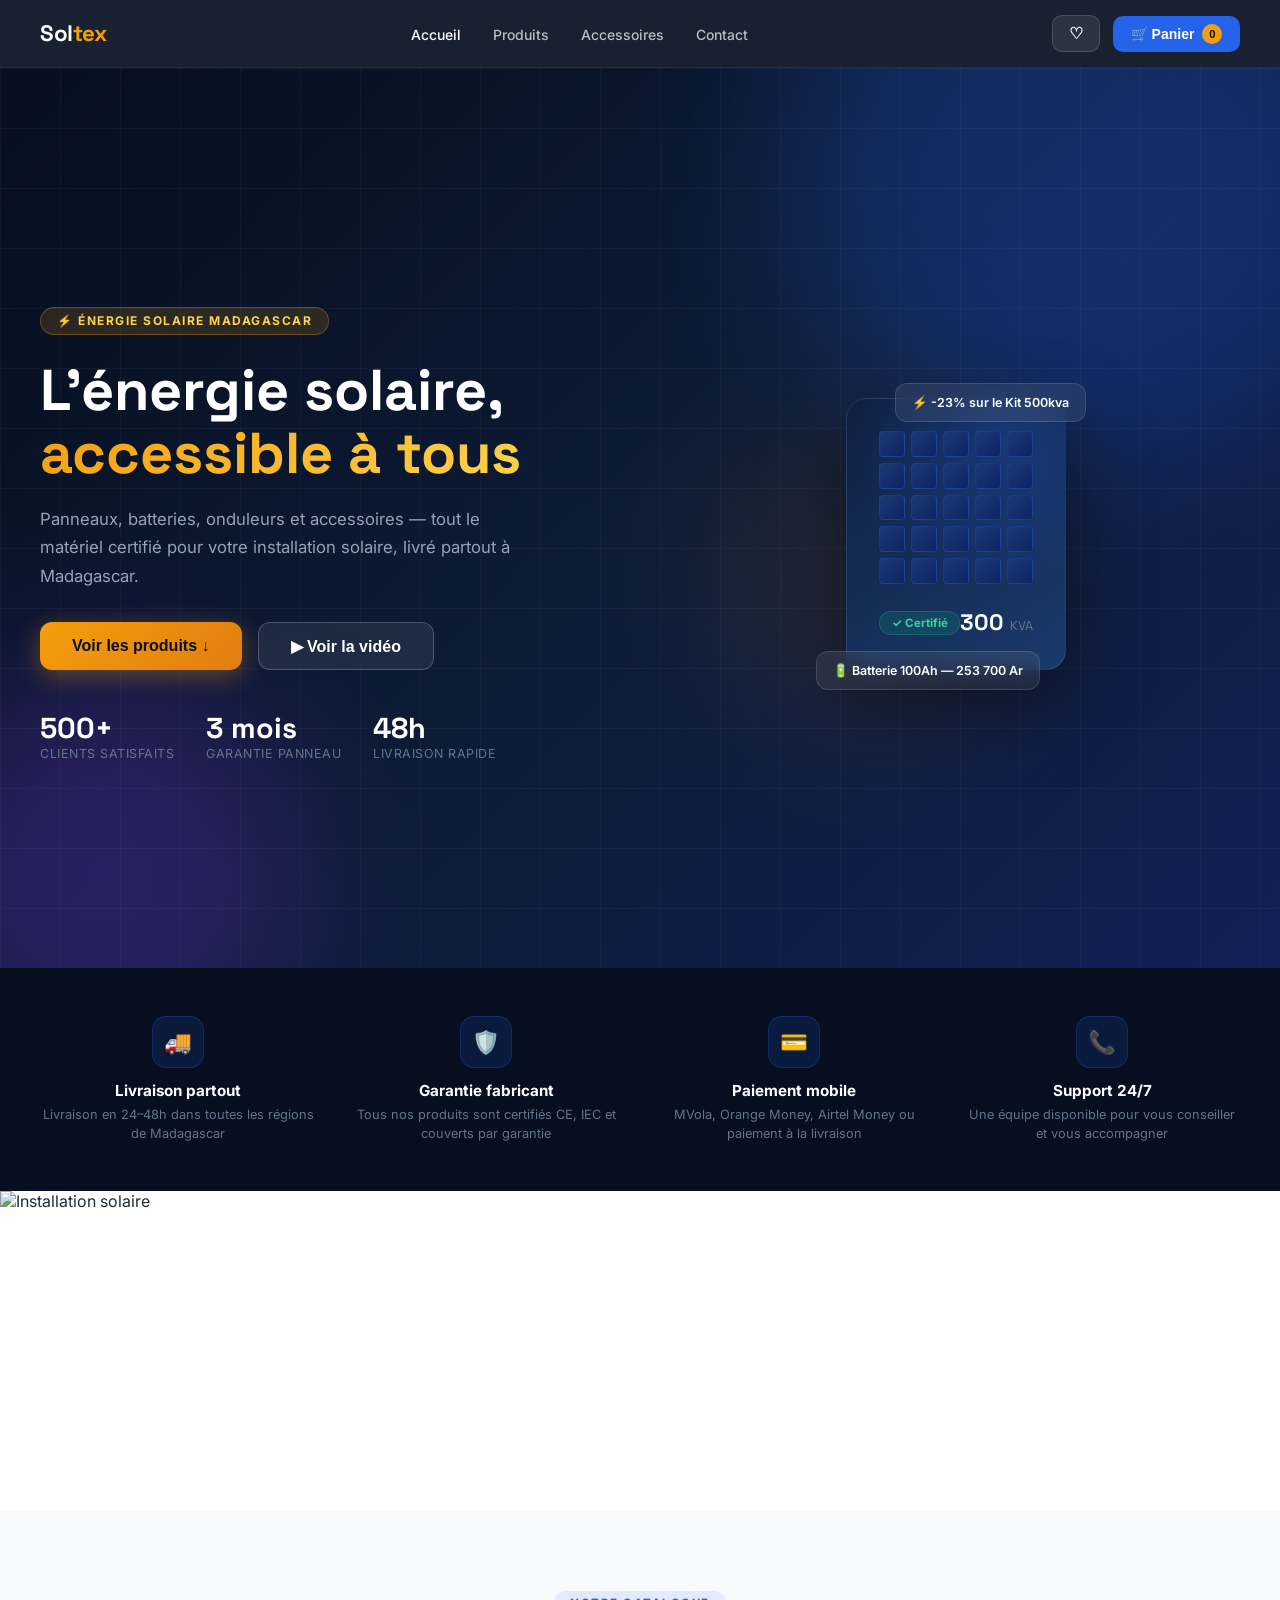
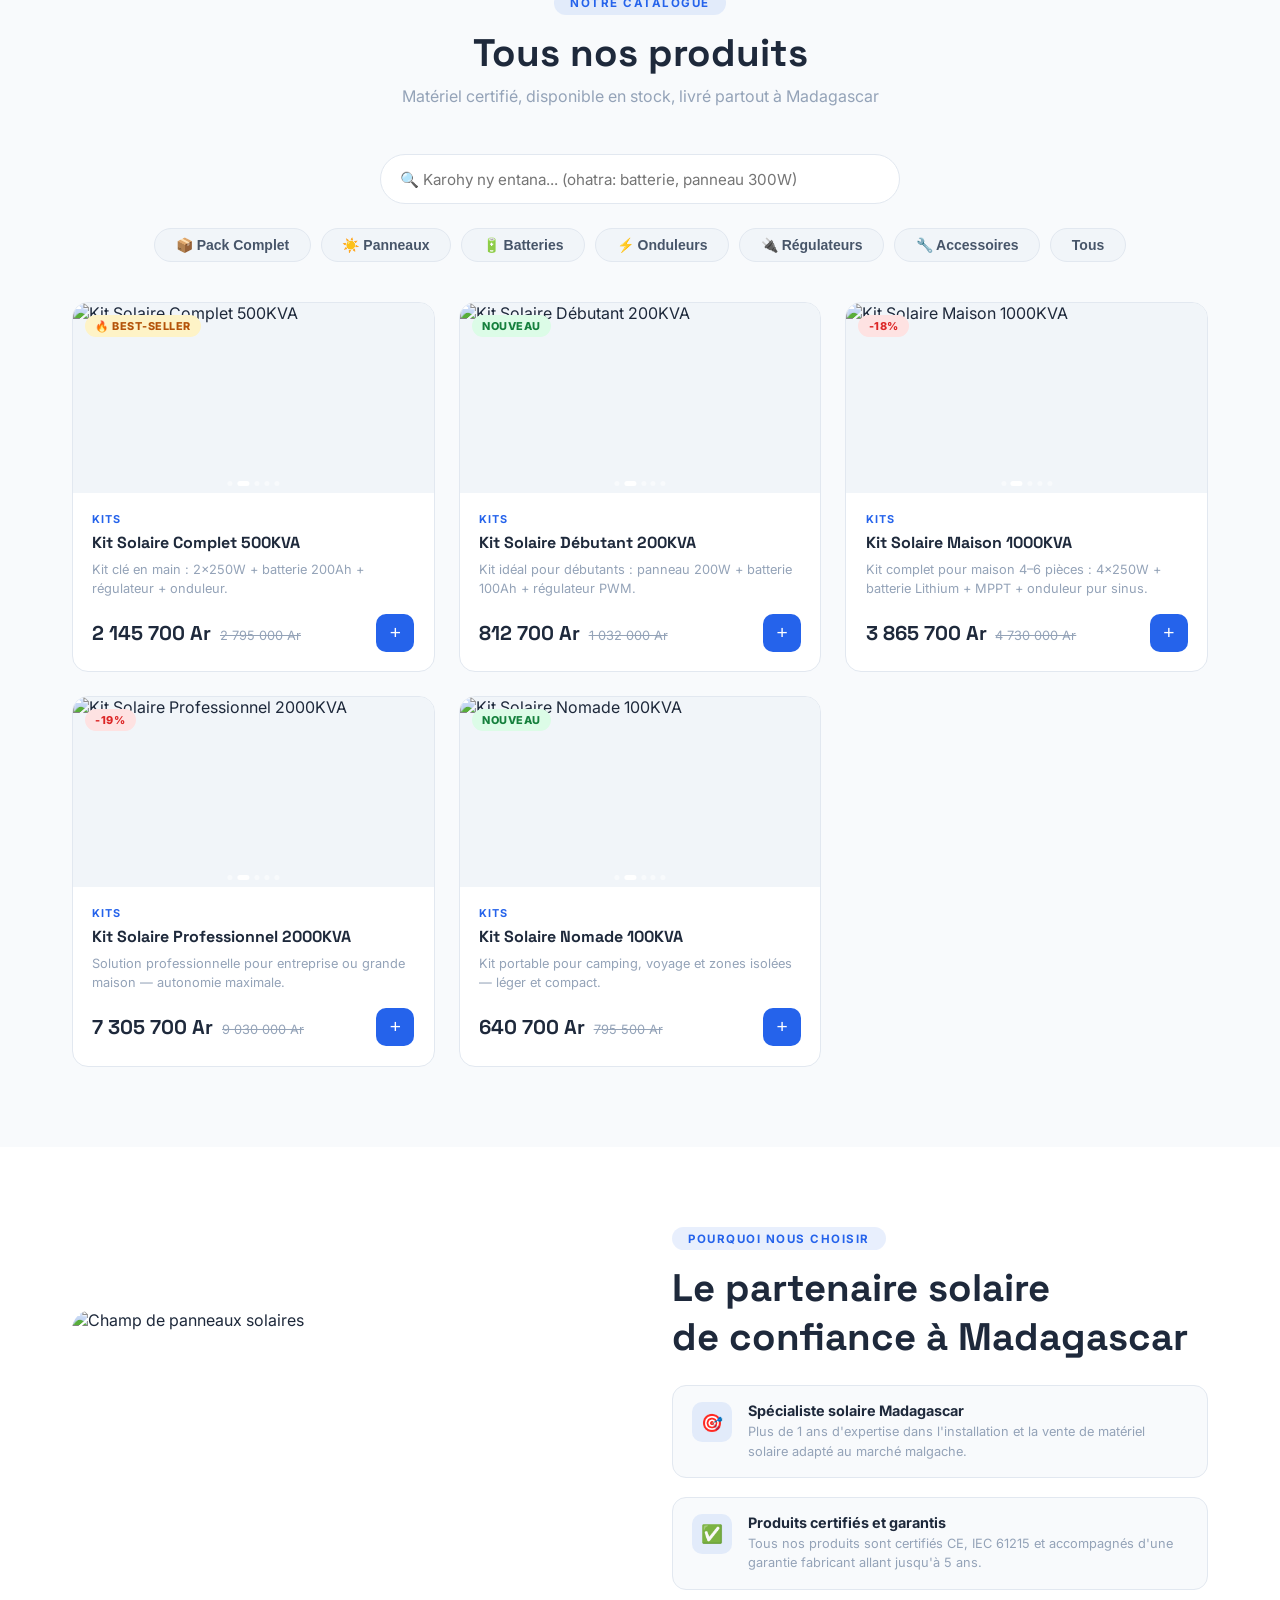
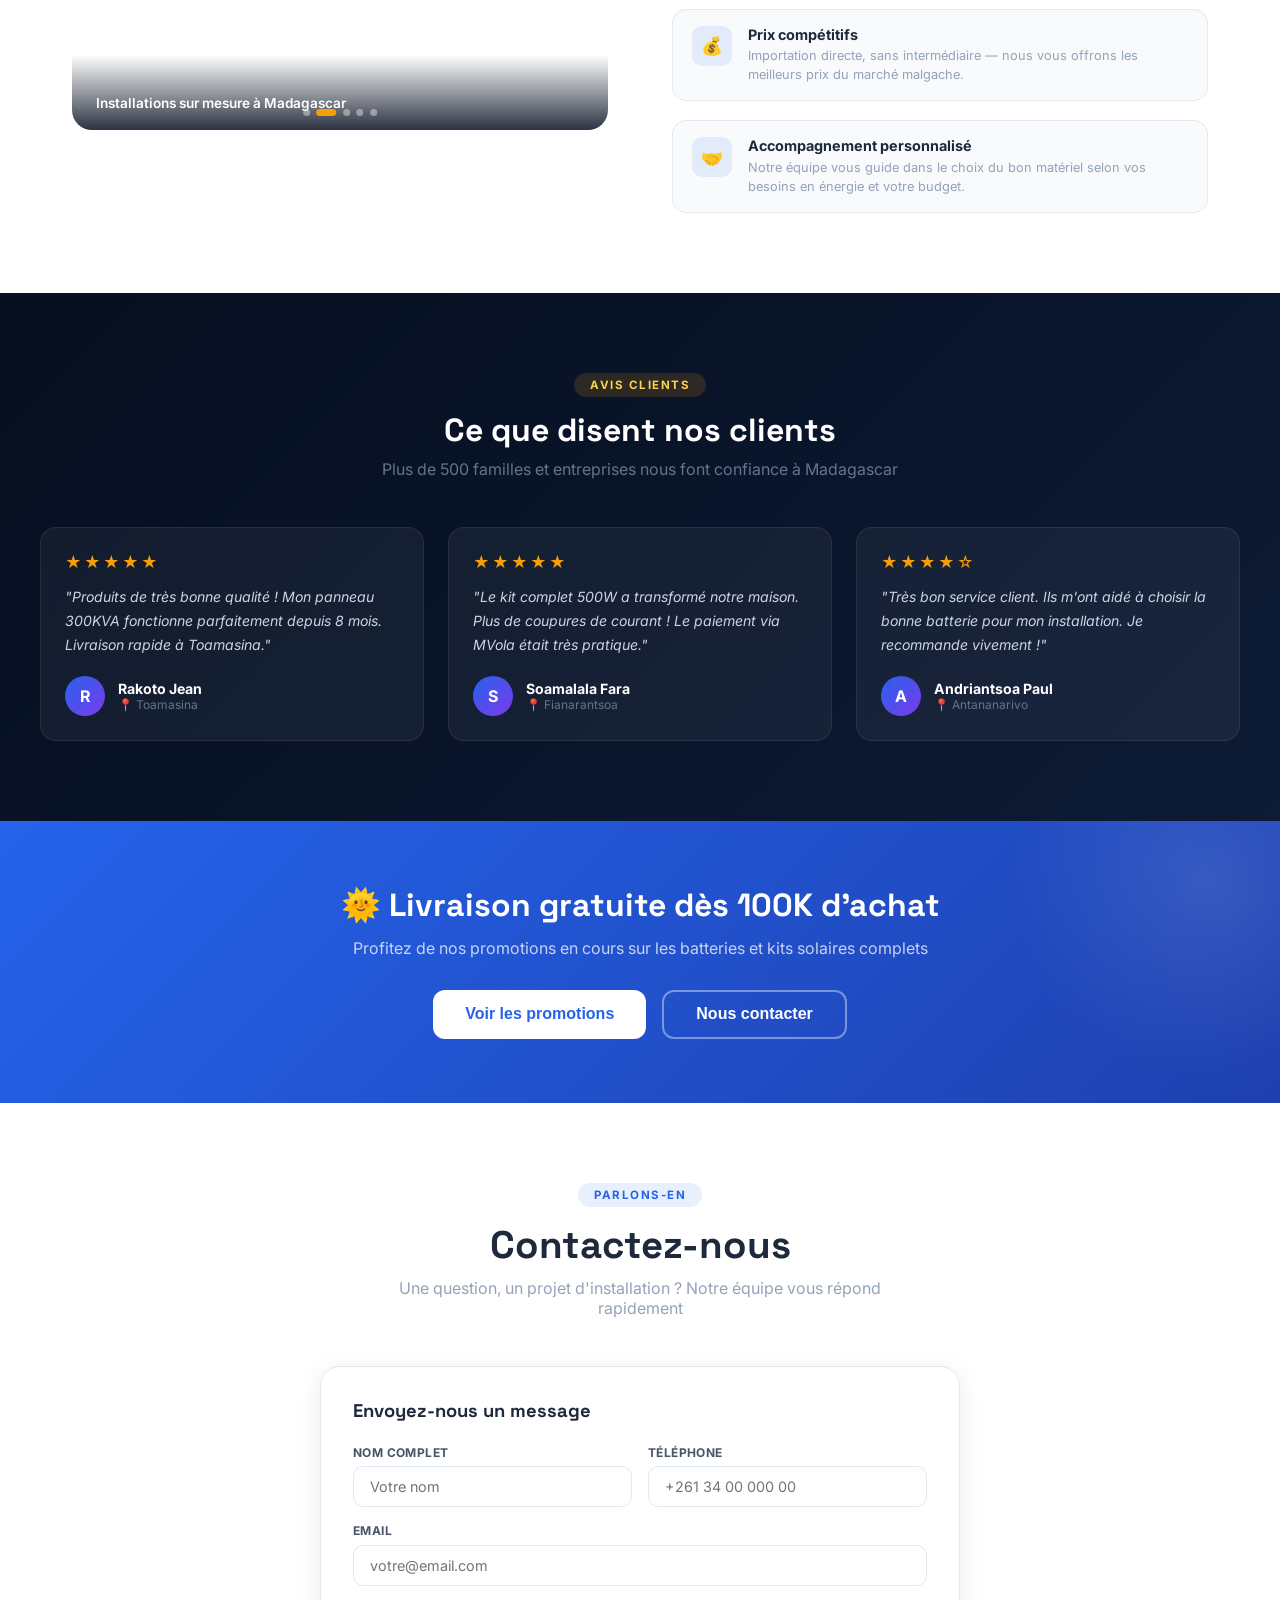
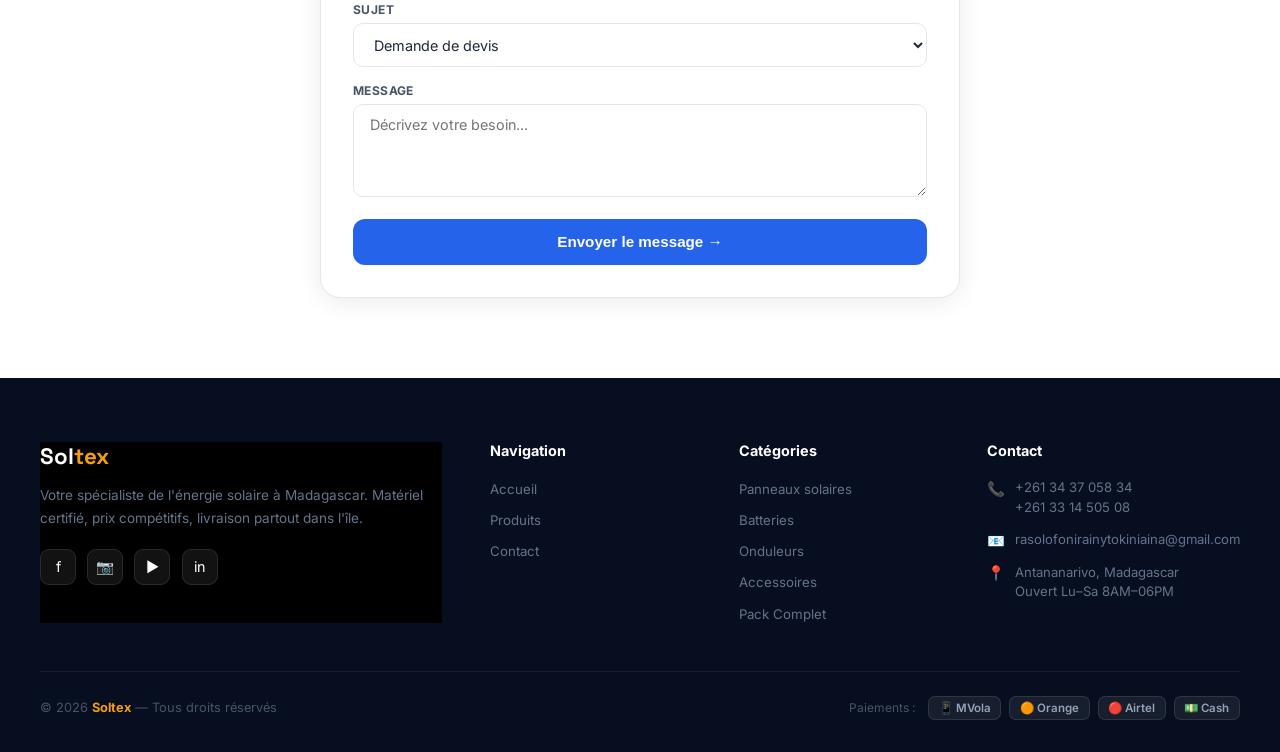
==== index.html @ 847f0ca6 "first commit" ====
<!DOCTYPE html>
<html lang="fr">
<head>
<meta charset="UTF-8"/>
<meta name="viewport" content="width=device-width,initial-scale=1.0"/>
<title>Soltex — Énergie Solaire Madagascar | Panneaux, Batteries, Onduleurs</title>
<meta name="description" content="Soltex : vente de panneaux solaires, batteries, onduleurs, régulateurs et accessoires solaires à Madagascar. Livraison partout dans le pays, paiement MVola, Orange Money, Airtel Money."/>
<meta name="keywords" content="énergie solaire Madagascar, panneau solaire, batterie solaire, onduleur, kit solaire, Soltex, MVola, Orange Money"/>
<meta name="author" content="Soltex"/>
<meta name="robots" content="index, follow"/>
<link rel="canonical" href="https://REMPLACE-PAR-TON-URL.com/"/>

<!-- Open Graph (partage Facebook, WhatsApp...) -->
<meta property="og:type" content="website"/>
<meta property="og:title" content="Soltex — Énergie Solaire Madagascar"/>
<meta property="og:description" content="Panneaux, batteries, onduleurs et accessoires solaires certifiés, livrés partout à Madagascar."/>
<meta property="og:url" content="https://REMPLACE-PAR-TON-URL.com/"/>
<meta property="og:locale" content="fr_MG"/>

<!-- Twitter Card -->
<meta name="twitter:card" content="summary_large_image"/>
<meta name="twitter:title" content="Soltex — Énergie Solaire Madagascar"/>
<meta name="twitter:description" content="Panneaux, batteries, onduleurs et accessoires solaires certifiés, livrés partout à Madagascar."/>

<link rel="preconnect" href="https://fonts.googleapis.com"/>

<link href="https://fonts.googleapis.com/css2?family=Inter:wght@300;400;500;600;700&family=Space+Grotesk:wght@400;500;600;700;800&display=swap" rel="stylesheet"/>
<link rel="stylesheet" href="style.css"/>

</head>
<body>

<!-- ══ NAVBAR ══ -->
<nav class="nav" id="mainNav">
  <div class="nav-logo">Sol<span>tex</span></div>
  <ul class="nav-menu" id="navMenu">
    <li><a onclick="scrollToSection('hero')" class="active">Accueil</a></li>
    <li><a onclick="filterCat('all');scrollToSection('produits')">Produits</a></li>
    <li><a onclick="filterCat('ACCESSOIRES');scrollToSection('produits')">Accessoires</a></li>
    <li><a onclick="scrollToSection('contact')">Contact</a></li>
  </ul>
  <div class="nav-actions">
    <button class="nav-fav" onclick="toggleFav()">
      ♡ <span class="fav-badge" id="favCount" style="display:none">0</span>
    </button>
    <button class="nav-cart" onclick="toggleCart()">
      🛒 Panier <span class="cart-badge" id="cartCount">0</span>
    </button>
    <button class="hamburger" onclick="toggleMenu()" id="hamburger">
      <span></span><span></span><span></span>
    </button>
  </div>
</nav>

<!-- ══ HERO ══ -->
<section id="hero" style="padding-top:68px">
<div class="hero">
  <div class="hero-bg">
    <video class="hero-video" autoplay muted loop playsinline poster="https://  https://tokiniaina5.github.io/mada/">
      <source src="https://videos.pexels.com/video-files/857195/857195-hd_1920_1080_30fps.mp4" type="video/mp4">
    </video>
    <div class="hero-video-overlay"></div>
    <div class="hero-orb hero-orb-1"></div>
    <div class="hero-orb hero-orb-2"></div>
    <div class="hero-orb hero-orb-3"></div>
    <div class="hero-grid"></div>
  </div>
  <div class="hero-inner">
    <div>
      <div class="hero-tag" id="heroTag">⚡ Énergie Solaire Madagascar</div>
      <h1 id="heroTitle">L'énergie solaire,<br><span class="accent">accessible à tous</span></h1>
      <p class="hero-desc" id="heroDesc">Panneaux, batteries, onduleurs et accessoires — tout le matériel certifié pour votre installation solaire, livré partout à Madagascar.</p>
      <div class="hero-btns">
        <button class="btn-hero-primary" onclick="scrollToSection('produits')">Voir les produits ↓</button>
        <button class="btn-hero-outline" onclick="openVideoModal()">▶ Voir la vidéo</button>
      </div>
      <div class="hero-stats" id="heroStats">
        <div><div class="hero-stat-num">500+</div><div class="hero-stat-label">Clients satisfaits</div></div>
        <div><div class="hero-stat-num">3 mois</div><div class="hero-stat-label">Garantie panneau</div></div>
        <div><div class="hero-stat-num">48h</div><div class="hero-stat-label">Livraison rapide</div></div>
      </div>
    </div>
    <div class="hero-visual">
      <div style="position:relative">
        <div class="hero-panel">
          <div class="panel-grid" id="panelGrid"></div>
          <div class="panel-info">
            <div class="panel-badge">✓ Certifié</div>
            <div class="panel-watt">300 <span>KVA</span></div>
          </div>
        </div>
        <div class="float-card float-card-1">🔋 Batterie 100Ah — 253 700 Ar</div>
        <div class="float-card float-card-2">⚡ -23% sur le Kit 500kva</div>
      </div>
    </div>
  </div>
</div>
</section>

<!-- ══ FEATURES STRIP ══ -->
<div class="features-strip">
  <div class="features-inner">
    <div class="feat-item">
      <div class="feat-icon">🚚</div>
      <div class="feat-title">Livraison partout</div>
      <div class="feat-desc">Livraison en 24–48h dans toutes les régions de Madagascar</div>
    </div>
    <div class="feat-item">
      <div class="feat-icon">🛡️</div>
      <div class="feat-title">Garantie fabricant</div>
      <div class="feat-desc">Tous nos produits sont certifiés CE, IEC et couverts par garantie</div>
    </div>
    <div class="feat-item">
      <div class="feat-icon">💳</div>
      <div class="feat-title">Paiement mobile</div>
      <div class="feat-desc">MVola, Orange Money, Airtel Money ou paiement à la livraison</div>
    </div>
    <div class="feat-item">
      <div class="feat-icon">📞</div>
      <div class="feat-title">Support 24/7</div>
      <div class="feat-desc">Une équipe disponible pour vous conseiller et vous accompagner</div>
    </div>
  </div>
</div>

<!-- ══ PRODUITS ══ -->
<!-- ══ PRODUITS BANNER ══ -->
<div class="produits-banner">
  <div class="pb-slide active"><img src="https://images.unsplash.com/photo-1509391366360-2e959784a276?w=1400&q=80" alt="Panneaux solaires"/></div>
  <div class="pb-slide"><img src="https://images.unsplash.com/photo-1497440001374-f26997328c1b?w=1400&q=80" alt="Installation solaire"/></div>
  <div class="pb-slide"><img src="https://images.unsplash.com/photo-1466611653911-95081537e5b7?w=1400&q=80" alt="Énergie solaire"/></div>
  <div class="pb-dots">
    <div class="pb-dot active" onclick="pbGoTo(0)"></div>
    <div class="pb-dot" onclick="pbGoTo(1)"></div>
    <div class="pb-dot" onclick="pbGoTo(2)"></div>
  </div>
</div>

<section id="produits" class="products-bg">
<div class="section">
  <div class="section-header">
    <div class="section-tag">Notre catalogue</div>
    <h2 class="section-title">Tous nos produits</h2>
    <p class="section-sub">Matériel certifié, disponible en stock, livré partout à Madagascar</p>
  </div>
  <div class="search-bar-wrap">
    <input type="text" id="productSearch" class="search-bar-input" placeholder="🔍 Karohy ny entana... (ohatra: batterie, panneau 300W)" oninput="searchProducts(this.value)"/>
  </div>
  <div class="cat-tabs" id="catTabs">
    <button class="cat-tab active" onclick="filterCat('KITS')">📦 Pack Complet</button>
    <button class="cat-tab" onclick="filterCat('PANNEAUX')">☀️ Panneaux</button>
    <button class="cat-tab" onclick="filterCat('BATTERIES')">🔋 Batteries</button>
    <button class="cat-tab" onclick="filterCat('ONDULEURS')">⚡ Onduleurs</button>
    <button class="cat-tab" onclick="filterCat('RÉGULATEURS')">🔌 Régulateurs</button>
    <button class="cat-tab" onclick="filterCat('ACCESSOIRES')">🔧 Accessoires</button>
    <button class="cat-tab" onclick="filterCat('all')">Tous</button>
  </div>
  <!-- Sub-filtre panneaux -->
  <div id="panneau-subfilter" style="display:none;margin-bottom:1.5rem">
    <div style="font-size:.75rem;font-weight:700;text-transform:uppercase;letter-spacing:1px;color:var(--g400);margin-bottom:.6rem;text-align:center">Type de panneau</div>
    <div style="display:flex;gap:.5rem;flex-wrap:wrap;justify-content:center">
      <button class="sub-tab active" onclick="filterType('all')">Tous</button>
      <button class="sub-tab" onclick="filterType('Monocristallin')">☀️ Monocristallin</button>
      <button class="sub-tab" onclick="filterType('Polycristallin')">🌤️ Polycristallin</button>
      <button class="sub-tab" onclick="filterType('Bifacial')">✨ Bifacial</button>
      <button class="sub-tab" onclick="filterType('Flexible')">🌊 Flexible</button>
    </div>
  </div>
  <!-- Sub-filtre batteries -->
  <div id="batterie-subfilter" style="display:none;margin-bottom:1.5rem">
    <div style="font-size:.75rem;font-weight:700;text-transform:uppercase;letter-spacing:1px;color:var(--g400);margin-bottom:.6rem;text-align:center">Type de batterie</div>
    <div style="display:flex;gap:.5rem;flex-wrap:wrap;justify-content:center">
      <button class="sub-tab active" onclick="filterType('all')">Tous</button>
      <button class="sub-tab" onclick="filterType('AGM')">🔋 AGM</button>
      <button class="sub-tab" onclick="filterType('Gel')">🟦 Gel</button>
      <button class="sub-tab" onclick="filterType('Lithium')">⚡ Lithium</button>
      <button class="sub-tab" onclick="filterType('Acide-Plomb')">🔩 Acide-Plomb</button>
    </div>
  </div>
  <!-- Sub-filtre onduleurs -->
  <div id="onduleur-subfilter" style="display:none;margin-bottom:1.5rem">
    <div style="font-size:.75rem;font-weight:700;text-transform:uppercase;letter-spacing:1px;color:var(--g400);margin-bottom:.6rem;text-align:center">Type d'onduleur</div>
    <div style="display:flex;gap:.5rem;flex-wrap:wrap;justify-content:center">
      <button class="sub-tab active" onclick="filterType('all')">Tous</button>
      <button class="sub-tab" onclick="filterType('Pur Sinus')">🔵 Pur Sinus</button>
      <button class="sub-tab" onclick="filterType('Quasi Sinus')">🟡 Quasi Sinus</button>
    </div>
  </div>
  <!-- Sub-filtre régulateurs -->
  <div id="regulateur-subfilter" style="display:none;margin-bottom:1.5rem">
    <div style="font-size:.75rem;font-weight:700;text-transform:uppercase;letter-spacing:1px;color:var(--g400);margin-bottom:.6rem;text-align:center">Type de régulateur</div>
    <div style="display:flex;gap:.5rem;flex-wrap:wrap;justify-content:center">
      <button class="sub-tab active" onclick="filterType('all')">Tous</button>
      <button class="sub-tab" onclick="filterType('PWM')">🔧 PWM</button>
      <button class="sub-tab" onclick="filterType('MPPT')">⚡ MPPT</button>
    </div>
  </div>
  <div class="product-grid" id="productGrid"></div>
</div>
</section>

<!-- ══ POURQUOI ══ -->
<section id="pourquoi">
<div class="section">
  <div class="why-grid">
    <div class="why-img" id="whySlideshow">
      <div class="why-slide active"><img src="https://images.unsplash.com/photo-1509391366360-2e959784a276?w=700&q=80" alt="Installation panneaux solaires"/><div class="why-slide-caption">Panneaux solaires haute performance</div></div>
      <div class="why-slide"><img src="https://images.unsplash.com/photo-1497440001374-f26997328c1b?w=700&q=80" alt="Champ de panneaux solaires"/><div class="why-slide-caption">Installations sur mesure à Madagascar</div></div>
      <div class="why-slide"><img src="https://images.unsplash.com/photo-1466611653911-95081537e5b7?w=700&q=80" alt="Technologie solaire"/><div class="why-slide-caption">Technologie certifiée et durable</div></div>
      <div class="why-slide"><img src="https://images.unsplash.com/photo-1620714223084-862fa1d0e0a6?w=700&q=80" alt="Batteries solaires"/><div class="why-slide-caption">Stockage d'énergie fiable</div></div>
      <div class="why-slide"><img src="https://images.unsplash.com/photo-1559302995-f1d6e557ddc6?w=700&q=80" alt="Maison équipée solaire"/><div class="why-slide-caption">Indépendance énergétique pour votre foyer</div></div>
      <button class="why-slide-arrow why-arrow-prev" onclick="whyPrev()">‹</button>
      <button class="why-slide-arrow why-arrow-next" onclick="whyNext()">›</button>
      <div class="why-dots" id="whyDots"></div>
    </div>
    <div>
      <div class="section-tag">Pourquoi nous choisir</div>
      <h2 class="section-title" style="text-align:left;margin-bottom:1.5rem">Le partenaire solaire<br>de confiance à Madagascar</h2>
      <div class="why-list">
        <div class="why-item">
          <div class="why-icon">🎯</div>
          <div>
            <div class="why-item-title">Spécialiste solaire Madagascar</div>
            <div class="why-item-desc">Plus de 1 ans d'expertise dans l'installation et la vente de matériel solaire adapté au marché malgache.</div>
          </div>
        </div>
        <div class="why-item">
          <div class="why-icon">✅</div>
          <div>
            <div class="why-item-title">Produits certifiés et garantis</div>
            <div class="why-item-desc">Tous nos produits sont certifiés CE, IEC 61215 et accompagnés d'une garantie fabricant allant jusqu'à 5 ans.</div>
          </div>
        </div>
        <div class="why-item">
          <div class="why-icon">💰</div>
          <div>
            <div class="why-item-title">Prix compétitifs</div>
            <div class="why-item-desc">Importation directe, sans intermédiaire — nous vous offrons les meilleurs prix du marché malgache.</div>
          </div>
        </div>
        <div class="why-item">
          <div class="why-icon">🤝</div>
          <div>
            <div class="why-item-title">Accompagnement personnalisé</div>
            <div class="why-item-desc">Notre équipe vous guide dans le choix du bon matériel selon vos besoins en énergie et votre budget.</div>
          </div>
        </div>
      </div>
    </div>
  </div>
</div>
</section>

<div class="testi-bg">
  <div class="testi-inner">
    <div class="testi-header">
      <div class="section-tag" style="background:rgba(245,158,11,.15);color:var(--gold2)">Avis clients</div>
      <h2 class="testi-title">Ce que disent nos clients</h2>
      <p class="testi-sub">Plus de 500 familles et entreprises nous font confiance à Madagascar</p>
    </div>
    <div class="testi-grid">
      <div class="testi-card">
        <div class="testi-stars">★★★★★</div>
        <p class="testi-text">"Produits de très bonne qualité ! Mon panneau 300KVA fonctionne parfaitement depuis 8 mois. Livraison rapide à Toamasina."</p>
        <div class="testi-author">
          <div class="testi-avatar">R</div>
          <div><div class="testi-name">Rakoto Jean</div><div class="testi-loc">📍 Toamasina</div></div>
        </div>
      </div>
      <div class="testi-card">
        <div class="testi-stars">★★★★★</div>
        <p class="testi-text">"Le kit complet 500W a transformé notre maison. Plus de coupures de courant ! Le paiement via MVola était très pratique."</p>
        <div class="testi-author">
          <div class="testi-avatar">S</div>
          <div><div class="testi-name">Soamalala Fara</div><div class="testi-loc">📍 Fianarantsoa</div></div>
        </div>
      </div>
      <div class="testi-card">
        <div class="testi-stars">★★★★☆</div>
        <p class="testi-text">"Très bon service client. Ils m'ont aidé à choisir la bonne batterie pour mon installation. Je recommande vivement !"</p>
        <div class="testi-author">
          <div class="testi-avatar">A</div>
          <div><div class="testi-name">Andriantsoa Paul</div><div class="testi-loc">📍 Antananarivo</div></div>
        </div>
      </div>
    </div>
  </div>
</div>

<!-- ══ CTA BANNER ══ -->
<div class="cta-banner">
  <h2>🌞 Livraison gratuite dès 100K d'achat</h2>
  <p>Profitez de nos promotions en cours sur les batteries et kits solaires complets</p>
  <div class="cta-btns">
    <button class="btn-cta-white" onclick="scrollToSection('produits')">Voir les promotions</button>
    <button class="btn-cta-outline" onclick="scrollToSection('contact')">Nous contacter</button>
  </div>
</div>

<!-- ══ CONTACT ══ -->
<section id="contact">
<div class="section">
  <div class="section-header">
    <div class="section-tag">Parlons-en</div>
    <h2 class="section-title">Contactez-nous</h2>
    <p class="section-sub">Une question, un projet d'installation ? Notre équipe vous répond rapidement</p>
  </div>

  <div class="contact-form-card" style="max-width:640px;margin:0 auto">
    <h3>Envoyez-nous un message</h3>
    <div class="form-row">
      <div class="form-group"><label class="form-label">Nom complet</label><input class="form-input" id="ctName" placeholder="Votre nom"/></div>
      <div class="form-group"><label class="form-label">Téléphone</label><input class="form-input" id="ctTel" placeholder="+261 34 00 000 00"/></div>
    </div>
    <div class="form-row form-full">
      <div class="form-group"><label class="form-label">Email</label><input class="form-input" type="email" id="ctEmail" placeholder="votre@email.com"/></div>
    </div>
    <div class="form-row form-full">
      <div class="form-group"><label class="form-label">Sujet</label>
        <select class="form-select" id="ctSubject">
          <option>Demande de devis</option>
          <option>Question produit</option>
          <option>Support technique</option>
          <option>Partenariat</option>
          <option>Autre</option>
        </select>
      </div>
    </div>
    <div class="form-row form-full">
      <div class="form-group">
        <label class="form-label">Message</label>
        <textarea class="form-input" id="ctMessage" rows="4" placeholder="Décrivez votre besoin..." style="resize:vertical;font-family:'Inter',sans-serif"></textarea>
      </div>
    </div>
    <button class="contact-submit-btn" onclick="sendContactForm()">Envoyer le message →</button>
  </div>
</div>
</section>

<!-- ══ CONTACT / FOOTER ══ -->
<footer>
  <div class="footer-inner">
    <div class="footer-top">
      <div class="footer-brand">
        <div class="footer-logo">Sol<span>tex</span></div>
        <p class="footer-about">Votre spécialiste de l'énergie solaire à Madagascar. Matériel certifié, prix compétitifs, livraison partout dans l'île.</p>
        <div class="footer-social">
          <a href="https://facebook.com" target="_blank" rel="noopener" class="social-btn">f</a>
          <a href="https://instagram.com" target="_blank" rel="noopener" class="social-btn">📷</a>
          <a href="https://youtube.com" target="_blank" rel="noopener" class="social-btn">▶</a>
          <a href="https://linkedin.com" target="_blank" rel="noopener" class="social-btn">in</a>
        </div>
      </div>
      <div>
        <div class="footer-col-title">Navigation</div>
        <ul class="footer-links">
          <li><a onclick="scrollToSection('hero')">Accueil</a></li>
          <li><a onclick="scrollToSection('produits')">Produits</a></li>
          <li><a onclick="scrollToSection('contact')">Contact</a></li>
        </ul>
      </div>
      <div>
        <div class="footer-col-title">Catégories</div>
        <ul class="footer-links">
          <li><a onclick="filterCat('PANNEAUX');scrollToSection('produits')">Panneaux solaires</a></li>
          <li><a onclick="filterCat('BATTERIES');scrollToSection('produits')">Batteries</a></li>
          <li><a onclick="filterCat('ONDULEURS');scrollToSection('produits')">Onduleurs</a></li>
          <li><a onclick="filterCat('ACCESSOIRES');scrollToSection('produits')">Accessoires</a></li>
          <li><a onclick="filterCat('KITS');scrollToSection('produits')">Pack Complet</a></li>
        </ul>
      </div>
      <div>
        <div class="footer-col-title">Contact</div>
        <div class="footer-contact-item">
          <span class="footer-contact-icon">📞</span>
          <div class="footer-contact-text">+261 34 37 058 34<br>+261 33 14 505 08</div>
        </div>
        <div class="footer-contact-item">
          <span class="footer-contact-icon">📧</span>
          <div class="footer-contact-text">rasolofonirainytokiniaina@gmail.com</div>
        </div>
        <div class="footer-contact-item">
          <span class="footer-contact-icon">📍</span>
          <div class="footer-contact-text">Antananarivo, Madagascar<br>Ouvert Lu–Sa 8AM–06PM</div>
        </div>
      </div>
    </div>
    <hr class="footer-divider"/>
    <div class="footer-bottom">
      <div class="footer-copy">© 2026 <strong>Soltex</strong> — Tous droits réservés</div>
      <div class="footer-pay">
        <span style="font-size:.75rem;color:#475569;margin-right:.3rem">Paiements :</span>
        <span class="pay-chip">📱 MVola</span>
        <span class="pay-chip">🟠 Orange</span>
        <span class="pay-chip">🔴 Airtel</span>
        <span class="pay-chip">💵 Cash</span>
      </div>
    </div>
  </div>
</footer>

<!-- ══ PRODUCT DETAIL MODAL ══ -->
<div class="modal-overlay" id="modalOverlay" onclick="handleModalOverlay(event)">
  <div class="modal">
    <div class="modal-photo-wrap">
      <img class="modal-photo" id="mPhoto" src="" alt=""/>
      <button class="modal-close-btn" onclick="closeModal()">✕</button>
      <div class="modal-photo-overlay">
        <h2 id="mName">Produit</h2>
        <p id="mCat">Catégorie</p>
      </div>
    </div>
    <div class="modal-caption" id="mCaption">
      <span class="modal-caption-icon" id="mCaptionIcon">📋</span>
      <span id="mCaptionText">—</span>
    </div>
    <div class="modal-thumbs" id="mThumbs"></div>
    <div class="modal-body">
      <div>
        <div class="specs-section-title">📋 Caractéristiques</div>
        <div class="specs-grid-2" id="mSpecs"></div>
        <div class="specs-section-title">✅ Avantages</div>
        <ul class="features-ul" id="mFeatures"></ul>
      </div>
      <div>
        <div class="modal-stock"><div class="stock-dot"></div> En stock</div>
        <div class="modal-price-block">
          <span class="modal-price-now" id="mPrice">0 ARIARY</span>
          <span class="modal-price-old" id="mOld"></span>
          <span class="modal-disc" id="mDisc" style="display:none"></span>
        </div>
        <div class="modal-qty-row">
          <span style="font-size:.85rem;font-weight:600;color:var(--g600)">Quantité :</span>
          <div class="qty-wrap">
            <button class="qty-btn" onclick="changeQty(-1)">−</button>
            <div class="qty-val" id="qtyVal">1</div>
            <button class="qty-btn" onclick="changeQty(1)">+</button>
          </div>
        </div>
        <button class="modal-add-btn" onclick="addFromModal()">🛒 Ajouter au panier</button>
        <button class="modal-wish-btn" onclick="addToWishlist()">♡ Ajouter aux favoris</button>
        <div class="modal-perks">
          <div class="perk"><span class="perk-icon">🚚</span> Livraison gratuite dès 860 000 Ar</div>
          <div class="perk"><span class="perk-icon">🔄</span> Retour sous 30 jours</div>
          <div class="perk"><span class="perk-icon">🛡️</span> Garantie fabricant incluse</div>
          <div class="perk"><span class="perk-icon">📱</span> Paiement mobile money accepté</div>
        </div>
      </div>
    </div>
  </div>
</div>

<!-- ══ CART DRAWER ══ -->
<div class="cart-overlay" id="cartOverlay" onclick="handleCartOverlay(event)">
  <div class="cart-drawer">
    <div class="cart-head">
      <div>
        <div class="cart-head-title">🛒 Mon Panier</div>
        <div class="cart-head-sub" id="cartSub">0 article</div>
      </div>
      <button class="cart-x" onclick="toggleCart()">✕</button>
    </div>
    <div class="cart-body" id="cartBody">
      <div class="cart-empty-state" id="cartEmpty">
        <div style="font-size:3rem;margin-bottom:1rem">🛒</div>
        <div style="font-weight:700;color:var(--g800);margin-bottom:.4rem">Panier vide</div>
        <div style="font-size:.83rem;color:var(--g400)">Ajoutez des produits pour commencer</div>
      </div>
    </div>
    <div class="cart-foot" id="cartFoot" style="display:none">
      <div class="cart-total-line"><span>Sous-total</span><span id="cartSubtotal">0 Ar</span></div>
      <div class="cart-total-line" style="font-size:.8rem;color:var(--g400)"><span>Livraison</span><span id="cartShip">64 500 Ar</span></div>
      <div class="cart-grand-line"><span>Total</span><span id="cartTotal">0 Ar</span></div>
      <button class="cart-checkout-btn" onclick="openCheckout()">Passer la commande →</button>
      <button class="cart-continue-btn" onclick="toggleCart()">Continuer mes achats</button>
    </div>
  </div>
</div>

<!-- ══ FAVORIS DRAWER ══ -->
<div class="fav-overlay" id="favOverlay" onclick="handleFavOverlay(event)">
  <div class="fav-drawer">
    <div class="fav-head">
      <div>
        <div class="fav-head-title">♡ Mes Favoris</div>
        <div class="fav-head-sub" id="favSub">0 article</div>
      </div>
      <button class="fav-x" onclick="toggleFav()">✕</button>
    </div>
    <div class="fav-body" id="favBody">
      <div class="fav-empty" id="favEmpty">
        <div style="font-size:3rem;margin-bottom:1rem">♡</div>
        <div style="font-weight:700;color:var(--g800);margin-bottom:.4rem">Aucun favori</div>
        <div style="font-size:.83rem;color:var(--g400)">Cliquez sur ♡ pour ajouter un produit</div>
      </div>
    </div>
    <div class="fav-foot" id="favFoot" style="display:none">
      <button class="fav-add-all" onclick="addAllToCart()">🛒 Tout ajouter au panier</button>
      <button class="fav-clear" onclick="clearFavoris()">🗑 Vider les favoris</button>
    </div>
  </div>
</div>

<!-- ══ CHECKOUT MODAL ══ -->
<div class="co-overlay" id="coOverlay">
  <div class="co-modal">
    <!-- Steps -->
    <div class="co-steps">
      <div class="co-step active" id="cs1"><div class="co-step-circle" id="cc1">1</div><span class="co-step-label">Livraison</span></div>
      <div class="co-step-line" id="cl1"></div>
      <div class="co-step" id="cs2"><div class="co-step-circle" id="cc2">2</div><span class="co-step-label">Paiement</span></div>
      <div class="co-step-line" id="cl2"></div>
      <div class="co-step" id="cs3"><div class="co-step-circle" id="cc3">3</div><span class="co-step-label">Confirmation</span></div>
    </div>

    <!-- Step 1: Livraison -->
    <div class="co-body" id="coStep1">
      <div class="co-title">📦 Adresse de livraison</div>
      <div class="form-row">
        <div class="form-group"><label class="form-label">Prénom</label><input class="form-input" id="fPrenom" placeholder="Jean"/></div>
        <div class="form-group"><label class="form-label">Nom</label><input class="form-input" id="fNom" placeholder="Rakoto"/></div>
      </div>
      <div class="form-row form-full">
        <div class="form-group"><label class="form-label">Téléphone</label><input class="form-input" id="fTel" placeholder="+261 34 00 000 00"/></div>
      </div>
      <div class="form-row form-full">
        <div class="form-group"><label class="form-label">Adresse complète</label><input class="form-input" id="fAdresse" placeholder="Lot, rue, quartier..."/></div>
      </div>
      <div class="form-row">
        <div class="form-group"><label class="form-label">Ville</label>
          <select class="form-select" id="fVille">
            <option value="">Choisir...</option>
            <option>Antananarivo</option><option>Toamasina</option>
            <option>Fianarantsoa</option><option>Mahajanga</option>
            <option>Toliara</option><option>Antsiranana</option><option>Autre</option>
          </select>
        </div>
        <div class="form-group"><label class="form-label">Code postal</label><input class="form-input" id="fCp" placeholder="101"/></div>
      </div>
      <div class="co-nav">
        <button class="co-back" onclick="closeCheckout()">✕ Annuler</button>
        <button class="co-next" onclick="goStep(2)">Continuer → Paiement</button>
      </div>
    </div>

    <!-- Step 2: Paiement -->
    <div class="co-body" id="coStep2" style="display:none">
      <div class="co-title">💳 Mode de paiement</div>
      <div class="pay-grid">
        <div class="pay-opt sel" id="po_mvola" onclick="selPay('mvola')"><div class="pay-opt-icon">📱</div><div class="pay-opt-name">MVola</div><div class="pay-opt-sub">Telma</div></div>
        <div class="pay-opt" id="po_orange" onclick="selPay('orange')"><div class="pay-opt-icon">🟠</div><div class="pay-opt-name">Orange Money</div><div class="pay-opt-sub">Orange</div></div>
        <div class="pay-opt" id="po_airtel" onclick="selPay('airtel')"><div class="pay-opt-icon">🔴</div><div class="pay-opt-name">Airtel Money</div><div class="pay-opt-sub">Airtel</div></div>
        <div class="pay-opt" id="po_cash" onclick="selPay('cash')"><div class="pay-opt-icon">💵</div><div class="pay-opt-name">Espèces</div><div class="pay-opt-sub">À la livraison</div></div>
      </div>
      <div id="payInputZone" style="margin-bottom:1rem"></div>
      <div class="co-summary">
        <div class="co-summary-title">Récapitulatif</div>
        <div id="coSumItems"></div>
        <div class="co-sum-total"><span>Total à payer</span><span id="coSumTotal">0 Ar</span></div>
      </div>
      <div class="co-nav">
        <button class="co-back" onclick="goStep(1)">← Retour</button>
        <button class="co-confirm" onclick="confirmOrder()">✅ Confirmer la commande</button>
      </div>
    </div>

    <!-- Step 3: Confirmation -->
    <div class="co-body" id="coStep3" style="display:none">
      <div class="co-success">
        <div class="co-success-icon">🎉</div>
        <h2>Commande confirmée !</h2>
        <p>Merci pour votre commande. Notre équipe vous contactera dans les <strong>2 heures</strong> pour confirmer la livraison.</p>
        <div class="co-ref"><div class="co-ref-label">Numéro de commande</div><div class="co-ref-num" id="coRef">#SM-000000</div></div>
        <div style="background:var(--g50);border-radius:12px;padding:1rem;margin-bottom:1rem;text-align:left">
          <div style="font-size:.72rem;font-weight:700;text-transform:uppercase;letter-spacing:.5px;color:var(--g400);margin-bottom:.5rem">📦 Livraison</div>
          <div id="coConfLiv" style="font-size:.84rem;color:var(--g600);line-height:1.7"></div>
        </div>
        <div style="background:var(--g50);border-radius:12px;padding:1rem;margin-bottom:1rem;text-align:left">
          <div style="font-size:.72rem;font-weight:700;text-transform:uppercase;letter-spacing:.5px;color:var(--g400);margin-bottom:.5rem">💳 Paiement</div>
          <div id="coConfPay" style="font-size:.84rem;color:var(--g600);line-height:1.7"></div>
        </div>
        <div style="background:var(--g50);border-radius:12px;padding:1rem;margin-bottom:1rem;text-align:left">
          <div style="font-size:.72rem;font-weight:700;text-transform:uppercase;letter-spacing:.5px;color:var(--g400);margin-bottom:.5rem">🛒 Articles</div>
          <div id="coConfItems" style="font-size:.84rem;color:var(--g600)"></div>
          <div id="coConfTotal" style="font-family:'Space Grotesk',sans-serif;font-size:1rem;font-weight:800;color:var(--blue2);border-top:1px solid var(--g200);margin-top:.5rem;padding-top:.5rem"></div>
        </div>
        <div class="co-info-box">🚚 Livraison estimée : 24–48h &nbsp;|&nbsp; Conservez votre numéro de commande</div>
        <button class="co-next" style="margin-bottom:.6rem" onclick="generateInvoice()">🖨️ Télécharger la facture</button>
        <button class="co-next" style="background:var(--g100);color:var(--g800);border:1.5px solid var(--g200)" onclick="finishCheckout()">🏠 Retour à la boutique</button>
      </div>
    </div>
  </div>
</div>

<!-- ══ VIDEO MODAL ══ -->
<div class="video-overlay" id="videoOverlay" onclick="closeVideoModal()">
  <div class="video-modal" onclick="event.stopPropagation()">
    <button class="video-close" onclick="closeVideoModal()">✕</button>
    <div class="video-wrap">
      <video id="heroVideo" controls autoplay muted playsinline poster="https://images.unsplash.com/photo-1509391366360-2e959784a276?w=800&q=80">
        <source src="./WhatsApp Video 2026-07-20 at 12.54.51 PM.mp4" type="video/mp4"/>
      </video>
    </div>
    <div class="video-caption">
      <div class="video-caption-title">⚡ L'énergie solaire avec Soltex</div>
      <div class="video-caption-sub">Découvrez comment nous accompagnons les familles et entreprises de Madagascar vers l'indépendance énergétique</div>
    </div>
  </div>
</div>

<!-- ══ TOAST ══ -->
<div class="toast" id="toast"></div>

<!-- ══ ADMIN: bokotra miafina ══ -->
<button id="adminGearBtn" class="admin-gear" onclick="openAdminLogin()" title="Admin" style="display:none">⚙</button>

<!-- ══ ADMIN: fenetra fidirana ══ -->
<div class="admin-overlay" id="adminLoginModal" style="display:none">
  <div class="admin-box admin-box-sm">
    <button class="admin-close" onclick="closeAdminModals()">✕</button>
    <h3>🔒 Fidirana Admin</h3>
    <p class="admin-sub">Ianao irery no manana ity fahazoan-dàlana ity</p>
    <input type="email" id="adminEmail" placeholder="Email" autocomplete="username"/>
    <input type="password" id="adminPassword" placeholder="Mot de passe" autocomplete="current-password"/>
    <button class="admin-btn-primary" onclick="adminLogin()">Hiditra</button>
    <div id="adminLoginError" class="admin-error"></div>
  </div>
</div>

<!-- ══ ADMIN: panel lehibe ══ -->
<div class="admin-overlay" id="adminPanel" style="display:none">
  <div class="admin-box admin-box-lg">
    <button class="admin-close" onclick="closeAdminModals()">✕</button>
    <div class="admin-tabs">
      <button class="admin-tab" data-tab="produits" onclick="switchAdminTab('produits')">📦 Produits</button>
      <button class="admin-tab" data-tab="contenu" onclick="switchAdminTab('contenu')">✏️ Contenu du site</button>
      <button class="admin-tab" data-tab="commandes" onclick="switchAdminTab('commandes')">🧾 Commandes</button>
      <button class="admin-tab" data-tab="visiteurs" onclick="switchAdminTab('visiteurs')">👀 Visiteurs</button>
      <button class="admin-logout" onclick="adminLogout()">Hivoaka</button>
    </div>

    <!-- TAB PRODUITS -->
    <div class="admin-tab-content" id="tabProduits">
      <button class="admin-btn-primary admin-btn-add" onclick="openProductForm(null)">+ Ampio produit vaovao</button>
      <div id="adminProductList" class="admin-product-list"></div>
    </div>

    <!-- TAB CONTENU -->
    <div class="admin-tab-content" id="tabContenu" style="display:none">
      <label>Tag eo ambony (hero tag)</label>
      <input type="text" id="cfHeroTag"/>
      <label>Lohateny lehibe (hero title) — azo mampiasa &lt;br&gt; sy &lt;span class="accent"&gt;...&lt;/span&gt;</label>
      <textarea id="cfHeroTitle" rows="2"></textarea>
      <label>Famaritana kely (hero description)</label>
      <textarea id="cfHeroDesc" rows="3"></textarea>
      <label>Statistika (3)</label>
      <div class="admin-stats-grid">
        <div><input type="text" id="cfStat1Num" placeholder="Isa (ohatra 500+)"/><input type="text" id="cfStat1Label" placeholder="Teny (ohatra Clients satisfaits)"/></div>
        <div><input type="text" id="cfStat2Num" placeholder="Isa"/><input type="text" id="cfStat2Label" placeholder="Teny"/></div>
        <div><input type="text" id="cfStat3Num" placeholder="Isa"/><input type="text" id="cfStat3Label" placeholder="Teny"/></div>
      </div>
      <button class="admin-btn-primary" onclick="saveSiteContent()">💾 Tahiry</button>
      <div id="contenuSaveMsg" class="admin-success"></div>
    </div>

    <!-- TAB COMMANDES -->
    <div class="admin-tab-content" id="tabCommandes" style="display:none">
      <div id="adminOrdersList" class="admin-orders-list"></div>
    </div>

    <!-- TAB VISITEURS -->
    <div class="admin-tab-content" id="tabVisiteurs" style="display:none">
      <div id="adminVisitStats" class="admin-visit-stats"></div>
      <h4 style="margin:1.2rem 0 .6rem;color:var(--navy)">Fitsidihana farany</h4>
      <div id="adminVisitList" class="admin-orders-list"></div>
    </div>
  </div>
</div>

<!-- ══ ADMIN: formulaire produit (ajout/edition) ══ -->
<div class="admin-overlay" id="productFormModal" style="display:none">
  <div class="admin-box admin-box-lg">
    <button class="admin-close" onclick="document.getElementById('productFormModal').style.display='none'">✕</button>
    <h3 id="pfTitle">Ampio produit</h3>
    <input type="hidden" id="pfId"/>
    <div class="admin-form-grid">
      <div><label>Anarana</label><input type="text" id="pfName"/></div>
      <div><label>Icône (emoji)</label><input type="text" id="pfIcon" placeholder="🔋"/></div>
      <div><label>Catégorie</label><input type="text" id="pfCat" placeholder="BATTERIES / PANNEAUX / ACCESSOIRES..."/></div>
      <div><label>Type</label><input type="text" id="pfType"/></div>
      <div><label>Prix (Ar)</label><input type="number" step="100" id="pfPrice"/></div>
      <div><label>Ancien prix (Ar) — tsy ilaina raha tsy misy solde</label><input type="number" step="100" id="pfOldPrice"/></div>
      <div><label>Badge</label>
        <select id="pfBadge">
          <option value="">— Tsy misy —</option>
          <option value="new">Nouveau</option>
          <option value="hot">Populaire</option>
          <option value="sale">Promo</option>
        </select>
      </div>
    </div>
    <label>Description</label>
    <textarea id="pfDesc" rows="3"></textarea>

    <label>Sary (kitiho hanampy sary)</label>
    <input type="file" id="pfImageFile" accept="image/*" multiple onchange="handleProductImageUpload(event)"/>
    <div id="pfImagesPreview" class="admin-img-preview"></div>

    <label>Caractéristiques techniques (anarana + sanda)</label>
    <div id="pfSpecsList" class="admin-dynamic-list"></div>
    <button type="button" class="admin-btn-outline" onclick="addSpecRow()">+ Ampio spec</button>

    <label>Points forts (lisitry ny fahatsarany)</label>
    <div id="pfFeatsList" class="admin-dynamic-list"></div>
    <button type="button" class="admin-btn-outline" onclick="addFeatRow()">+ Ampio point fort</button>

    <button class="admin-btn-primary admin-btn-save" onclick="saveProduct()">💾 Tahiry produit</button>
    <div id="pfSaveMsg" class="admin-success"></div>
  </div>
</div>

<script src="https://cdn.jsdelivr.net/npm/@supabase/supabase-js@2"></script>
<script src="supabase-config.js"></script>
<script src="javacript.js"></script>
<script src="admin.js"></script>

</body>
</html>
---- style.css ----
*,*::before,*::after{box-sizing:border-box;margin:0;padding:0}
:root{
  --navy:#060E1F;
  --navy2:#0D1B35;
  --blue:#1B4FDB;
  --blue2:#2563EB;
  --blue3:#3B82F6;
  --gold:#F59E0B;
  --gold2:#FCD34D;
  --green:#10B981;
  --red:#EF4444;
  --white:#FFFFFF;
  --g50:#F8FAFC;
  --g100:#F1F5F9;
  --g200:#E2E8F0;
  --g400:#94A3B8;
  --g600:#475569;
  --g800:#1E293B;
  --r:16px;
  --shadow:0 4px 24px rgba(0,0,0,.08);
  --shadow-lg:0 16px 48px rgba(0,0,0,.14);
}
html{scroll-behavior:smooth}
body{font-family:'Inter',sans-serif;background:var(--white);color:var(--g800);overflow-x:hidden}
a{text-decoration:none;color:inherit}
img{max-width:100%}

/* ── SCROLLBAR ── */
::-webkit-scrollbar{width:6px}
::-webkit-scrollbar-track{background:var(--g100)}
::-webkit-scrollbar-thumb{background:var(--g200);border-radius:3px}

/* ══════════════════════════════
   NAVBAR
══════════════════════════════ */
.nav{
  position:fixed;top:0;left:0;right:0;z-index:100;
  display:flex;align-items:center;justify-content:space-between;
  padding:0 2.5rem;height:68px;
  background:rgba(6,14,31,.92);
  backdrop-filter:blur(18px);
  border-bottom:1px solid rgba(255,255,255,.06);
  transition:box-shadow .3s;
}
.nav.scrolled{box-shadow:0 4px 30px rgba(0,0,0,.4)}
.nav-logo{font-family:'Space Grotesk',sans-serif;font-size:1.4rem;font-weight:800;color:#fff;letter-spacing:-.5px}
.nav-logo span{color:var(--gold)}
.nav-menu{display:flex;gap:2rem;list-style:none}
.nav-menu a{font-size:.875rem;font-weight:500;color:rgba(255,255,255,.7);transition:color .2s;cursor:pointer}
.nav-menu a:hover,.nav-menu a.active{color:#fff}
.nav-actions{display:flex;align-items:center;gap:.8rem}
.nav-cart{
  display:flex;align-items:center;gap:.5rem;
  background:var(--blue2);color:#fff;
  border:none;padding:.5rem 1.1rem;border-radius:10px;
  font-size:.875rem;font-weight:600;cursor:pointer;
  transition:background .2s,transform .15s;
}
.nav-fav{
  background:rgba(255,255,255,.08);border:1.5px solid rgba(255,255,255,.15);
  color:#fff;padding:.5rem 1rem;border-radius:10px;
  font-size:1rem;font-weight:600;cursor:pointer;
  display:flex;align-items:center;gap:.4rem;
  transition:.2s;position:relative;
}
.nav-fav:hover{background:rgba(239,68,68,.2);border-color:rgba(239,68,68,.4);color:#FCA5A5}
.fav-badge{
  background:var(--red);color:#fff;
  border-radius:50%;width:18px;height:18px;
  font-size:.68rem;font-weight:800;
  display:flex;align-items:center;justify-content:center;
}

/* ══ FAVORIS DRAWER ══ */
.fav-overlay{
  position:fixed;inset:0;z-index:260;
  background:rgba(6,14,31,.6);backdrop-filter:blur(4px);
  opacity:0;pointer-events:none;transition:opacity .3s;
}
.fav-overlay.open{opacity:1;pointer-events:all}
.fav-drawer{
  position:absolute;top:0;right:0;
  width:400px;max-width:100vw;height:100%;
  background:#fff;display:flex;flex-direction:column;
  box-shadow:-12px 0 48px rgba(0,0,0,.2);
  transform:translateX(100%);
  transition:transform .35s cubic-bezier(.4,0,.2,1);
}
.fav-overlay.open .fav-drawer{transform:translateX(0)}
.fav-head{
  background:linear-gradient(135deg,#7C3AED,#5B21B6);
  padding:1.2rem 1.4rem;
  display:flex;align-items:center;justify-content:space-between;
}
.fav-head-title{font-family:'Space Grotesk',sans-serif;font-size:1rem;font-weight:700;color:#fff}
.fav-head-sub{font-size:.75rem;color:rgba(255,255,255,.6);margin-top:.1rem}
.fav-x{
  background:rgba(255,255,255,.15);border:none;color:#fff;
  width:30px;height:30px;border-radius:50%;cursor:pointer;font-size:.9rem;
  display:flex;align-items:center;justify-content:center;transition:.2s;
}
.fav-x:hover{background:rgba(255,255,255,.3)}
.fav-body{flex:1;overflow-y:auto;padding:1rem}
.fav-empty{text-align:center;padding:3rem 1rem}
.fav-item{
  display:flex;align-items:center;gap:.9rem;
  padding:.9rem;background:var(--g50);border-radius:12px;
  margin-bottom:.7rem;border:1.5px solid var(--g200);
  transition:.2s;
}
.fav-item:hover{border-color:#C4B5FD}
.fav-item-img{
  width:52px;height:52px;flex-shrink:0;
  border-radius:10px;overflow:hidden;background:var(--g200);
}
.fav-item-img img{width:100%;height:100%;object-fit:cover;display:block}
.fav-item-info{flex:1;min-width:0}
.fav-item-name{font-size:.85rem;font-weight:600;color:var(--g800);white-space:nowrap;overflow:hidden;text-overflow:ellipsis}
.fav-item-price{font-size:.82rem;color:#7C3AED;font-weight:700;margin-top:.15rem}
.fav-item-actions{display:flex;flex-direction:column;gap:.4rem;flex-shrink:0}
.fav-to-cart{
  background:var(--blue2);color:#fff;border:none;
  padding:.35rem .7rem;border-radius:8px;font-size:.72rem;font-weight:700;
  cursor:pointer;transition:.2s;white-space:nowrap;
}
.fav-to-cart:hover{background:var(--blue3)}
.fav-remove{
  background:none;border:1px solid var(--g200);color:var(--g400);
  padding:.3rem .7rem;border-radius:8px;font-size:.72rem;cursor:pointer;transition:.2s;
}
.fav-remove:hover{background:#FEF2F2;border-color:#FECACA;color:var(--red)}
.fav-foot{
  padding:1.2rem 1.4rem;border-top:1px solid var(--g200);
}
.fav-add-all{
  width:100%;background:linear-gradient(135deg,#7C3AED,#5B21B6);color:#fff;
  border:none;padding:.9rem;border-radius:12px;
  font-size:.95rem;font-weight:700;cursor:pointer;transition:.2s;margin-bottom:.6rem;
}
.fav-add-all:hover{opacity:.9;transform:translateY(-1px)}
.fav-clear{
  width:100%;background:transparent;border:1.5px solid var(--g200);
  color:var(--g400);padding:.7rem;border-radius:12px;
  font-size:.85rem;cursor:pointer;transition:.2s;
}
.fav-clear:hover{background:#FEF2F2;border-color:#FECACA;color:var(--red)}
.cart-badge{
  background:var(--gold);color:var(--navy);
  border-radius:50%;width:20px;height:20px;
  font-size:.7rem;font-weight:800;
  display:flex;align-items:center;justify-content:center;
}
.hamburger{display:none;flex-direction:column;gap:5px;background:none;border:none;cursor:pointer;padding:4px}
.hamburger span{display:block;width:24px;height:2px;background:#fff;border-radius:2px;transition:.3s}

/* ══════════════════════════════
   HERO
══════════════════════════════ */
.hero{
  min-height:100vh;
  background:linear-gradient(135deg,var(--navy) 0%,var(--navy2) 50%,#112055 100%);
  display:flex;align-items:center;
  padding:6rem 2.5rem 4rem;
  position:relative;overflow:hidden;
}
.hero-bg{
  position:absolute;inset:0;pointer-events:none;
}
.hero-video{
  position:absolute;inset:0;width:100%;height:100%;
  object-fit:cover;z-index:0;
}
.hero-video-overlay{
  position:absolute;inset:0;z-index:1;
  background:linear-gradient(135deg,rgba(6,14,31,.88) 0%,rgba(13,27,53,.82) 50%,rgba(17,32,85,.85) 100%);
}
.hero-orb{
  position:absolute;border-radius:50%;filter:blur(80px);opacity:.25;z-index:1;
}
.hero-orb-1{width:600px;height:600px;background:var(--blue2);top:-200px;right:-100px}
.hero-orb-2{width:400px;height:400px;background:#7C3AED;bottom:-100px;left:-100px}
.hero-orb-3{width:300px;height:300px;background:var(--gold);top:40%;right:20%;opacity:.1}
.hero-grid{
  position:absolute;inset:0;z-index:1;
  background-image:linear-gradient(rgba(255,255,255,.03) 1px,transparent 1px),
                   linear-gradient(90deg,rgba(255,255,255,.03) 1px,transparent 1px);
  background-size:60px 60px;
}
.hero-inner{
  max-width:1200px;margin:0 auto;width:100%;
  display:grid;grid-template-columns:1fr 1fr;gap:4rem;align-items:center;
  position:relative;z-index:2;
}
.hero-tag{
  display:inline-flex;align-items:center;gap:.5rem;
  background:rgba(245,158,11,.15);border:1px solid rgba(245,158,11,.3);
  color:var(--gold2);font-size:.75rem;font-weight:700;
  text-transform:uppercase;letter-spacing:1.5px;
  padding:.35rem 1rem;border-radius:20px;margin-bottom:1.5rem;
}
.hero h1{
  font-family:'Space Grotesk',sans-serif;
  font-size:clamp(2.2rem,4.5vw,3.8rem);
  font-weight:800;color:#fff;line-height:1.1;
  margin-bottom:1.2rem;
}
.hero h1 .accent{
  background:linear-gradient(135deg,var(--gold),var(--gold2));
  -webkit-background-clip:text;-webkit-text-fill-color:transparent;
}
.hero-desc{color:#94A3B8;font-size:1.05rem;line-height:1.7;margin-bottom:2rem;max-width:480px}
.hero-btns{display:flex;gap:1rem;flex-wrap:wrap}
.btn-hero-primary{
  background:linear-gradient(135deg,var(--gold),#E07D10);
  color:var(--navy);border:none;
  padding:.85rem 2rem;border-radius:12px;
  font-size:1rem;font-weight:700;cursor:pointer;
  transition:transform .2s,box-shadow .2s;
  box-shadow:0 6px 24px rgba(245,158,11,.35);
}
.btn-hero-primary:hover{transform:translateY(-2px);box-shadow:0 10px 32px rgba(245,158,11,.45)}
.btn-hero-outline{
  background:rgba(255,255,255,.08);
  border:1.5px solid rgba(255,255,255,.2);
  color:#fff;padding:.85rem 2rem;border-radius:12px;
  font-size:1rem;font-weight:600;cursor:pointer;
  transition:.2s;backdrop-filter:blur(8px);
}
.btn-hero-outline:hover{background:rgba(255,255,255,.14);border-color:rgba(255,255,255,.4)}
.hero-stats{display:flex;gap:2rem;margin-top:2.5rem;flex-wrap:wrap}
.hero-stat-num{
  font-family:'Space Grotesk',sans-serif;
  font-size:1.8rem;font-weight:800;color:#fff;
}
.hero-stat-label{font-size:.78rem;color:#64748B;text-transform:uppercase;letter-spacing:.5px}
/* hero right: solar panel visual */
.hero-visual{
  display:flex;align-items:center;justify-content:center;
  position:relative;
}
.hero-panel{
  width:100%;max-width:420px;
  background:linear-gradient(145deg,#0f2040,#1a3a6b);
  border-radius:20px;padding:2rem;
  border:1px solid rgba(255,255,255,.08);
  box-shadow:0 32px 80px rgba(0,0,0,.5);
  position:relative;overflow:hidden;
}
.hero-panel::before{
  content:'';position:absolute;top:-40%;right:-40%;
  width:300px;height:300px;
  background:radial-gradient(circle,rgba(37,99,235,.25),transparent 70%);
}
.panel-grid{
  display:grid;grid-template-columns:repeat(5,1fr);gap:6px;
  margin-bottom:1.5rem;
}
.panel-cell{
  aspect-ratio:1;background:linear-gradient(135deg,#1a3a7a,#0f2460);
  border-radius:4px;border:1px solid rgba(37,99,235,.3);
  position:relative;overflow:hidden;
}
.panel-cell::after{
  content:'';position:absolute;
  top:0;left:-100%;width:100%;height:100%;
  background:linear-gradient(90deg,transparent,rgba(255,255,255,.05),transparent);
  animation:shine 3s infinite;animation-delay:calc(var(--d)*0.3s);
}
@keyframes shine{0%{left:-100%}100%{left:200%}}
.panel-info{display:flex;justify-content:space-between;align-items:center}
.panel-badge{
  background:rgba(16,185,129,.15);border:1px solid rgba(16,185,129,.3);
  color:#34D399;font-size:.72rem;font-weight:700;
  padding:.25rem .7rem;border-radius:20px;
}
.panel-watt{font-family:'Space Grotesk',sans-serif;font-size:1.4rem;font-weight:700;color:#fff}
.panel-watt span{font-size:.8rem;color:#64748B;font-weight:400}
/* floating cards */
.float-card{
  position:absolute;background:rgba(255,255,255,.08);
  backdrop-filter:blur(12px);border:1px solid rgba(255,255,255,.12);
  border-radius:12px;padding:.7rem 1rem;
  font-size:.78rem;font-weight:600;color:#fff;
  animation:float 3s ease-in-out infinite;
}
.float-card-1{bottom:-20px;left:-30px;animation-delay:.5s}
.float-card-2{top:-15px;right:-20px;animation-delay:1s}
@keyframes float{0%,100%{transform:translateY(0)}50%{transform:translateY(-8px)}}

/* ══════════════════════════════
   SECTION WRAPPER
══════════════════════════════ */
.section{max-width:1200px;margin:0 auto;padding:5rem 2rem}
.section-header{text-align:center;margin-bottom:3rem}
.section-tag{
  display:inline-block;
  background:rgba(37,99,235,.1);color:var(--blue2);
  font-size:.72rem;font-weight:700;text-transform:uppercase;letter-spacing:1.5px;
  padding:.3rem 1rem;border-radius:20px;margin-bottom:.8rem;
}
.section-title{
  font-family:'Space Grotesk',sans-serif;
  font-size:clamp(1.6rem,3vw,2.4rem);font-weight:800;color:var(--g800);
  margin-bottom:.6rem;
}
.section-sub{color:var(--g400);font-size:1rem;max-width:500px;margin:0 auto}

/* ══════════════════════════════
   FEATURES STRIP
══════════════════════════════ */
.features-strip{background:var(--navy);padding:3rem 2rem}
.features-inner{
  max-width:1200px;margin:0 auto;
  display:grid;grid-template-columns:repeat(4,1fr);gap:2rem;
}
.feat-item{text-align:center}
.feat-icon{
  width:52px;height:52px;
  background:rgba(37,99,235,.15);border:1px solid rgba(37,99,235,.25);
  border-radius:14px;margin:0 auto .8rem;
  display:flex;align-items:center;justify-content:center;font-size:1.4rem;
}
.feat-title{font-weight:700;color:#fff;font-size:.95rem;margin-bottom:.3rem}
.feat-desc{font-size:.8rem;color:#64748B;line-height:1.5}

/* ══════════════════════════════
   PRODUITS BANNER
══════════════════════════════ */
.produits-banner{
  position:relative;height:320px;overflow:hidden;
}
.pb-slide{
  position:absolute;inset:0;opacity:0;
  transition:opacity .9s ease;
}
.pb-slide.active{opacity:1}
.pb-slide img{width:100%;height:100%;object-fit:cover;display:block}
.pb-dots{
  position:absolute;bottom:14px;left:50%;transform:translateX(-50%);
  display:flex;gap:.5rem;z-index:5;
}
.pb-dot{
  width:8px;height:8px;border-radius:50%;
  background:rgba(255,255,255,.45);cursor:pointer;transition:.25s;
}
.pb-dot.active{background:#fff;width:22px;border-radius:4px}
.pb-overlay{
  position:absolute;inset:0;z-index:2;
  background:linear-gradient(to right, rgba(6,14,31,.75) 0%, rgba(6,14,31,.4) 60%, transparent 100%);
  display:flex;align-items:center;padding:0 4rem;
}
.pb-text{max-width:520px}
.pb-tag{
  display:inline-block;
  background:rgba(245,158,11,.2);border:1px solid rgba(245,158,11,.4);
  color:var(--gold2);font-size:.72rem;font-weight:700;
  text-transform:uppercase;letter-spacing:1.5px;
  padding:.3rem .9rem;border-radius:20px;margin-bottom:.9rem;
}
.pb-title{
  font-family:'Space Grotesk',sans-serif;
  font-size:clamp(1.6rem,3vw,2.6rem);font-weight:800;
  color:#fff;line-height:1.15;margin-bottom:.7rem;
}
.pb-desc{
  color:rgba(255,255,255,.75);font-size:.95rem;line-height:1.6;
}

/* ══════════════════════════════
   CATEGORIES TAB
══════════════════════════════ */
.cat-tabs{
  display:flex;gap:.6rem;flex-wrap:wrap;
  justify-content:center;margin-bottom:2.5rem;
}
.cat-tab{
  background:var(--g100);border:1.5px solid var(--g200);
  color:var(--g600);font-size:.875rem;font-weight:600;
  padding:.5rem 1.3rem;border-radius:30px;cursor:pointer;
  transition:.2s;
}
.sub-tab{
  background:var(--g50);border:1.5px solid var(--g200);
  color:var(--g600);font-size:.8rem;font-weight:600;
  padding:.4rem 1rem;border-radius:20px;cursor:pointer;transition:.2s;
}
.sub-tab:hover{border-color:var(--gold);color:var(--gold)}
.sub-tab.active{background:var(--gold);border-color:var(--gold);color:var(--navy)}

/* ══════════════════════════════
   PRODUCT GRID
══════════════════════════════ */
.products-bg{background:var(--g50)}
.product-grid{
  display:grid;
  grid-template-columns:repeat(auto-fill,minmax(280px,1fr));
  gap:1.5rem;
}
.product-card{
  background:#fff;border-radius:var(--r);
  border:1.5px solid var(--g200);
  overflow:hidden;cursor:pointer;
  transition:transform .25s,box-shadow .25s,border-color .25s;
  position:relative;
}
.product-card:hover{
  transform:translateY(-5px);
  box-shadow:var(--shadow-lg);
  border-color:var(--blue3);
}
.card-badge{
  position:absolute;top:12px;left:12px;z-index:2;
  font-size:.68rem;font-weight:800;text-transform:uppercase;letter-spacing:.5px;
  padding:.25rem .65rem;border-radius:20px;
}
.badge-new{background:#DCFCE7;color:#15803D}
.badge-sale{background:#FEE2E2;color:#DC2626}
.badge-hot{background:#FEF3C7;color:#B45309}
.card-img{
  height:190px;
  background:var(--g100);
  position:relative;overflow:hidden;
}
.card-slide{
  position:absolute;inset:0;opacity:0;transition:opacity .7s ease;
}
.card-slide.active{opacity:1}
.card-slide img{
  width:100%;height:100%;object-fit:cover;
  display:block;transition:transform .4s;
}
.product-card:hover .card-slide.active img{transform:scale(1.06)}
.card-slide-dots{
  position:absolute;bottom:7px;left:50%;transform:translateX(-50%);
  display:flex;gap:.3rem;z-index:3;
}
.card-slide-dot{
  width:5px;height:5px;border-radius:50%;
  background:rgba(255,255,255,.5);transition:.2s;
}
.card-slide-dot.active{background:#fff;width:12px;border-radius:3px}
.card-body{padding:1.2rem}
.card-cat{
  font-size:.68rem;font-weight:700;text-transform:uppercase;
  letter-spacing:1px;color:var(--blue2);margin-bottom:.4rem;
}
.card-name{
  font-family:'Space Grotesk',sans-serif;
  font-size:1rem;font-weight:700;color:var(--g800);
  margin-bottom:.4rem;line-height:1.3;
}
.card-desc{font-size:.8rem;color:var(--g400);line-height:1.5;margin-bottom:1rem}
.card-footer{display:flex;align-items:center;justify-content:space-between;gap:.5rem}
.card-price-now{
  font-family:'Space Grotesk',sans-serif;
  font-size:1.25rem;font-weight:800;color:var(--g800);
}
.card-price-old{font-size:.8rem;color:var(--g400);text-decoration:line-through;margin-left:.3rem}
.card-add{
  background:var(--blue2);color:#fff;border:none;
  width:38px;height:38px;border-radius:10px;
  font-size:1.2rem;cursor:pointer;
  display:flex;align-items:center;justify-content:center;
  transition:background .2s,transform .15s;flex-shrink:0;
}
.card-add:hover{background:var(--blue3);transform:scale(1.1)}

/* ══════════════════════════════
   WHY US
══════════════════════════════ */
.why-grid{display:grid;grid-template-columns:1fr 1fr;gap:4rem;align-items:center}
.why-img{
  border-radius:20px;height:420px;overflow:hidden;
  position:relative;
}
.why-slide{
  position:absolute;inset:0;
  opacity:0;transition:opacity .8s ease;
}
.why-slide.active{opacity:1}
.why-slide img{width:100%;height:100%;object-fit:cover;display:block}
.why-slide-caption{
  position:absolute;left:0;right:0;bottom:0;
  background:linear-gradient(transparent,rgba(6,14,31,.85));
  padding:2.5rem 1.5rem 1.2rem;
  color:#fff;font-size:.85rem;font-weight:600;
}
.why-slide-arrow{
  position:absolute;top:50%;transform:translateY(-50%);
  width:38px;height:38px;border-radius:50%;
  background:rgba(255,255,255,.15);backdrop-filter:blur(6px);
  border:1px solid rgba(255,255,255,.25);color:#fff;
  display:flex;align-items:center;justify-content:center;
  cursor:pointer;font-size:1rem;z-index:5;transition:.2s;
}
.why-slide-arrow:hover{background:rgba(255,255,255,.3)}
.why-arrow-prev{left:14px}
.why-arrow-next{right:14px}
.why-dots{
  position:absolute;bottom:14px;left:50%;transform:translateX(-50%);
  display:flex;gap:.4rem;z-index:5;
}
.why-dot{
  width:7px;height:7px;border-radius:50%;
  background:rgba(255,255,255,.4);cursor:pointer;transition:.2s;
}
.why-dot.active{background:var(--gold);width:20px;border-radius:4px}
.why-list{display:flex;flex-direction:column;gap:1.2rem}
.why-item{
  display:flex;gap:1rem;align-items:flex-start;
  background:var(--g50);border:1.5px solid var(--g200);
  border-radius:14px;padding:1rem 1.2rem;
  transition:border-color .2s,box-shadow .2s;
}
.why-item:hover{border-color:var(--blue3);box-shadow:0 4px 16px rgba(37,99,235,.1)}
.why-icon{
  width:40px;height:40px;flex-shrink:0;
  background:rgba(37,99,235,.1);border-radius:10px;
  display:flex;align-items:center;justify-content:center;font-size:1.1rem;
}
.why-item-title{font-weight:700;font-size:.9rem;color:var(--g800);margin-bottom:.2rem}
.why-item-desc{font-size:.8rem;color:var(--g400);line-height:1.5}

/* ══════════════════════════════
   TESTIMONIALS
══════════════════════════════ */
.testi-bg{background:linear-gradient(135deg,var(--navy),var(--navy2));padding:5rem 2rem}
.testi-inner{max-width:1200px;margin:0 auto}
.testi-header{text-align:center;margin-bottom:3rem}
.testi-title{
  font-family:'Space Grotesk',sans-serif;
  font-size:2rem;font-weight:800;color:#fff;margin-bottom:.6rem;
}
.testi-sub{color:#64748B;font-size:1rem}
.testi-grid{display:grid;grid-template-columns:repeat(3,1fr);gap:1.5rem}
.testi-card{
  background:rgba(255,255,255,.05);
  border:1px solid rgba(255,255,255,.08);
  border-radius:16px;padding:1.5rem;
  transition:background .2s;
}
.testi-card:hover{background:rgba(255,255,255,.08)}
.testi-stars{color:var(--gold);font-size:1rem;margin-bottom:.8rem;letter-spacing:2px}
.testi-text{color:#CBD5E1;font-size:.88rem;line-height:1.7;margin-bottom:1.2rem;font-style:italic}
.testi-author{display:flex;align-items:center;gap:.8rem}
.testi-avatar{
  width:40px;height:40px;border-radius:50%;
  background:linear-gradient(135deg,var(--blue2),#7C3AED);
  display:flex;align-items:center;justify-content:center;
  font-size:1rem;font-weight:700;color:#fff;flex-shrink:0;
}
.testi-name{font-weight:700;color:#fff;font-size:.88rem}
.testi-loc{font-size:.75rem;color:#64748B}

/* ══════════════════════════════
   CTA BANNER
══════════════════════════════ */
.cta-banner{
  background:linear-gradient(135deg,var(--blue2),#1e40af);
  padding:4rem 2rem;text-align:center;position:relative;overflow:hidden;
}
.cta-banner::before{
  content:'';position:absolute;top:-50%;right:-10%;
  width:400px;height:400px;
  background:radial-gradient(circle,rgba(255,255,255,.1),transparent 70%);
}
.cta-banner h2{
  font-family:'Space Grotesk',sans-serif;
  font-size:2rem;font-weight:800;color:#fff;margin-bottom:.8rem;
}
.cta-banner p{color:rgba(255,255,255,.75);font-size:1rem;margin-bottom:2rem}
.cta-btns{display:flex;gap:1rem;justify-content:center;flex-wrap:wrap}
.btn-cta-white{
  background:#fff;color:var(--blue2);border:none;
  padding:.85rem 2rem;border-radius:12px;font-size:1rem;font-weight:700;
  cursor:pointer;transition:.2s;
}
.btn-cta-white:hover{transform:translateY(-2px);box-shadow:0 8px 24px rgba(0,0,0,.2)}
.btn-cta-outline{
  background:transparent;border:2px solid rgba(255,255,255,.4);
  color:#fff;padding:.85rem 2rem;border-radius:12px;
  font-size:1rem;font-weight:600;cursor:pointer;transition:.2s;
}
.btn-cta-outline:hover{border-color:#fff;background:rgba(255,255,255,.08)}

/* ══════════════════════════════
   CONTACT
══════════════════════════════ */
.contact-form-card{
  background:#fff;border:1.5px solid var(--g200);border-radius:20px;
  padding:2rem;box-shadow:var(--shadow);
}
.contact-form-card h3{font-family:'Space Grotesk',sans-serif;font-size:1.15rem;font-weight:800;color:var(--g800);margin-bottom:1.4rem}
.contact-submit-btn{
  width:100%;background:var(--blue2);color:#fff;border:none;
  padding:.9rem;border-radius:12px;font-size:.95rem;font-weight:700;
  cursor:pointer;transition:.2s;margin-top:.4rem;
}
.contact-submit-btn:hover{background:var(--blue3);transform:translateY(-1px)}

/* ══════════════════════════════
   FOOTER
══════════════════════════════ */
footer{background:var(--navy);color:#fff;padding:4rem 2rem 2rem}
.footer-inner{max-width:1200px;margin:0 auto}
.footer-top{
  display:grid;grid-template-columns:2fr 1fr 1fr 1fr;gap:3rem;
  margin-bottom:3rem;
}
.footer-brand{background: #000;}
.footer-logo{font-family:'Space Grotesk',sans-serif;font-size:1.4rem;font-weight:800;margin-bottom:.8rem}
.footer-logo span{color:var(--gold)}
.footer-about{color:#64748B;font-size:.85rem;line-height:1.7;margin-bottom:1.2rem}
.footer-social{display:flex;gap:.7rem}
.social-btn{
  width:36px;height:36px;border-radius:9px;
  background:rgba(255,255,255,.07);border:1px solid rgba(255,255,255,.1);
  display:flex;align-items:center;justify-content:center;
  font-size:.9rem;cursor:pointer;transition:.2s;
}
.social-btn:hover{background:var(--blue2);border-color:var(--blue2)}
.footer-col-title{font-weight:700;font-size:.9rem;margin-bottom:1.2rem;color:#fff}
.footer-links{list-style:none;display:flex;flex-direction:column;gap:.7rem}
.footer-links a{font-size:.83rem;color:#64748B;transition:color .2s;cursor:pointer}
.footer-links a:hover{color:#fff}
.footer-contact-item{display:flex;align-items:flex-start;gap:.6rem;margin-bottom:.8rem}
.footer-contact-icon{font-size:.9rem;margin-top:.1rem}
.footer-contact-text{font-size:.82rem;color:#64748B;line-height:1.5}
.footer-divider{border:none;border-top:1px solid rgba(255,255,255,.07);margin-bottom:1.5rem}
.footer-bottom{display:flex;justify-content:space-between;align-items:center;flex-wrap:wrap;gap:1rem}
.footer-copy{font-size:.8rem;color:#475569}
.footer-copy strong{color:var(--gold)}
.footer-pay{display:flex;gap:.5rem;align-items:center}
.pay-chip{
  background:rgba(255,255,255,.07);border:1px solid rgba(255,255,255,.1);
  border-radius:7px;padding:.25rem .6rem;font-size:.72rem;font-weight:600;color:#94A3B8;
}

/* ══════════════════════════════
   PRODUCT DETAIL MODAL
══════════════════════════════ */
.modal-overlay{
  position:fixed;inset:0;z-index:200;
  background:rgba(6,14,31,.75);backdrop-filter:blur(6px);
  display:flex;align-items:center;justify-content:center;padding:1rem;
  opacity:0;pointer-events:none;transition:opacity .25s;
}
.modal-overlay.open{opacity:1;pointer-events:all}
.modal{
  background:#fff;border-radius:20px;
  max-width:860px;width:100%;max-height:90vh;overflow-y:auto;
  box-shadow:0 40px 100px rgba(0,0,0,.4);
  transform:translateY(30px) scale(.97);
  transition:transform .3s;
}
.modal-overlay.open .modal{transform:translateY(0) scale(1)}
.modal-photo-wrap{
  position:relative;height:280px;
  border-radius:20px 20px 0 0;overflow:hidden;
  background:var(--g100);
}
.modal-photo{width:100%;height:100%;object-fit:cover;display:block}
.modal-photo-overlay{
  position:absolute;left:0;right:0;bottom:0;
  background:linear-gradient(transparent,rgba(6,14,31,.9));
  padding:2.5rem 2rem 1.4rem;
}
.modal-photo-overlay h2{font-family:'Space Grotesk',sans-serif;font-size:1.4rem;font-weight:700;color:#fff;margin-bottom:.3rem}
.modal-photo-overlay p{font-size:.78rem;color:#CBD5E1;letter-spacing:1px;text-transform:uppercase}
.modal-tabs{
  display:flex;gap:0;border-bottom:2px solid var(--g200);
  padding:0 2rem;background:#fff;
}
.modal-tab{
  background:none;border:none;
  padding:.9rem 1.5rem;font-size:.9rem;font-weight:700;
  color:var(--g400);cursor:pointer;transition:.2s;
  border-bottom:2px solid transparent;margin-bottom:-2px;
}
.modal-tab:hover{color:var(--blue2)}
.modal-tab.active{color:var(--blue2);border-bottom-color:var(--blue2)}
.modal-caption{
  display:flex;align-items:center;gap:.6rem;
  padding:.75rem 1.5rem;
  background:linear-gradient(135deg,var(--navy),var(--navy2));
  border-bottom:1px solid rgba(255,255,255,.06);
  min-height:42px;
}
.modal-caption-icon{font-size:1rem}
#mCaptionText{
  font-size:.85rem;font-weight:600;color:#E2E8F0;
  font-family:'Space Grotesk',sans-serif;
  transition:opacity .25s;

  display:flex;gap:.5rem;padding:.8rem 2rem;
  background:var(--g50);border-bottom:1px solid var(--g200);
  overflow-x:auto;
}

.modal-thumb{
  width:64px;height:64px;flex-shrink:0;border-radius:10px;overflow:hidden;
  border:2px solid transparent;cursor:pointer;transition:.2s;opacity:.6;
}
.modal-thumb img{width:100%;height:100%;object-fit:cover;display:block}
.modal-thumb:hover{opacity:.85}
.modal-thumb.active{border-color:var(--blue2);opacity:1}
.modal-close-btn{
  position:absolute;top:1rem;right:1rem;
  background:rgba(255,255,255,.12);border:none;color:#fff;
  width:34px;height:34px;border-radius:50%;font-size:1rem;
  cursor:pointer;display:flex;align-items:center;justify-content:center;
  transition:.2s;
}
.modal-close-btn:hover{background:rgba(255,255,255,.25)}
.modal-body{display:grid;grid-template-columns:1fr 1fr;gap:2rem;padding:2rem}
.specs-section-title{
  font-family:'Space Grotesk',sans-serif;font-size:.9rem;font-weight:700;
  color:var(--g800);margin-bottom:.8rem;
  display:flex;align-items:center;gap:.4rem;
}
.specs-grid-2{display:grid;grid-template-columns:1fr 1fr;gap:.6rem;margin-bottom:1.5rem}
.spec-box{background:var(--g50);border:1px solid var(--g200);border-radius:10px;padding:.65rem .9rem}
.spec-box-key{font-size:.68rem;text-transform:uppercase;letter-spacing:.5px;color:var(--g400);margin-bottom:.2rem}
.spec-box-val{font-size:.88rem;font-weight:700;color:var(--g800)}
.features-ul{list-style:none;margin-bottom:1.5rem}
.features-ul li{
  display:flex;align-items:flex-start;gap:.5rem;
  font-size:.85rem;color:var(--g600);
  padding:.35rem 0;border-bottom:1px solid var(--g100);
}
.features-ul li:last-child{border-bottom:none}
.feat-check{color:var(--green);font-size:.9rem;margin-top:.1rem}
/* right side modal */
.modal-stock{
  display:inline-flex;align-items:center;gap:.4rem;
  background:#F0FDF4;border:1px solid #BBF7D0;
  border-radius:20px;padding:.3rem .9rem;
  font-size:.78rem;font-weight:700;color:#16A34A;
  margin-bottom:1.2rem;
}
.stock-dot{width:7px;height:7px;background:#16A34A;border-radius:50%}
.modal-price-block{margin-bottom:1.2rem}
.modal-price-now{font-family:'Space Grotesk',sans-serif;font-size:2rem;font-weight:800;color:var(--g800)}
.modal-price-old{font-size:.95rem;color:var(--g400);text-decoration:line-through;margin-left:.4rem}
.modal-disc{
  display:inline-block;background:#FEF3C7;color:#92400E;
  font-size:.75rem;font-weight:700;padding:.2rem .6rem;border-radius:6px;margin-left:.4rem;
}
.modal-qty-row{display:flex;align-items:center;gap:1rem;margin-bottom:1.2rem}
.qty-wrap{
  display:flex;align-items:center;gap:.5rem;
  background:var(--g100);border-radius:10px;padding:.3rem .5rem;
}
.qty-btn{
  background:#fff;border:1px solid var(--g200);border-radius:7px;
  width:28px;height:28px;font-size:1rem;font-weight:700;cursor:pointer;
  display:flex;align-items:center;justify-content:center;transition:.15s;
}
.qty-btn:hover{background:var(--g200)}
.qty-val{font-family:'Space Grotesk',sans-serif;font-size:.95rem;font-weight:700;min-width:24px;text-align:center}
.modal-add-btn{
  width:100%;background:var(--blue2);color:#fff;border:none;
  padding:.9rem;border-radius:12px;font-size:.95rem;font-weight:700;
  cursor:pointer;transition:.2s;margin-bottom:.6rem;
}
.modal-add-btn:hover{background:var(--blue3);transform:translateY(-1px)}
.modal-wish-btn{
  width:100%;background:var(--g50);border:1.5px solid var(--g200);
  color:var(--g600);padding:.7rem;border-radius:12px;
  font-size:.88rem;font-weight:600;cursor:pointer;transition:.2s;
}
.modal-wish-btn:hover{background:#FEF2F2;border-color:#FECACA;color:#DC2626}
.modal-perks{
  display:flex;flex-direction:column;gap:.5rem;margin-top:1rem;
}
.perk{display:flex;align-items:center;gap:.5rem;font-size:.78rem;color:var(--g400)}
.perk-icon{font-size:.9rem}

/* ══════════════════════════════
   CART DRAWER
══════════════════════════════ */
.cart-overlay{
  position:fixed;inset:0;z-index:250;
  background:rgba(6,14,31,.6);backdrop-filter:blur(4px);
  opacity:0;pointer-events:none;transition:opacity .3s;
}
.cart-overlay.open{opacity:1;pointer-events:all}
.cart-drawer{
  position:absolute;top:0;right:0;
  width:400px;max-width:100vw;height:100%;
  background:#fff;display:flex;flex-direction:column;
  box-shadow:-12px 0 48px rgba(0,0,0,.2);
  transform:translateX(100%);
  transition:transform .35s cubic-bezier(.4,0,.2,1);
}
.cart-overlay.open .cart-drawer{transform:translateX(0)}
.cart-head{
  background:var(--navy);padding:1.2rem 1.4rem;
  display:flex;align-items:center;justify-content:space-between;
}
.cart-head-title{font-family:'Space Grotesk',sans-serif;font-size:1rem;font-weight:700;color:#fff}
.cart-head-sub{font-size:.75rem;color:#64748B;margin-top:.1rem}
.cart-x{
  background:rgba(255,255,255,.12);border:none;color:#fff;
  width:30px;height:30px;border-radius:50%;cursor:pointer;font-size:.9rem;
  display:flex;align-items:center;justify-content:center;transition:.2s;
}
.cart-x:hover{background:rgba(255,255,255,.25)}
.cart-body{flex:1;overflow-y:auto;padding:1rem}
.cart-empty-state{text-align:center;padding:3rem 1rem}
.cart-item-row{
  display:flex;align-items:center;gap:.9rem;
  padding:.9rem;background:var(--g50);border-radius:12px;
  margin-bottom:.7rem;border:1px solid var(--g200);
}
.cart-item-icon{
  width:50px;height:50px;flex-shrink:0;
  border-radius:10px;overflow:hidden;background:var(--g200);
}
.cart-item-icon img{width:100%;height:100%;object-fit:cover;display:block}
.cart-item-info{flex:1;min-width:0}
.cart-item-name{font-size:.85rem;font-weight:600;color:var(--g800);white-space:nowrap;overflow:hidden;text-overflow:ellipsis}
.cart-item-price{font-size:.82rem;color:var(--blue2);font-weight:700;margin-top:.2rem}
.cart-item-qty-row{display:flex;align-items:center;gap:.4rem;margin-top:.5rem}
.cq-btn{
  background:#fff;border:1px solid var(--g200);border-radius:6px;
  width:24px;height:24px;cursor:pointer;font-size:.9rem;font-weight:700;
  display:flex;align-items:center;justify-content:center;transition:.15s;
}
.cq-btn:hover{background:var(--g200)}
.cq-num{font-size:.85rem;font-weight:700;min-width:20px;text-align:center}
.cart-item-del{
  background:none;border:none;color:var(--g400);cursor:pointer;
  padding:.3rem;border-radius:6px;font-size:1rem;transition:.2s;
}
.cart-item-del:hover{color:var(--red);background:#FEF2F2}
.cart-foot{padding:1.2rem 1.4rem;border-top:1px solid var(--g200)}
.cart-total-line{
  display:flex;justify-content:space-between;
  font-size:.88rem;color:var(--g600);padding:.25rem 0;
}
.cart-grand-line{
  display:flex;justify-content:space-between;
  font-family:'Space Grotesk',sans-serif;font-size:1.1rem;font-weight:800;color:var(--g800);
  border-top:1px solid var(--g200);margin:.6rem 0;padding-top:.7rem;
}
.cart-checkout-btn{
  width:100%;background:var(--gold);color:var(--navy);
  border:none;padding:.9rem;border-radius:12px;
  font-size:1rem;font-weight:800;cursor:pointer;margin-bottom:.6rem;
  transition:.2s;
}
.cart-checkout-btn:hover{transform:translateY(-2px);box-shadow:0 6px 20px rgba(245,158,11,.4)}
.cart-continue-btn{
  width:100%;background:transparent;border:1.5px solid var(--g200);
  color:var(--g400);padding:.7rem;border-radius:12px;
  font-size:.85rem;cursor:pointer;transition:.2s;
}
.cart-continue-btn:hover{background:var(--g100)}

/* ══════════════════════════════
   CHECKOUT MODAL
══════════════════════════════ */
.co-overlay{
  position:fixed;inset:0;z-index:350;
  background:rgba(6,14,31,.8);backdrop-filter:blur(6px);
  display:flex;align-items:center;justify-content:center;padding:1rem;
  opacity:0;pointer-events:none;transition:opacity .3s;
}
.co-overlay.open{opacity:1;pointer-events:all}
.co-modal{
  background:#fff;border-radius:20px;
  width:100%;max-width:560px;max-height:92vh;overflow-y:auto;
  box-shadow:0 40px 100px rgba(0,0,0,.4);
  transform:scale(.95);transition:transform .3s;
}
.co-overlay.open .co-modal{transform:scale(1)}
/* Steps */
.co-steps{
  display:flex;align-items:center;
  padding:1.4rem 2rem;background:var(--g50);
  border-radius:20px 20px 0 0;border-bottom:1px solid var(--g200);
}
.co-step{display:flex;align-items:center;flex:1}
.co-step-circle{
  width:30px;height:30px;border-radius:50%;
  border:2px solid var(--g200);background:#fff;
  color:var(--g400);font-size:.8rem;font-weight:700;
  display:flex;align-items:center;justify-content:center;
  flex-shrink:0;transition:.3s;
}
.co-step.active .co-step-circle{background:var(--blue2);border-color:var(--blue2);color:#fff}
.co-step.done .co-step-circle{background:var(--green);border-color:var(--green);color:#fff}
.co-step-label{font-size:.72rem;font-weight:600;color:var(--g400);margin-left:.5rem;white-space:nowrap}
.co-step.active .co-step-label{color:var(--blue2)}
.co-step.done .co-step-label{color:var(--green)}
.co-step-line{flex:1;height:2px;background:var(--g200);margin:0 .5rem;transition:.3s}
.co-step-line.done{background:var(--green)}
/* Body */
.co-body{padding:1.8rem 2rem}
.co-title{font-family:'Space Grotesk',sans-serif;font-size:1.15rem;font-weight:800;color:var(--g800);margin-bottom:1.4rem}
.form-row{display:grid;grid-template-columns:1fr 1fr;gap:1rem;margin-bottom:1rem}
.form-full{grid-template-columns:1fr}
.form-group{display:flex;flex-direction:column;gap:.4rem}
.form-label{font-size:.75rem;font-weight:700;text-transform:uppercase;letter-spacing:.4px;color:var(--g600)}
.form-input,.form-select{
  padding:.7rem 1rem;border:1.5px solid var(--g200);border-radius:10px;
  font-size:.9rem;font-family:'Inter',sans-serif;color:var(--g800);
  background:#fff;outline:none;transition:.2s;
}
.form-input:focus,.form-select:focus{border-color:var(--blue2);box-shadow:0 0 0 3px rgba(37,99,235,.1)}
/* Pay options */
.pay-grid{display:grid;grid-template-columns:1fr 1fr;gap:.8rem;margin-bottom:1rem}
.pay-opt{
  border:2px solid var(--g200);border-radius:12px;
  padding:.9rem;cursor:pointer;text-align:center;transition:.2s;
}
.pay-opt.sel{border-color:var(--blue2);background:#EFF6FF}
.pay-opt-icon{font-size:1.6rem;margin-bottom:.3rem}
.pay-opt-name{font-size:.82rem;font-weight:700;color:var(--g800)}
.pay-opt-sub{font-size:.7rem;color:var(--g400)}
/* Summary */
.co-summary{background:var(--g50);border-radius:12px;padding:1rem;margin-bottom:1.2rem}
.co-summary-title{font-size:.72rem;font-weight:700;text-transform:uppercase;letter-spacing:.5px;color:var(--g400);margin-bottom:.8rem}
.co-sum-item{display:flex;justify-content:space-between;font-size:.84rem;color:var(--g600);padding:.25rem 0;border-bottom:1px solid var(--g200)}
.co-sum-item:last-child{border-bottom:none}
.co-sum-total{display:flex;justify-content:space-between;font-family:'Space Grotesk',sans-serif;font-size:1rem;font-weight:800;color:var(--g800);margin-top:.8rem;padding-top:.6rem;border-top:2px solid var(--g200)}
/* Nav */
.co-nav{display:flex;gap:.8rem;margin-top:1.5rem}
.co-back{
  background:var(--g100);border:1.5px solid var(--g200);color:var(--g600);
  padding:.8rem 1.4rem;border-radius:12px;font-size:.9rem;font-weight:600;cursor:pointer;transition:.2s;
}
.co-back:hover{background:var(--g200)}
.co-next{
  flex:1;background:var(--blue2);color:#fff;border:none;
  padding:.8rem;border-radius:12px;font-size:.9rem;font-weight:700;cursor:pointer;transition:.2s;
}
.co-next:hover{background:var(--blue3);transform:translateY(-1px)}
.co-confirm{
  flex:1;background:var(--gold);color:var(--navy);border:none;
  padding:.8rem;border-radius:12px;font-size:.9rem;font-weight:800;cursor:pointer;transition:.2s;
}
.co-confirm:hover{transform:translateY(-1px);box-shadow:0 6px 20px rgba(245,158,11,.35)}
/* Success */
.co-success{text-align:center;padding:2rem 1rem}
.co-success-icon{font-size:4rem;margin-bottom:1rem;animation:pop .5s ease}
@keyframes pop{0%{transform:scale(0)}70%{transform:scale(1.2)}100%{transform:scale(1)}}
.co-success h2{font-family:'Space Grotesk',sans-serif;font-size:1.5rem;font-weight:800;color:var(--g800);margin-bottom:.6rem}
.co-success p{color:var(--g400);font-size:.9rem;line-height:1.6;margin-bottom:1.5rem}
.co-ref{background:var(--g50);border-radius:12px;padding:1rem;margin-bottom:1rem}
.co-ref-label{font-size:.75rem;color:var(--g400)}
.co-ref-num{font-family:'Space Grotesk',sans-serif;font-size:1.2rem;font-weight:800;color:var(--blue2);margin-top:.2rem}
.co-info-box{background:#F0FDF4;border:1px solid #BBF7D0;border-radius:10px;padding:.9rem;font-size:.82rem;color:#166534;line-height:1.8;margin-bottom:1.5rem;text-align:left}

/* ══════════════════════════════
   VIDEO MODAL
══════════════════════════════ */
.video-overlay{
  position:fixed;inset:0;z-index:500;
  background:rgba(6,14,31,.88);backdrop-filter:blur(8px);
  display:flex;align-items:center;justify-content:center;padding:1.5rem;
  opacity:0;pointer-events:none;transition:opacity .3s;
}
.video-overlay.open{opacity:1;pointer-events:all}
.video-modal{
  background:var(--navy2);border-radius:20px;
  width:100%;max-width:820px;
  box-shadow:0 40px 100px rgba(0,0,0,.6);
  overflow:hidden;position:relative;
  transform:scale(.94);transition:transform .3s;
}
.video-overlay.open .video-modal{transform:scale(1)}
.video-close{
  position:absolute;top:1rem;right:1rem;z-index:10;
  background:rgba(255,255,255,.15);backdrop-filter:blur(6px);
  border:none;color:#fff;width:36px;height:36px;border-radius:50%;
  font-size:1rem;cursor:pointer;display:flex;align-items:center;justify-content:center;
  transition:.2s;
}
.video-close:hover{background:rgba(255,255,255,.3)}
.video-wrap{
  position:relative;width:100%;aspect-ratio:16/9;background:#000;
}
.video-wrap video{width:100%;height:100%;display:block;object-fit:cover}
.video-caption{
  padding:1.2rem 1.6rem;
  background:linear-gradient(135deg,var(--navy),var(--navy2));
}
.video-caption-title{
  font-family:'Space Grotesk',sans-serif;
  font-size:1rem;font-weight:700;color:#fff;margin-bottom:.3rem;
}
.video-caption-sub{font-size:.82rem;color:#94A3B8;line-height:1.5}

/* ══════════════════════════════
   TOAST
══════════════════════════════ */
.toast{
  position:fixed;bottom:2rem;right:2rem;z-index:999;
  background:var(--navy);color:#fff;
  padding:.9rem 1.4rem;border-radius:12px;
  font-size:.88rem;font-weight:600;
  box-shadow:0 8px 28px rgba(0,0,0,.3);
  transform:translateY(80px);opacity:0;transition:.3s;
  display:flex;align-items:center;gap:.5rem;
}
.toast.show{transform:translateY(0);opacity:1}

/* ══════════════════════════════
   RESPONSIVE
══════════════════════════════ */
@media(max-width:900px){
  .hero-inner{grid-template-columns:1fr;text-align:center}
  .hero-visual{display:none}
  .hero-stats{justify-content:center}
  .hero-btns{justify-content:center}
  .hero-desc{margin:0 auto 2rem}
  .features-inner{grid-template-columns:repeat(2,1fr)}
  .why-grid{grid-template-columns:1fr}
  .why-img{display:none}
  .testi-grid{grid-template-columns:1fr 1fr}
  .footer-top{grid-template-columns:1fr 1fr;gap:2rem}
  .modal-body{grid-template-columns:1fr}
  .nav-menu{display:none}
  .hamburger{display:flex}
}
@media(max-width:600px){
  .features-inner{grid-template-columns:1fr 1fr}
  .testi-grid{grid-template-columns:1fr}
  .footer-top{grid-template-columns:1fr}
  .form-row{grid-template-columns:1fr}
  .pay-grid{grid-template-columns:1fr 1fr}
  .nav{padding:0 1.2rem}
  .section{padding:3.5rem 1.2rem}
}


/* ══════════════════════════════
   ADMIN PANEL (miafina)
══════════════════════════════ */
.admin-gear{
  position:fixed;bottom:20px;right:20px;z-index:999;
  width:48px;height:48px;border-radius:50%;border:none;
  background:var(--navy);color:var(--gold);font-size:1.3rem;cursor:pointer;
  box-shadow:var(--shadow-lg);opacity:.85;transition:.2s;
}
.admin-gear:hover{opacity:1;transform:rotate(45deg)}
.admin-overlay{
  position:fixed;inset:0;z-index:1000;background:rgba(6,14,31,.75);
  display:flex;align-items:center;justify-content:center;padding:1rem;
  backdrop-filter:blur(4px);
}
.admin-box{
  background:var(--white);border-radius:var(--r);padding:2rem;
  max-height:90vh;overflow-y:auto;position:relative;width:100%;
}
.admin-box-sm{max-width:360px}
.admin-box-lg{max-width:760px}
.admin-close{
  position:absolute;top:1rem;right:1rem;background:var(--g100);border:none;
  width:32px;height:32px;border-radius:50%;cursor:pointer;font-size:1rem;
}
.admin-box h3{font-family:'Space Grotesk',sans-serif;margin-bottom:.25rem;color:var(--navy)}
.admin-sub{color:var(--g600);font-size:.85rem;margin-bottom:1rem}
.admin-box input[type=text],.admin-box input[type=email],.admin-box input[type=password],
.admin-box input[type=number],.admin-box input[type=file],.admin-box textarea,.admin-box select{
  width:100%;padding:.7rem .9rem;border:1px solid var(--g200);border-radius:10px;
  margin-bottom:.8rem;font-family:inherit;font-size:.9rem;
}
.admin-box label{display:block;font-size:.8rem;font-weight:600;color:var(--g600);margin-bottom:.3rem}
.admin-btn-primary{
  background:var(--blue2);color:var(--white);border:none;padding:.8rem 1.2rem;
  border-radius:10px;font-weight:600;cursor:pointer;width:100%;font-size:.9rem;
}
.admin-btn-primary:hover{background:var(--blue)}
.admin-btn-outline{
  background:transparent;color:var(--blue2);border:1.5px dashed var(--blue2);
  padding:.6rem 1rem;border-radius:10px;cursor:pointer;font-size:.85rem;margin-bottom:1rem;
}
.admin-btn-add{margin-bottom:1.2rem}
.admin-btn-save{margin-top:1rem}
.admin-error{color:var(--red);font-size:.85rem;margin-top:.6rem;min-height:1em}
.admin-success{color:var(--green);font-size:.85rem;margin-top:.6rem;min-height:1em}
.admin-tabs{display:flex;gap:.5rem;margin-bottom:1.5rem;flex-wrap:wrap;border-bottom:1px solid var(--g200);padding-bottom:1rem}
.admin-tab{
  background:var(--g100);border:none;padding:.6rem 1rem;border-radius:8px;
  cursor:pointer;font-weight:600;font-size:.85rem;color:var(--g600);
}
.admin-tab.active{background:var(--navy);color:var(--white)}
.admin-logout{
  margin-left:auto;background:transparent;border:1px solid var(--red);color:var(--red);
  padding:.5rem 1rem;border-radius:8px;cursor:pointer;font-size:.8rem;font-weight:600;
}
.admin-product-list{display:flex;flex-direction:column;gap:.7rem}
.admin-product-row{
  display:flex;align-items:center;gap:1rem;padding:.8rem;border:1px solid var(--g200);
  border-radius:12px;
}
.admin-product-row img{width:48px;height:48px;object-fit:cover;border-radius:8px;background:var(--g100)}
.admin-product-row .apr-info{flex:1;min-width:0}
.admin-product-row .apr-name{font-weight:600;color:var(--navy)}
.admin-product-row .apr-meta{font-size:.78rem;color:var(--g600)}
.admin-product-row .apr-actions{display:flex;gap:.5rem}
.admin-product-row button{
  border:none;border-radius:8px;padding:.4rem .7rem;cursor:pointer;font-size:.8rem;font-weight:600;
}
.apr-edit{background:var(--g100);color:var(--navy)}
.apr-del{background:#FEE2E2;color:var(--red)}
.admin-form-grid{display:grid;grid-template-columns:1fr 1fr;gap:0 1rem}
.admin-img-preview{display:flex;gap:.6rem;flex-wrap:wrap;margin-bottom:1rem}
.admin-img-preview .aip-item{position:relative;width:64px;height:64px}
.admin-img-preview img{width:64px;height:64px;object-fit:cover;border-radius:8px}
.admin-img-preview .aip-remove{
  position:absolute;top:-6px;right:-6px;background:var(--red);color:#fff;border:none;
  width:20px;height:20px;border-radius:50%;font-size:.7rem;cursor:pointer;line-height:1;
}
.admin-dynamic-list{display:flex;flex-direction:column;gap:.5rem;margin-bottom:.8rem}
.admin-dynamic-list .adl-row{display:flex;gap:.5rem}
.admin-dynamic-list .adl-row input{margin-bottom:0}
.adl-remove{
  background:#FEE2E2;color:var(--red);border:none;border-radius:8px;
  width:38px;flex-shrink:0;cursor:pointer;font-weight:700;
}
.admin-stats-grid{display:grid;gap:.5rem;margin-bottom:1rem}
.admin-stats-grid>div{display:grid;grid-template-columns:1fr 2fr;gap:.5rem}
.admin-stats-grid input{margin-bottom:0}
.admin-orders-list{display:flex;flex-direction:column;gap:.8rem}
.admin-order-card{border:1px solid var(--g200);border-radius:12px;padding:1rem}
.admin-order-card .aoc-top{display:flex;justify-content:space-between;font-weight:600;color:var(--navy);margin-bottom:.4rem}
.admin-order-card .aoc-meta{font-size:.82rem;color:var(--g600);line-height:1.5}
@media(max-width:600px){
  .admin-form-grid{grid-template-columns:1fr}
  .admin-stats-grid>div{grid-template-columns:1fr}
}

/* ══════════════════════════════
   BARA FIKAROHANA (search bar)
══════════════════════════════ */
.search-bar-wrap{
  max-width:520px;margin:0 auto 1.5rem;
}
.search-bar-input{
  width:100%;padding:.9rem 1.2rem;border-radius:999px;
  border:1.5px solid var(--g200);font-size:.95rem;font-family:inherit;
  transition:.2s;background:var(--white);
}
.search-bar-input:focus{
  outline:none;border-color:var(--blue2);box-shadow:0 0 0 3px rgba(27,79,219,.12);
}
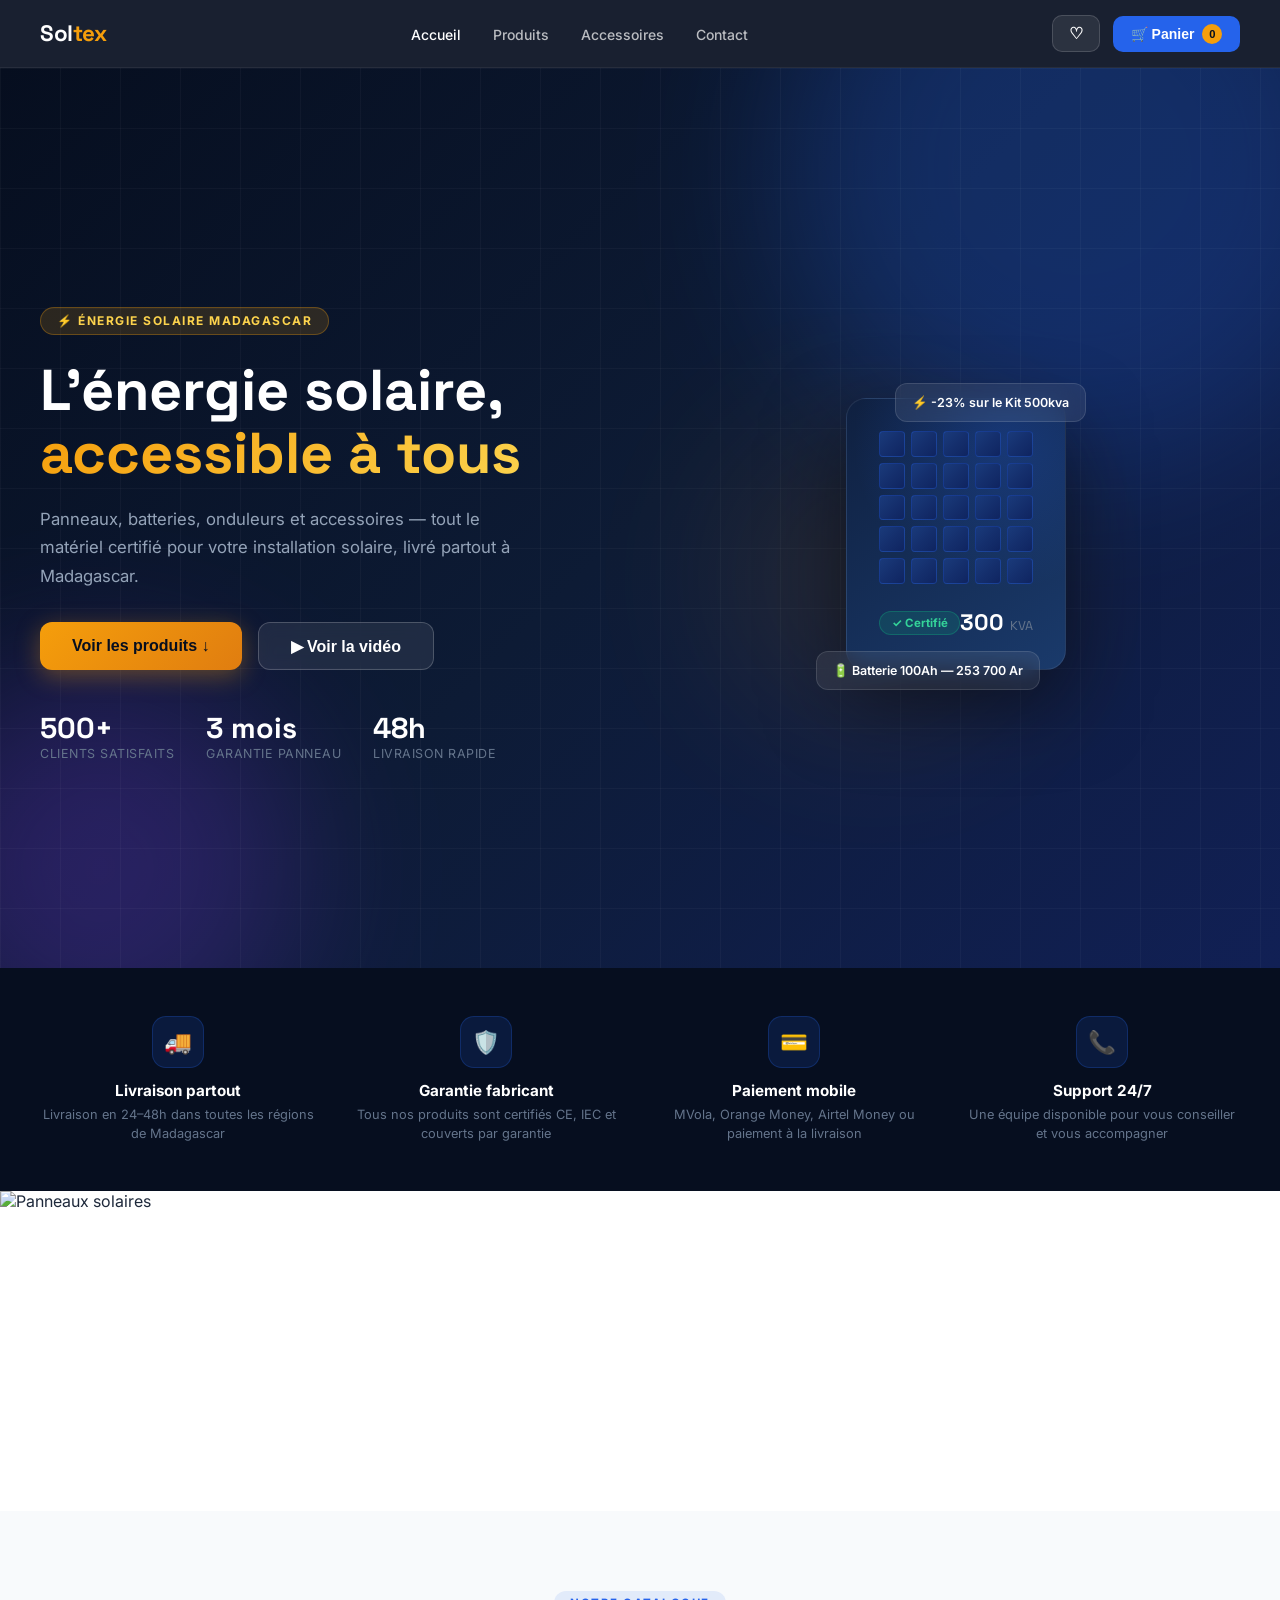
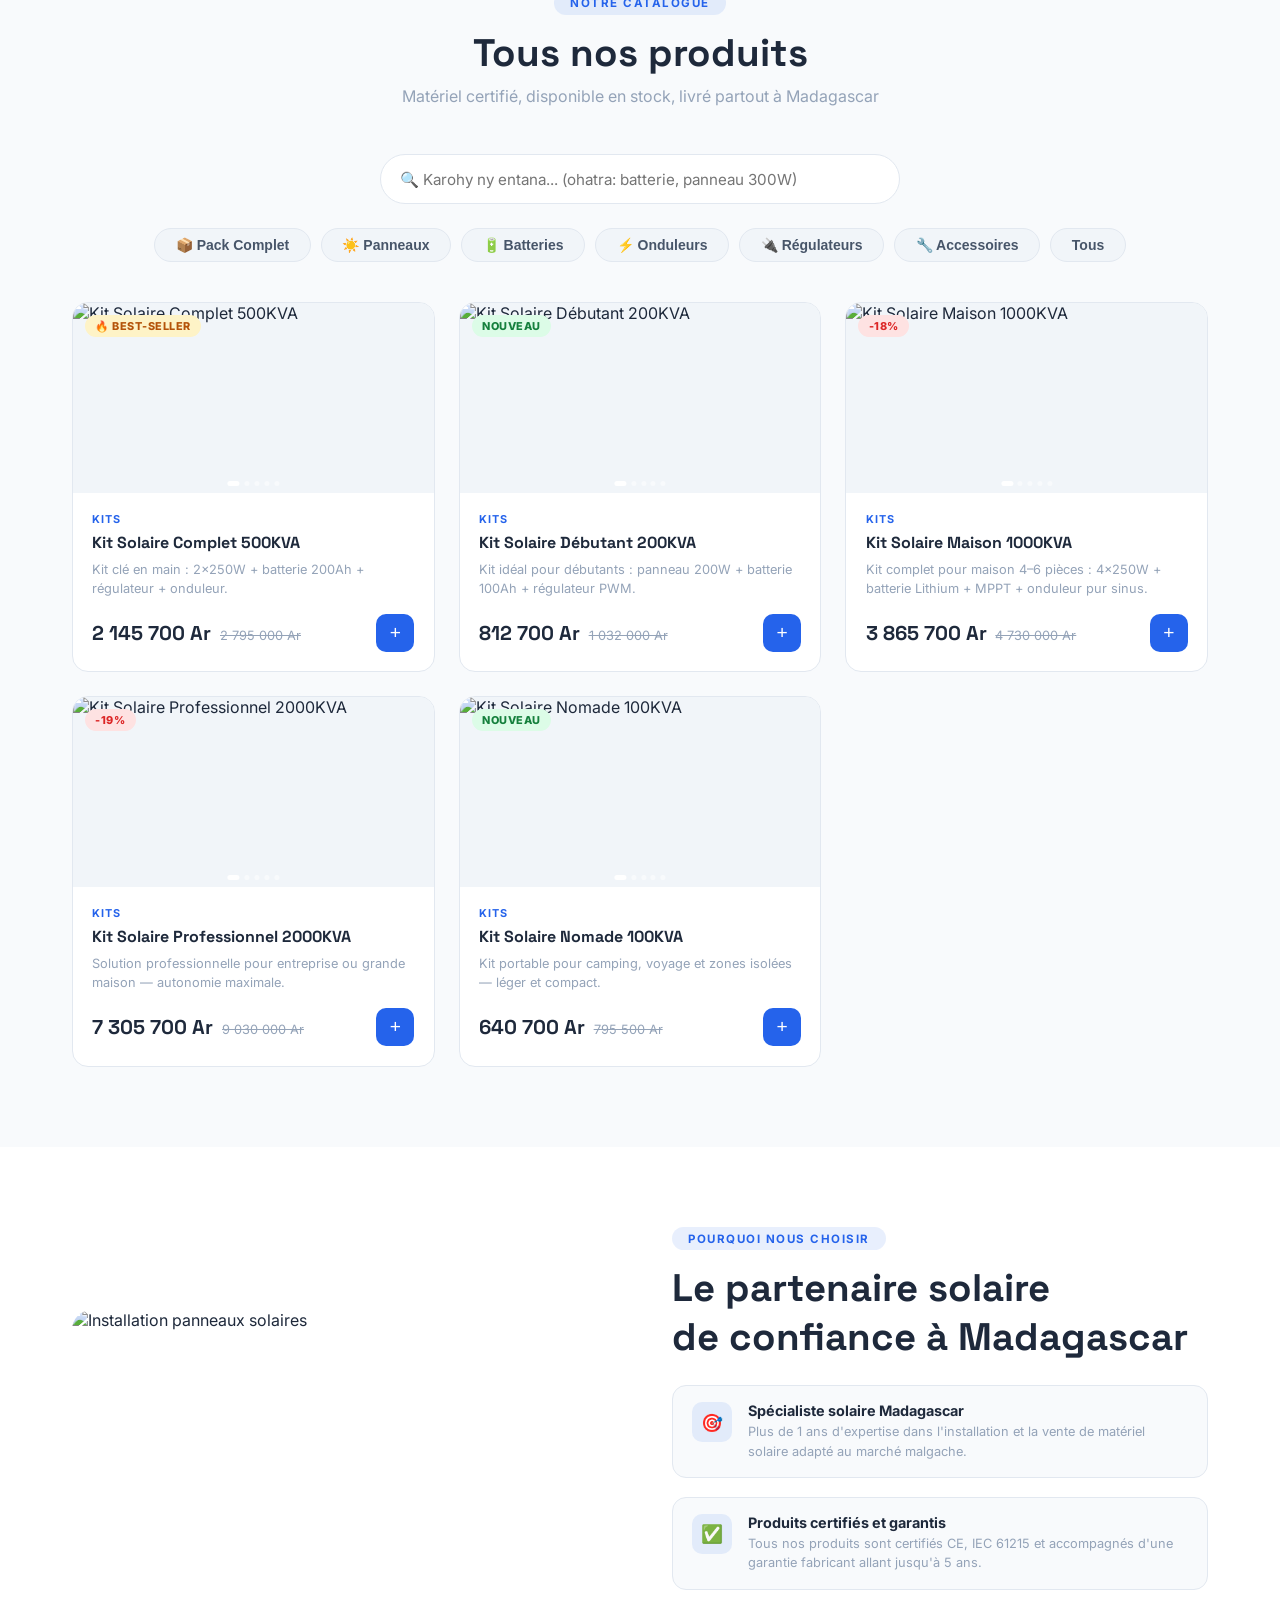
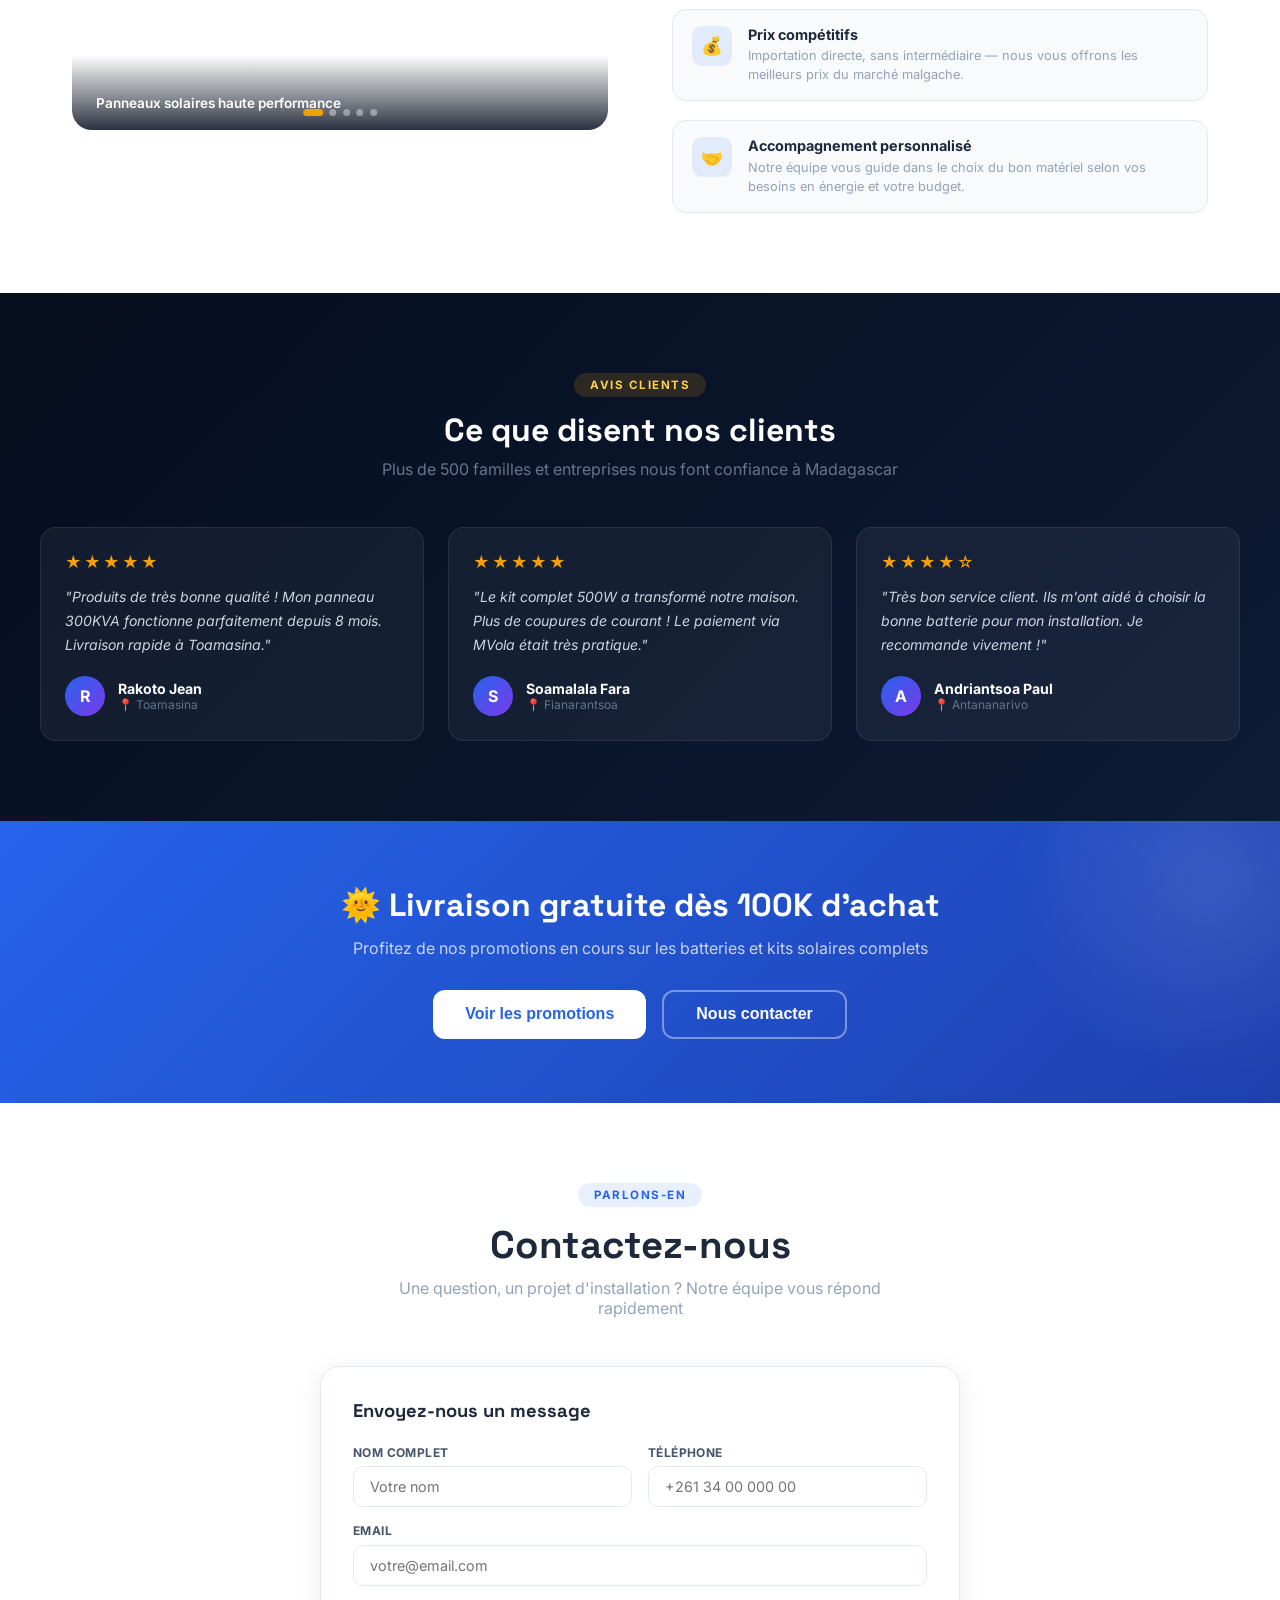
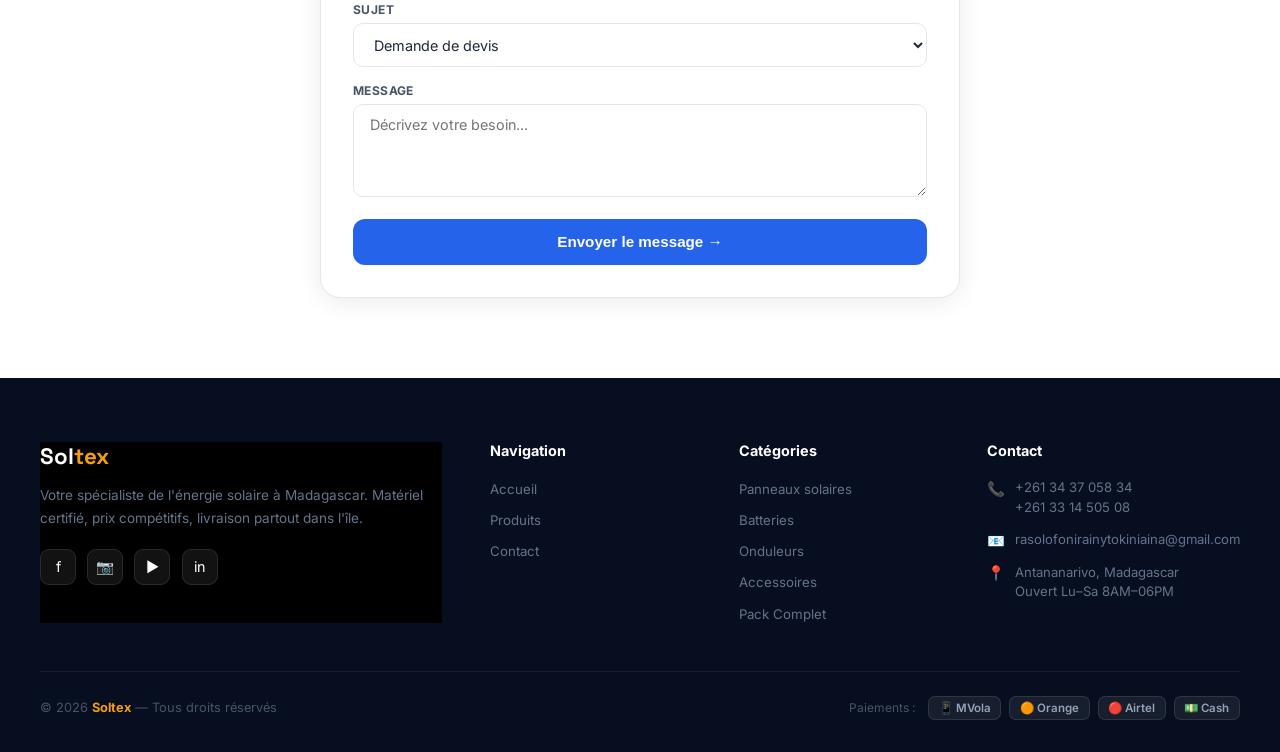
==== commit e54446b7: "mise en jour" ====
--- a/index.html
+++ b/index.html
@@ -8,13 +8,13 @@
 <meta name="keywords" content="énergie solaire Madagascar, panneau solaire, batterie solaire, onduleur, kit solaire, Soltex, MVola, Orange Money"/>
 <meta name="author" content="Soltex"/>
 <meta name="robots" content="index, follow"/>
-<link rel="canonical" href="https://REMPLACE-PAR-TON-URL.com/"/>
+<link rel="canonical" href="https://tokiniaina5.github.io/git-github.com-tokiniaina5-sol/"/>
 
 <!-- Open Graph (partage Facebook, WhatsApp...) -->
 <meta property="og:type" content="website"/>
 <meta property="og:title" content="Soltex — Énergie Solaire Madagascar"/>
 <meta property="og:description" content="Panneaux, batteries, onduleurs et accessoires solaires certifiés, livrés partout à Madagascar."/>
-<meta property="og:url" content="https://REMPLACE-PAR-TON-URL.com/"/>
+<meta property="og:url" content="https://tokiniaina5.github.io/git-github.com-tokiniaina5-sol/"/>
 <meta property="og:locale" content="fr_MG"/>
 
 <!-- Twitter Card -->
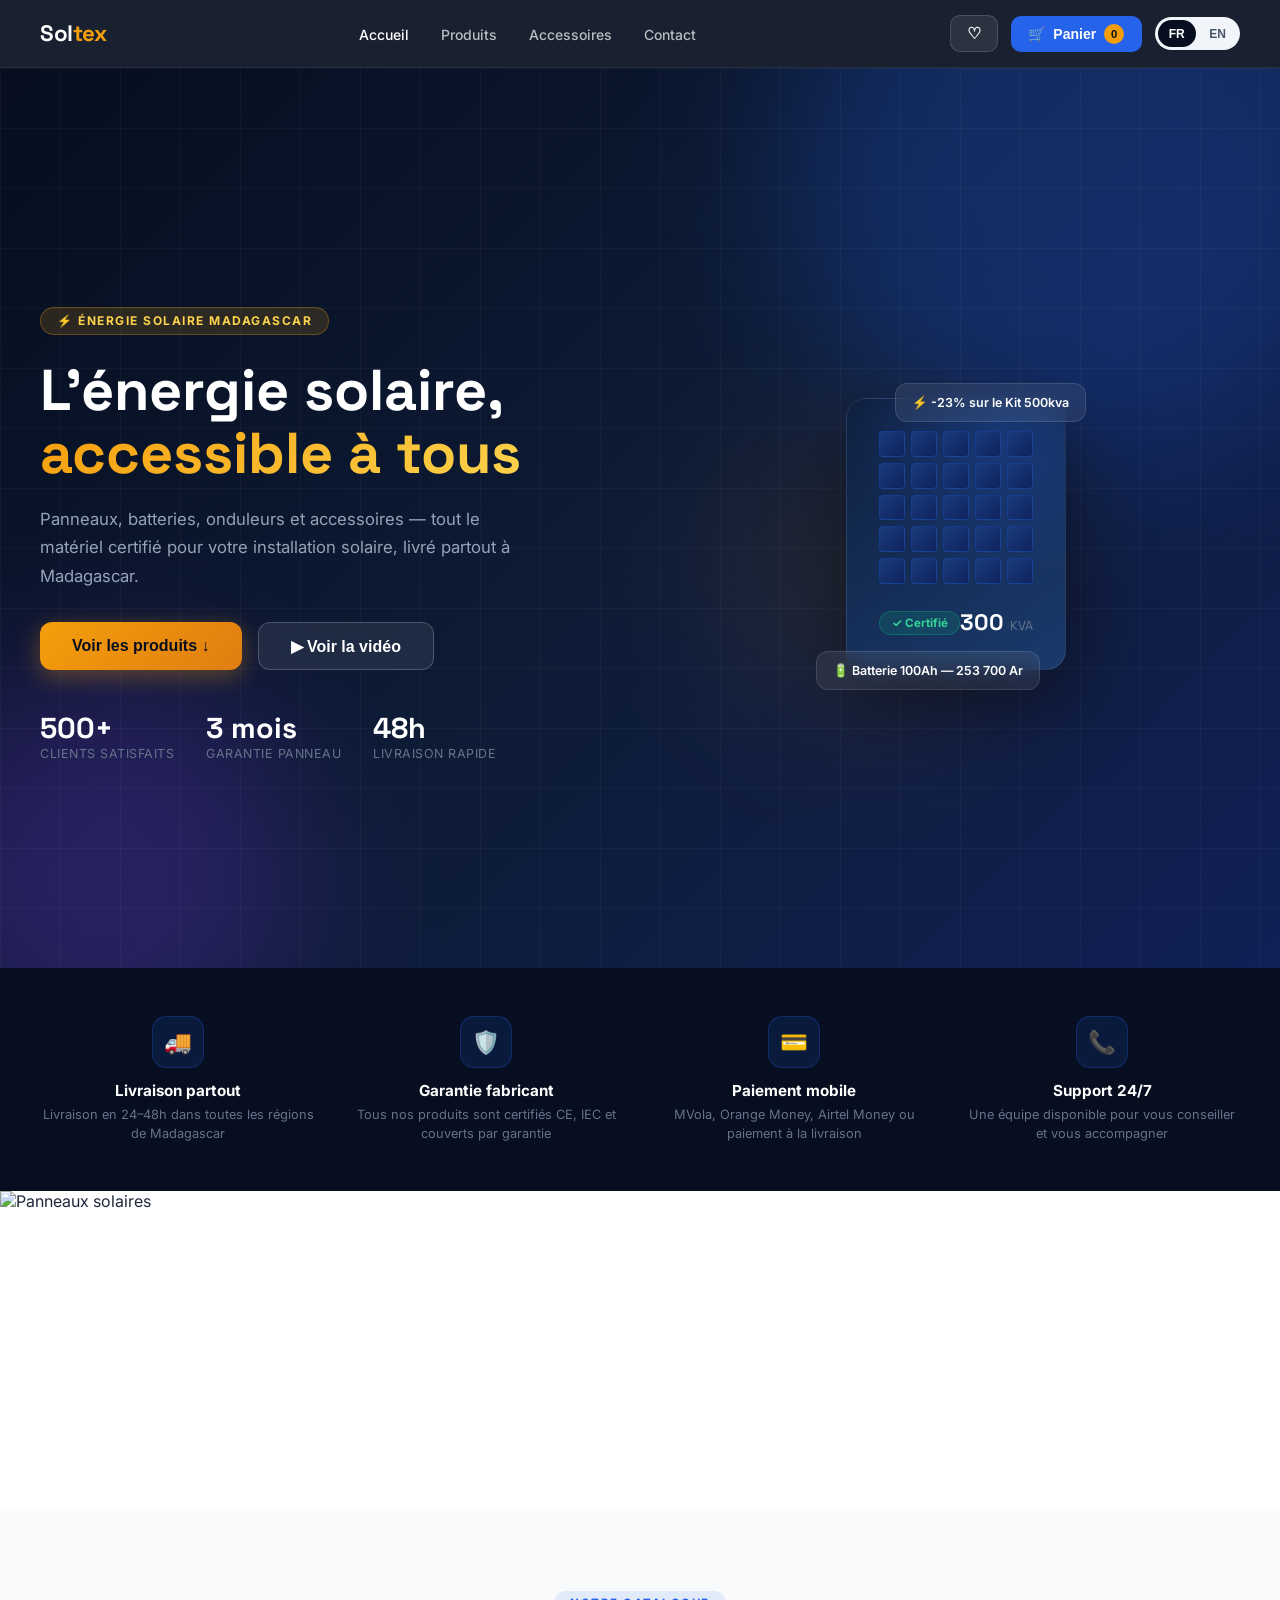
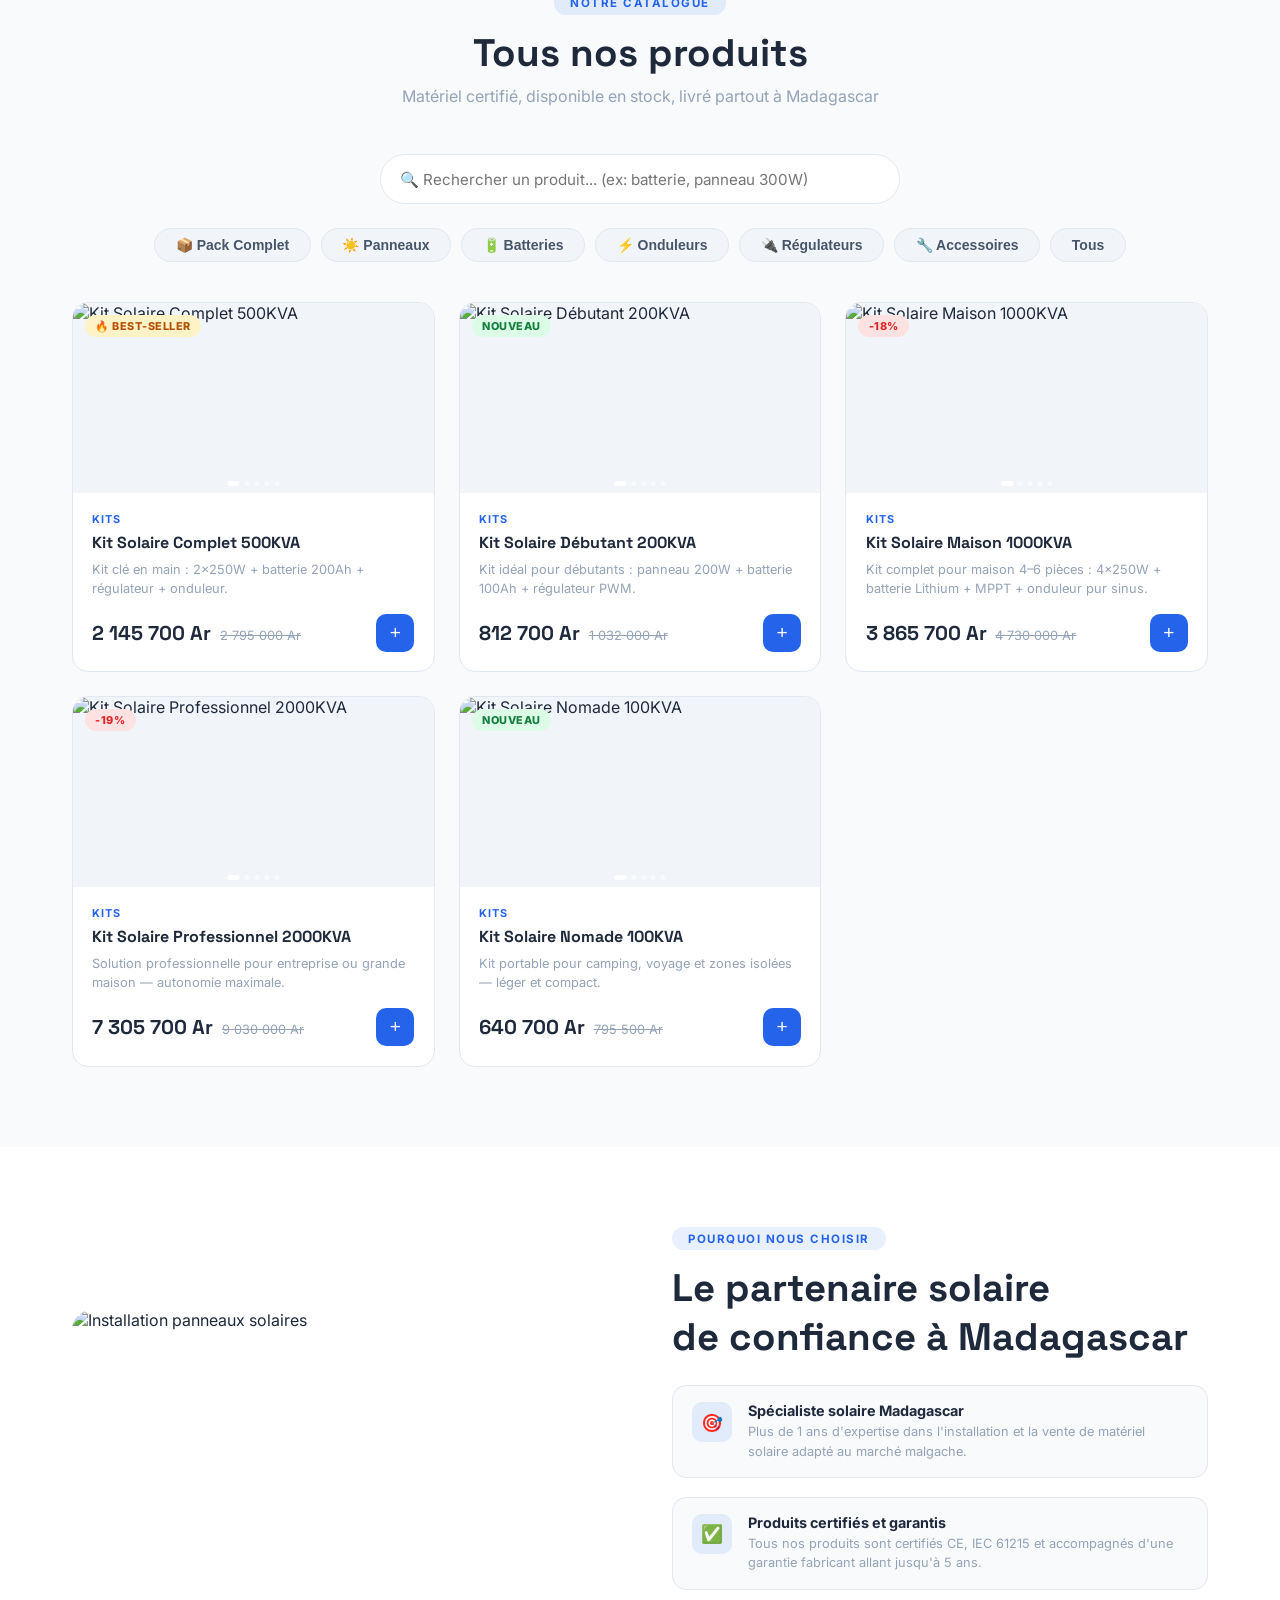
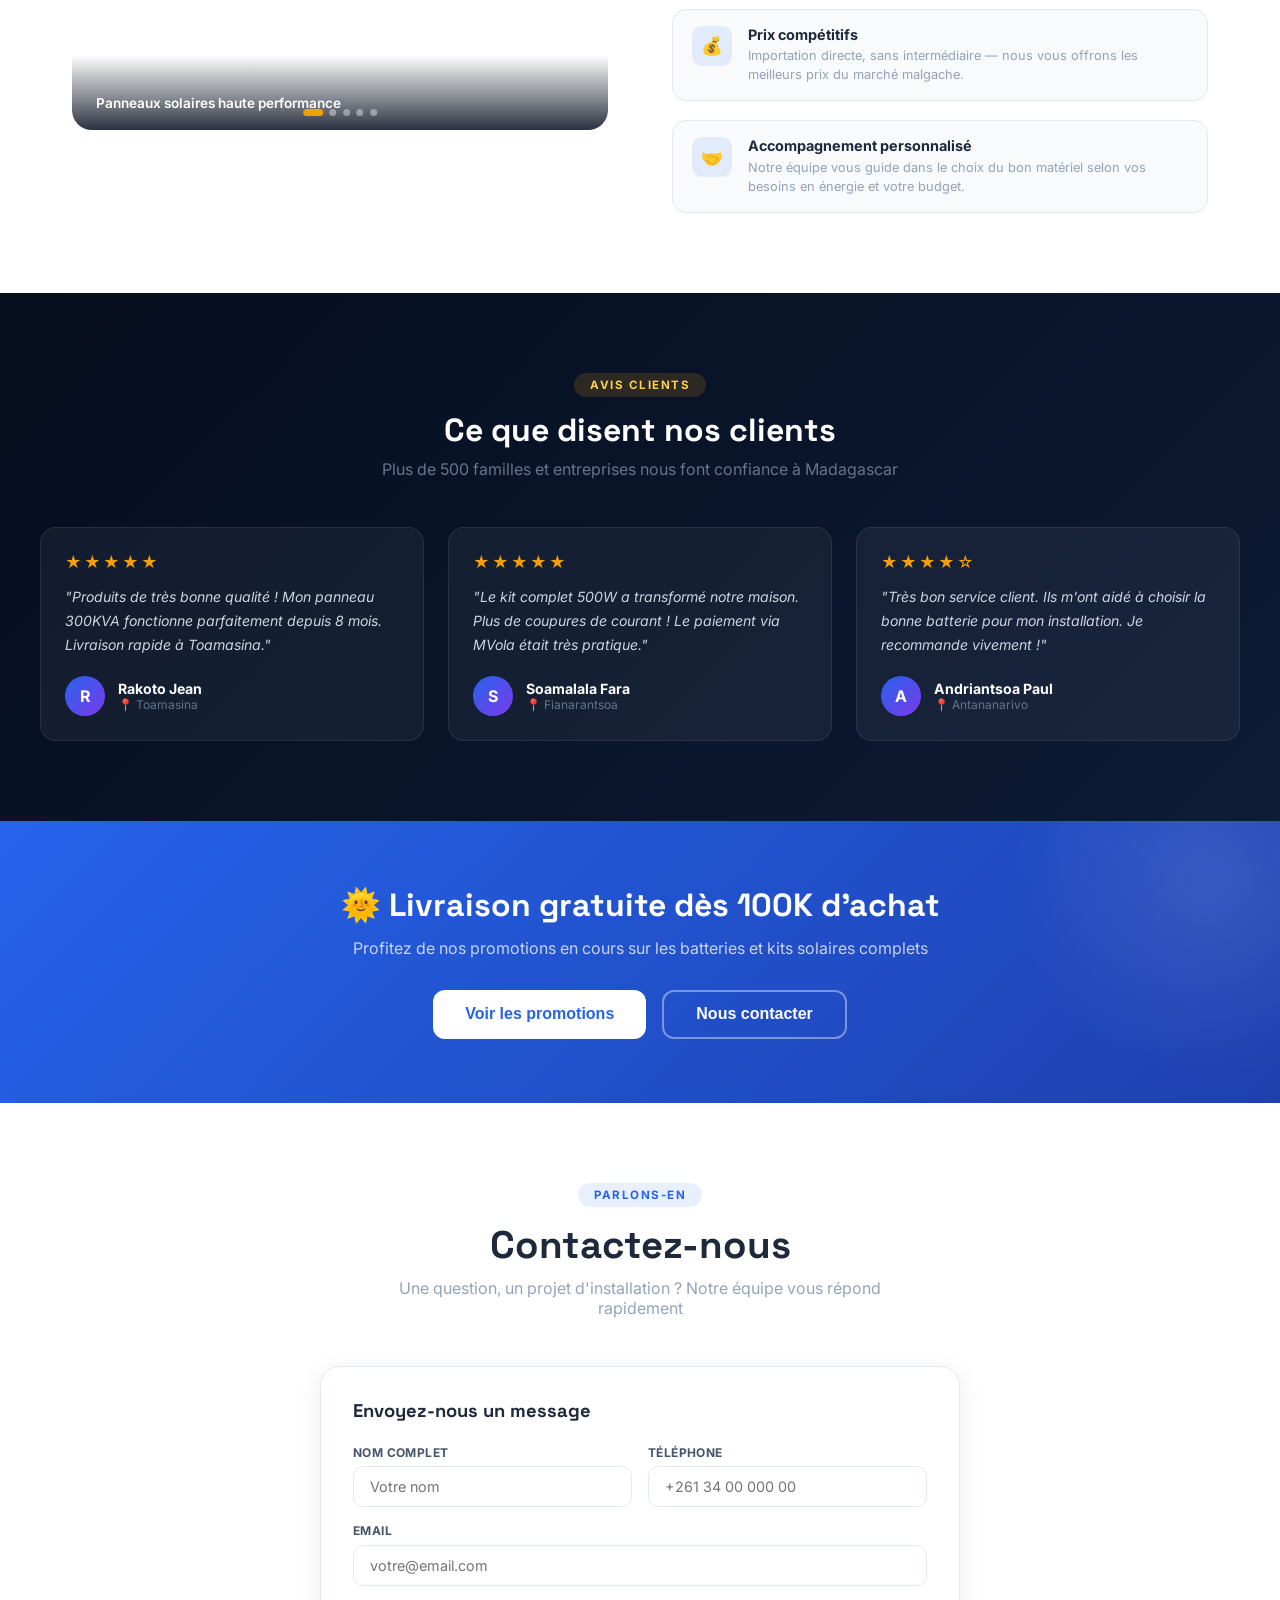
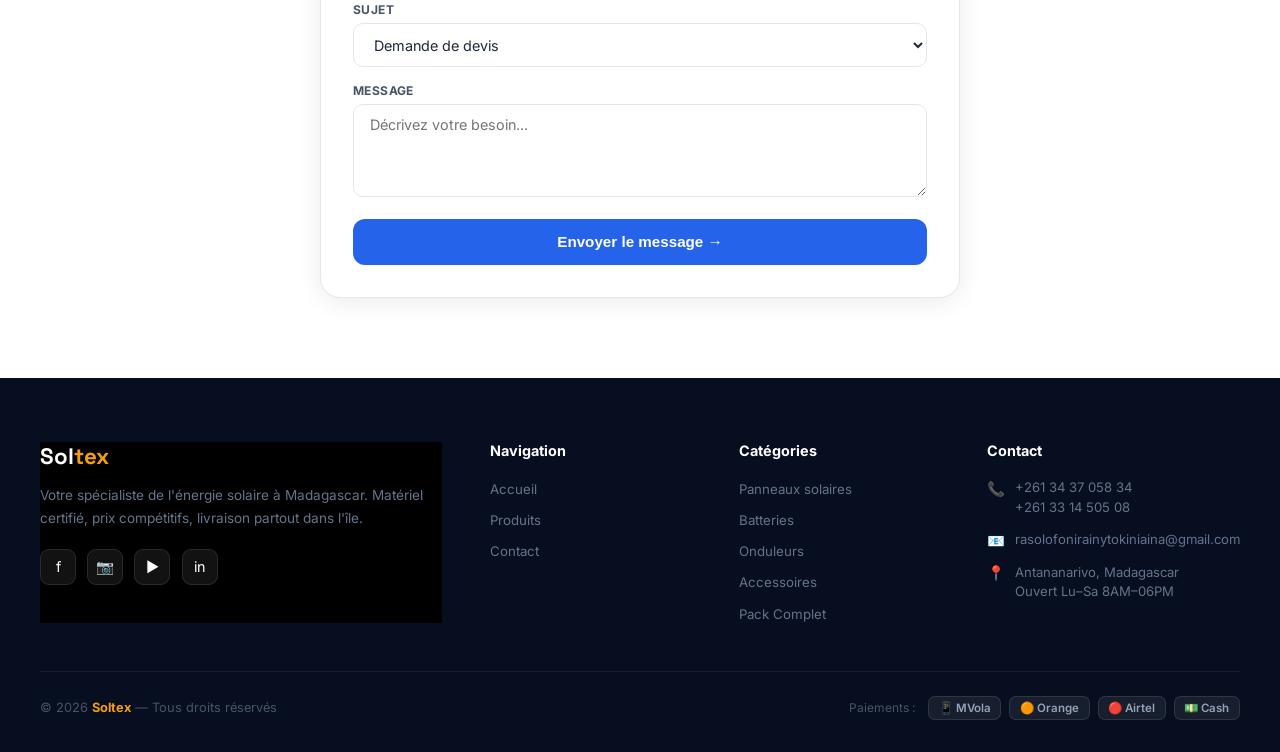
==== commit de59e69b: "mise en jour" ====
--- a/index.html
+++ b/index.html
@@ -3,24 +3,27 @@
 <head>
 <meta charset="UTF-8"/>
 <meta name="viewport" content="width=device-width,initial-scale=1.0"/>
+<link rel="icon" type="image/svg+xml" href="favicon.svg"/>
 <title>Soltex — Énergie Solaire Madagascar | Panneaux, Batteries, Onduleurs</title>
 <meta name="description" content="Soltex : vente de panneaux solaires, batteries, onduleurs, régulateurs et accessoires solaires à Madagascar. Livraison partout dans le pays, paiement MVola, Orange Money, Airtel Money."/>
 <meta name="keywords" content="énergie solaire Madagascar, panneau solaire, batterie solaire, onduleur, kit solaire, Soltex, MVola, Orange Money"/>
 <meta name="author" content="Soltex"/>
 <meta name="robots" content="index, follow"/>
-<link rel="canonical" href="https://tokiniaina5.github.io/git-github.com-tokiniaina5-sol/"/>
+<link rel="canonical" href="https://soltex-mada.netlify.app/"/>
 
 <!-- Open Graph (partage Facebook, WhatsApp...) -->
 <meta property="og:type" content="website"/>
 <meta property="og:title" content="Soltex — Énergie Solaire Madagascar"/>
 <meta property="og:description" content="Panneaux, batteries, onduleurs et accessoires solaires certifiés, livrés partout à Madagascar."/>
-<meta property="og:url" content="https://tokiniaina5.github.io/git-github.com-tokiniaina5-sol/"/>
+<meta property="og:url" content="https://soltex-mada.netlify.app/"/>
+<meta property="og:image" content="https://images.unsplash.com/photo-1509391366360-2e959784a276?w=1200&q=80"/>
 <meta property="og:locale" content="fr_MG"/>
 
 <!-- Twitter Card -->
 <meta name="twitter:card" content="summary_large_image"/>
 <meta name="twitter:title" content="Soltex — Énergie Solaire Madagascar"/>
 <meta name="twitter:description" content="Panneaux, batteries, onduleurs et accessoires solaires certifiés, livrés partout à Madagascar."/>
+<meta name="twitter:image" content="https://images.unsplash.com/photo-1509391366360-2e959784a276?w=1200&q=80"/>
 
 <link rel="preconnect" href="https://fonts.googleapis.com"/>
 
@@ -34,21 +37,25 @@
 <nav class="nav" id="mainNav">
   <div class="nav-logo">Sol<span>tex</span></div>
   <ul class="nav-menu" id="navMenu">
-    <li><a onclick="scrollToSection('hero')" class="active">Accueil</a></li>
-    <li><a onclick="filterCat('all');scrollToSection('produits')">Produits</a></li>
-    <li><a onclick="filterCat('ACCESSOIRES');scrollToSection('produits')">Accessoires</a></li>
-    <li><a onclick="scrollToSection('contact')">Contact</a></li>
+    <li><a onclick="scrollToSection('hero')" class="active" data-i18n="nav_home">Accueil</a></li>
+    <li><a onclick="filterCat('all');scrollToSection('produits')" data-i18n="nav_products">Produits</a></li>
+    <li><a onclick="filterCat('ACCESSOIRES');scrollToSection('produits')" data-i18n="nav_accessories">Accessoires</a></li>
+    <li><a onclick="scrollToSection('contact')" data-i18n="nav_contact">Contact</a></li>
   </ul>
   <div class="nav-actions">
     <button class="nav-fav" onclick="toggleFav()">
       ♡ <span class="fav-badge" id="favCount" style="display:none">0</span>
     </button>
     <button class="nav-cart" onclick="toggleCart()">
-      🛒 Panier <span class="cart-badge" id="cartCount">0</span>
+      🛒 <span data-i18n="nav_cart">Panier</span> <span class="cart-badge" id="cartCount">0</span>
     </button>
     <button class="hamburger" onclick="toggleMenu()" id="hamburger">
       <span></span><span></span><span></span>
     </button>
+    <div class="lang-switch" id="langSwitch">
+      <button class="lang-btn active" onclick="switchLanguage('fr')" data-lang-btn="fr">FR</button>
+      <button class="lang-btn" onclick="switchLanguage('en')" data-lang-btn="en">EN</button>
+    </div>
   </div>
 </nav>
 
@@ -71,8 +78,8 @@
       <h1 id="heroTitle">L'énergie solaire,<br><span class="accent">accessible à tous</span></h1>
       <p class="hero-desc" id="heroDesc">Panneaux, batteries, onduleurs et accessoires — tout le matériel certifié pour votre installation solaire, livré partout à Madagascar.</p>
       <div class="hero-btns">
-        <button class="btn-hero-primary" onclick="scrollToSection('produits')">Voir les produits ↓</button>
-        <button class="btn-hero-outline" onclick="openVideoModal()">▶ Voir la vidéo</button>
+        <button class="btn-hero-primary" onclick="scrollToSection('produits')" data-i18n="hero_btn_products">Voir les produits ↓</button>
+        <button class="btn-hero-outline" onclick="openVideoModal()" data-i18n="hero_btn_video">▶ Voir la vidéo</button>
       </div>
       <div class="hero-stats" id="heroStats">
         <div><div class="hero-stat-num">500+</div><div class="hero-stat-label">Clients satisfaits</div></div>
@@ -102,23 +109,23 @@
   <div class="features-inner">
     <div class="feat-item">
       <div class="feat-icon">🚚</div>
-      <div class="feat-title">Livraison partout</div>
-      <div class="feat-desc">Livraison en 24–48h dans toutes les régions de Madagascar</div>
+      <div class="feat-title" data-i18n="feat1_title">Livraison partout</div>
+      <div class="feat-desc" data-i18n="feat1_desc">Livraison en 24–48h dans toutes les régions de Madagascar</div>
     </div>
     <div class="feat-item">
       <div class="feat-icon">🛡️</div>
-      <div class="feat-title">Garantie fabricant</div>
-      <div class="feat-desc">Tous nos produits sont certifiés CE, IEC et couverts par garantie</div>
+      <div class="feat-title" data-i18n="feat2_title">Garantie fabricant</div>
+      <div class="feat-desc" data-i18n="feat2_desc">Tous nos produits sont certifiés CE, IEC et couverts par garantie</div>
     </div>
     <div class="feat-item">
       <div class="feat-icon">💳</div>
-      <div class="feat-title">Paiement mobile</div>
-      <div class="feat-desc">MVola, Orange Money, Airtel Money ou paiement à la livraison</div>
+      <div class="feat-title" data-i18n="feat3_title">Paiement mobile</div>
+      <div class="feat-desc" data-i18n="feat3_desc">MVola, Orange Money, Airtel Money ou paiement à la livraison</div>
     </div>
     <div class="feat-item">
       <div class="feat-icon">📞</div>
-      <div class="feat-title">Support 24/7</div>
-      <div class="feat-desc">Une équipe disponible pour vous conseiller et vous accompagner</div>
+      <div class="feat-title" data-i18n="feat4_title">Support 24/7</div>
+      <div class="feat-desc" data-i18n="feat4_desc">Une équipe disponible pour vous conseiller et vous accompagner</div>
     </div>
   </div>
 </div>
@@ -139,25 +146,25 @@
 <section id="produits" class="products-bg">
 <div class="section">
   <div class="section-header">
-    <div class="section-tag">Notre catalogue</div>
-    <h2 class="section-title">Tous nos produits</h2>
-    <p class="section-sub">Matériel certifié, disponible en stock, livré partout à Madagascar</p>
+    <div class="section-tag" data-i18n="prod_tag">Notre catalogue</div>
+    <h2 class="section-title" data-i18n="prod_title">Tous nos produits</h2>
+    <p class="section-sub" data-i18n="prod_sub">Matériel certifié, disponible en stock, livré partout à Madagascar</p>
   </div>
   <div class="search-bar-wrap">
-    <input type="text" id="productSearch" class="search-bar-input" placeholder="🔍 Karohy ny entana... (ohatra: batterie, panneau 300W)" oninput="searchProducts(this.value)"/>
+    <input type="text" id="productSearch" class="search-bar-input" placeholder="🔍 Karohy ny entana... (ohatra: batterie, panneau 300W)" data-i18n-placeholder="search_placeholder" oninput="searchProducts(this.value)"/>
   </div>
   <div class="cat-tabs" id="catTabs">
-    <button class="cat-tab active" onclick="filterCat('KITS')">📦 Pack Complet</button>
-    <button class="cat-tab" onclick="filterCat('PANNEAUX')">☀️ Panneaux</button>
-    <button class="cat-tab" onclick="filterCat('BATTERIES')">🔋 Batteries</button>
-    <button class="cat-tab" onclick="filterCat('ONDULEURS')">⚡ Onduleurs</button>
-    <button class="cat-tab" onclick="filterCat('RÉGULATEURS')">🔌 Régulateurs</button>
-    <button class="cat-tab" onclick="filterCat('ACCESSOIRES')">🔧 Accessoires</button>
-    <button class="cat-tab" onclick="filterCat('all')">Tous</button>
+    <button class="cat-tab active" onclick="filterCat('KITS')" data-i18n="cat_kits">📦 Pack Complet</button>
+    <button class="cat-tab" onclick="filterCat('PANNEAUX')" data-i18n="cat_panels">☀️ Panneaux</button>
+    <button class="cat-tab" onclick="filterCat('BATTERIES')" data-i18n="cat_batteries">🔋 Batteries</button>
+    <button class="cat-tab" onclick="filterCat('ONDULEURS')" data-i18n="cat_inverters">⚡ Onduleurs</button>
+    <button class="cat-tab" onclick="filterCat('RÉGULATEURS')" data-i18n="cat_controllers">🔌 Régulateurs</button>
+    <button class="cat-tab" onclick="filterCat('ACCESSOIRES')" data-i18n="cat_accessories">🔧 Accessoires</button>
+    <button class="cat-tab" onclick="filterCat('all')" data-i18n="cat_all">Tous</button>
   </div>
   <!-- Sub-filtre panneaux -->
   <div id="panneau-subfilter" style="display:none;margin-bottom:1.5rem">
-    <div style="font-size:.75rem;font-weight:700;text-transform:uppercase;letter-spacing:1px;color:var(--g400);margin-bottom:.6rem;text-align:center">Type de panneau</div>
+    <div style="font-size:.75rem;font-weight:700;text-transform:uppercase;letter-spacing:1px;color:var(--g400);margin-bottom:.6rem;text-align:center" data-i18n="subf_panel_type">Type de panneau</div>
     <div style="display:flex;gap:.5rem;flex-wrap:wrap;justify-content:center">
       <button class="sub-tab active" onclick="filterType('all')">Tous</button>
       <button class="sub-tab" onclick="filterType('Monocristallin')">☀️ Monocristallin</button>
@@ -168,7 +175,7 @@
   </div>
   <!-- Sub-filtre batteries -->
   <div id="batterie-subfilter" style="display:none;margin-bottom:1.5rem">
-    <div style="font-size:.75rem;font-weight:700;text-transform:uppercase;letter-spacing:1px;color:var(--g400);margin-bottom:.6rem;text-align:center">Type de batterie</div>
+    <div style="font-size:.75rem;font-weight:700;text-transform:uppercase;letter-spacing:1px;color:var(--g400);margin-bottom:.6rem;text-align:center" data-i18n="subf_battery_type">Type de batterie</div>
     <div style="display:flex;gap:.5rem;flex-wrap:wrap;justify-content:center">
       <button class="sub-tab active" onclick="filterType('all')">Tous</button>
       <button class="sub-tab" onclick="filterType('AGM')">🔋 AGM</button>
@@ -179,7 +186,7 @@
   </div>
   <!-- Sub-filtre onduleurs -->
   <div id="onduleur-subfilter" style="display:none;margin-bottom:1.5rem">
-    <div style="font-size:.75rem;font-weight:700;text-transform:uppercase;letter-spacing:1px;color:var(--g400);margin-bottom:.6rem;text-align:center">Type d'onduleur</div>
+    <div style="font-size:.75rem;font-weight:700;text-transform:uppercase;letter-spacing:1px;color:var(--g400);margin-bottom:.6rem;text-align:center" data-i18n="subf_inverter_type">Type d'onduleur</div>
     <div style="display:flex;gap:.5rem;flex-wrap:wrap;justify-content:center">
       <button class="sub-tab active" onclick="filterType('all')">Tous</button>
       <button class="sub-tab" onclick="filterType('Pur Sinus')">🔵 Pur Sinus</button>
@@ -188,7 +195,7 @@
   </div>
   <!-- Sub-filtre régulateurs -->
   <div id="regulateur-subfilter" style="display:none;margin-bottom:1.5rem">
-    <div style="font-size:.75rem;font-weight:700;text-transform:uppercase;letter-spacing:1px;color:var(--g400);margin-bottom:.6rem;text-align:center">Type de régulateur</div>
+    <div style="font-size:.75rem;font-weight:700;text-transform:uppercase;letter-spacing:1px;color:var(--g400);margin-bottom:.6rem;text-align:center" data-i18n="subf_controller_type">Type de régulateur</div>
     <div style="display:flex;gap:.5rem;flex-wrap:wrap;justify-content:center">
       <button class="sub-tab active" onclick="filterType('all')">Tous</button>
       <button class="sub-tab" onclick="filterType('PWM')">🔧 PWM</button>
@@ -204,45 +211,45 @@
 <div class="section">
   <div class="why-grid">
     <div class="why-img" id="whySlideshow">
-      <div class="why-slide active"><img src="https://images.unsplash.com/photo-1509391366360-2e959784a276?w=700&q=80" alt="Installation panneaux solaires"/><div class="why-slide-caption">Panneaux solaires haute performance</div></div>
-      <div class="why-slide"><img src="https://images.unsplash.com/photo-1497440001374-f26997328c1b?w=700&q=80" alt="Champ de panneaux solaires"/><div class="why-slide-caption">Installations sur mesure à Madagascar</div></div>
-      <div class="why-slide"><img src="https://images.unsplash.com/photo-1466611653911-95081537e5b7?w=700&q=80" alt="Technologie solaire"/><div class="why-slide-caption">Technologie certifiée et durable</div></div>
-      <div class="why-slide"><img src="https://images.unsplash.com/photo-1620714223084-862fa1d0e0a6?w=700&q=80" alt="Batteries solaires"/><div class="why-slide-caption">Stockage d'énergie fiable</div></div>
-      <div class="why-slide"><img src="https://images.unsplash.com/photo-1559302995-f1d6e557ddc6?w=700&q=80" alt="Maison équipée solaire"/><div class="why-slide-caption">Indépendance énergétique pour votre foyer</div></div>
+      <div class="why-slide active"><img src="https://images.unsplash.com/photo-1509391366360-2e959784a276?w=700&q=80" alt="Installation panneaux solaires"/><div class="why-slide-caption" data-i18n="why_cap1">Panneaux solaires haute performance</div></div>
+      <div class="why-slide"><img src="https://images.unsplash.com/photo-1497440001374-f26997328c1b?w=700&q=80" alt="Champ de panneaux solaires"/><div class="why-slide-caption" data-i18n="why_cap2">Installations sur mesure à Madagascar</div></div>
+      <div class="why-slide"><img src="https://images.unsplash.com/photo-1466611653911-95081537e5b7?w=700&q=80" alt="Technologie solaire"/><div class="why-slide-caption" data-i18n="why_cap3">Technologie certifiée et durable</div></div>
+      <div class="why-slide"><img src="https://images.unsplash.com/photo-1620714223084-862fa1d0e0a6?w=700&q=80" alt="Batteries solaires"/><div class="why-slide-caption" data-i18n="why_cap4">Stockage d'énergie fiable</div></div>
+      <div class="why-slide"><img src="https://images.unsplash.com/photo-1559302995-f1d6e557ddc6?w=700&q=80" alt="Maison équipée solaire"/><div class="why-slide-caption" data-i18n="why_cap5">Indépendance énergétique pour votre foyer</div></div>
       <button class="why-slide-arrow why-arrow-prev" onclick="whyPrev()">‹</button>
       <button class="why-slide-arrow why-arrow-next" onclick="whyNext()">›</button>
       <div class="why-dots" id="whyDots"></div>
     </div>
     <div>
-      <div class="section-tag">Pourquoi nous choisir</div>
-      <h2 class="section-title" style="text-align:left;margin-bottom:1.5rem">Le partenaire solaire<br>de confiance à Madagascar</h2>
+      <div class="section-tag" data-i18n="why_tag">Pourquoi nous choisir</div>
+      <h2 class="section-title" style="text-align:left;margin-bottom:1.5rem" data-i18n="why_title">Le partenaire solaire<br>de confiance à Madagascar</h2>
       <div class="why-list">
         <div class="why-item">
           <div class="why-icon">🎯</div>
           <div>
-            <div class="why-item-title">Spécialiste solaire Madagascar</div>
-            <div class="why-item-desc">Plus de 1 ans d'expertise dans l'installation et la vente de matériel solaire adapté au marché malgache.</div>
+            <div class="why-item-title" data-i18n="why1_title">Spécialiste solaire Madagascar</div>
+            <div class="why-item-desc" data-i18n="why1_desc">Plus de 1 ans d'expertise dans l'installation et la vente de matériel solaire adapté au marché malgache.</div>
           </div>
         </div>
         <div class="why-item">
           <div class="why-icon">✅</div>
           <div>
-            <div class="why-item-title">Produits certifiés et garantis</div>
-            <div class="why-item-desc">Tous nos produits sont certifiés CE, IEC 61215 et accompagnés d'une garantie fabricant allant jusqu'à 5 ans.</div>
+            <div class="why-item-title" data-i18n="why2_title">Produits certifiés et garantis</div>
+            <div class="why-item-desc" data-i18n="why2_desc">Tous nos produits sont certifiés CE, IEC 61215 et accompagnés d'une garantie fabricant allant jusqu'à 5 ans.</div>
           </div>
         </div>
         <div class="why-item">
           <div class="why-icon">💰</div>
           <div>
-            <div class="why-item-title">Prix compétitifs</div>
-            <div class="why-item-desc">Importation directe, sans intermédiaire — nous vous offrons les meilleurs prix du marché malgache.</div>
+            <div class="why-item-title" data-i18n="why3_title">Prix compétitifs</div>
+            <div class="why-item-desc" data-i18n="why3_desc">Importation directe, sans intermédiaire — nous vous offrons les meilleurs prix du marché malgache.</div>
           </div>
         </div>
         <div class="why-item">
           <div class="why-icon">🤝</div>
           <div>
-            <div class="why-item-title">Accompagnement personnalisé</div>
-            <div class="why-item-desc">Notre équipe vous guide dans le choix du bon matériel selon vos besoins en énergie et votre budget.</div>
+            <div class="why-item-title" data-i18n="why4_title">Accompagnement personnalisé</div>
+            <div class="why-item-desc" data-i18n="why4_desc">Notre équipe vous guide dans le choix du bon matériel selon vos besoins en énergie et votre budget.</div>
           </div>
         </div>
       </div>
@@ -254,14 +261,14 @@
 <div class="testi-bg">
   <div class="testi-inner">
     <div class="testi-header">
-      <div class="section-tag" style="background:rgba(245,158,11,.15);color:var(--gold2)">Avis clients</div>
-      <h2 class="testi-title">Ce que disent nos clients</h2>
-      <p class="testi-sub">Plus de 500 familles et entreprises nous font confiance à Madagascar</p>
+      <div class="section-tag" style="background:rgba(245,158,11,.15);color:var(--gold2)" data-i18n="testi_tag">Avis clients</div>
+      <h2 class="testi-title" data-i18n="testi_title">Ce que disent nos clients</h2>
+      <p class="testi-sub" data-i18n="testi_sub">Plus de 500 familles et entreprises nous font confiance à Madagascar</p>
     </div>
     <div class="testi-grid">
       <div class="testi-card">
         <div class="testi-stars">★★★★★</div>
-        <p class="testi-text">"Produits de très bonne qualité ! Mon panneau 300KVA fonctionne parfaitement depuis 8 mois. Livraison rapide à Toamasina."</p>
+        <p class="testi-text" data-i18n="testi1_text">"Produits de très bonne qualité ! Mon panneau 300KVA fonctionne parfaitement depuis 8 mois. Livraison rapide à Toamasina."</p>
         <div class="testi-author">
           <div class="testi-avatar">R</div>
           <div><div class="testi-name">Rakoto Jean</div><div class="testi-loc">📍 Toamasina</div></div>
@@ -269,7 +276,7 @@
       </div>
       <div class="testi-card">
         <div class="testi-stars">★★★★★</div>
-        <p class="testi-text">"Le kit complet 500W a transformé notre maison. Plus de coupures de courant ! Le paiement via MVola était très pratique."</p>
+        <p class="testi-text" data-i18n="testi2_text">"Le kit complet 500W a transformé notre maison. Plus de coupures de courant ! Le paiement via MVola était très pratique."</p>
         <div class="testi-author">
           <div class="testi-avatar">S</div>
           <div><div class="testi-name">Soamalala Fara</div><div class="testi-loc">📍 Fianarantsoa</div></div>
@@ -277,7 +284,7 @@
       </div>
       <div class="testi-card">
         <div class="testi-stars">★★★★☆</div>
-        <p class="testi-text">"Très bon service client. Ils m'ont aidé à choisir la bonne batterie pour mon installation. Je recommande vivement !"</p>
+        <p class="testi-text" data-i18n="testi3_text">"Très bon service client. Ils m'ont aidé à choisir la bonne batterie pour mon installation. Je recommande vivement !"</p>
         <div class="testi-author">
           <div class="testi-avatar">A</div>
           <div><div class="testi-name">Andriantsoa Paul</div><div class="testi-loc">📍 Antananarivo</div></div>
@@ -289,11 +296,11 @@
 
 <!-- ══ CTA BANNER ══ -->
 <div class="cta-banner">
-  <h2>🌞 Livraison gratuite dès 100K d'achat</h2>
-  <p>Profitez de nos promotions en cours sur les batteries et kits solaires complets</p>
+  <h2 data-i18n="cta_title">🌞 Livraison gratuite dès 100K d'achat</h2>
+  <p data-i18n="cta_desc">Profitez de nos promotions en cours sur les batteries et kits solaires complets</p>
   <div class="cta-btns">
-    <button class="btn-cta-white" onclick="scrollToSection('produits')">Voir les promotions</button>
-    <button class="btn-cta-outline" onclick="scrollToSection('contact')">Nous contacter</button>
+    <button class="btn-cta-white" onclick="scrollToSection('produits')" data-i18n="cta_btn1">Voir les promotions</button>
+    <button class="btn-cta-outline" onclick="scrollToSection('contact')" data-i18n="cta_btn2">Nous contacter</button>
   </div>
 </div>
 
@@ -301,38 +308,38 @@
 <section id="contact">
 <div class="section">
   <div class="section-header">
-    <div class="section-tag">Parlons-en</div>
-    <h2 class="section-title">Contactez-nous</h2>
-    <p class="section-sub">Une question, un projet d'installation ? Notre équipe vous répond rapidement</p>
+    <div class="section-tag" data-i18n="contact_tag">Parlons-en</div>
+    <h2 class="section-title" data-i18n="contact_title">Contactez-nous</h2>
+    <p class="section-sub" data-i18n="contact_sub">Une question, un projet d'installation ? Notre équipe vous répond rapidement</p>
   </div>
 
   <div class="contact-form-card" style="max-width:640px;margin:0 auto">
-    <h3>Envoyez-nous un message</h3>
+    <h3 data-i18n="contact_form_title">Envoyez-nous un message</h3>
     <div class="form-row">
-      <div class="form-group"><label class="form-label">Nom complet</label><input class="form-input" id="ctName" placeholder="Votre nom"/></div>
-      <div class="form-group"><label class="form-label">Téléphone</label><input class="form-input" id="ctTel" placeholder="+261 34 00 000 00"/></div>
+      <div class="form-group"><label class="form-label" data-i18n="label_fullname">Nom complet</label><input class="form-input" id="ctName" placeholder="Votre nom" data-i18n-placeholder="ph_your_name"/></div>
+      <div class="form-group"><label class="form-label" data-i18n="label_phone">Téléphone</label><input class="form-input" id="ctTel" placeholder="+261 34 00 000 00"/></div>
     </div>
     <div class="form-row form-full">
-      <div class="form-group"><label class="form-label">Email</label><input class="form-input" type="email" id="ctEmail" placeholder="votre@email.com"/></div>
+      <div class="form-group"><label class="form-label" data-i18n="label_email">Email</label><input class="form-input" type="email" id="ctEmail" placeholder="votre@email.com"/></div>
     </div>
     <div class="form-row form-full">
-      <div class="form-group"><label class="form-label">Sujet</label>
+      <div class="form-group"><label class="form-label" data-i18n="label_subject">Sujet</label>
         <select class="form-select" id="ctSubject">
-          <option>Demande de devis</option>
-          <option>Question produit</option>
-          <option>Support technique</option>
-          <option>Partenariat</option>
-          <option>Autre</option>
+          <option data-i18n="opt_quote">Demande de devis</option>
+          <option data-i18n="opt_product_q">Question produit</option>
+          <option data-i18n="opt_support">Support technique</option>
+          <option data-i18n="opt_partnership">Partenariat</option>
+          <option data-i18n="opt_other">Autre</option>
         </select>
       </div>
     </div>
     <div class="form-row form-full">
       <div class="form-group">
-        <label class="form-label">Message</label>
-        <textarea class="form-input" id="ctMessage" rows="4" placeholder="Décrivez votre besoin..." style="resize:vertical;font-family:'Inter',sans-serif"></textarea>
-      </div>
-    </div>
-    <button class="contact-submit-btn" onclick="sendContactForm()">Envoyer le message →</button>
+        <label class="form-label" data-i18n="label_message">Message</label>
+        <textarea class="form-input" id="ctMessage" rows="4" placeholder="Décrivez votre besoin..." style="resize:vertical;font-family:'Inter',sans-serif" data-i18n-placeholder="ph_describe_need"></textarea>
+      </div>
+    </div>
+    <button class="contact-submit-btn" onclick="sendContactForm()" data-i18n="btn_send_message">Envoyer le message →</button>
   </div>
 </div>
 </section>
@@ -343,7 +350,7 @@
     <div class="footer-top">
       <div class="footer-brand">
         <div class="footer-logo">Sol<span>tex</span></div>
-        <p class="footer-about">Votre spécialiste de l'énergie solaire à Madagascar. Matériel certifié, prix compétitifs, livraison partout dans l'île.</p>
+        <p class="footer-about" data-i18n="footer_about">Votre spécialiste de l'énergie solaire à Madagascar. Matériel certifié, prix compétitifs, livraison partout dans l'île.</p>
         <div class="footer-social">
           <a href="https://facebook.com" target="_blank" rel="noopener" class="social-btn">f</a>
           <a href="https://instagram.com" target="_blank" rel="noopener" class="social-btn">📷</a>
@@ -352,25 +359,25 @@
         </div>
       </div>
       <div>
-        <div class="footer-col-title">Navigation</div>
+        <div class="footer-col-title" data-i18n="footer_nav_title">Navigation</div>
         <ul class="footer-links">
-          <li><a onclick="scrollToSection('hero')">Accueil</a></li>
-          <li><a onclick="scrollToSection('produits')">Produits</a></li>
-          <li><a onclick="scrollToSection('contact')">Contact</a></li>
+          <li><a onclick="scrollToSection('hero')" data-i18n="nav_home">Accueil</a></li>
+          <li><a onclick="scrollToSection('produits')" data-i18n="nav_products">Produits</a></li>
+          <li><a onclick="scrollToSection('contact')" data-i18n="nav_contact">Contact</a></li>
         </ul>
       </div>
       <div>
-        <div class="footer-col-title">Catégories</div>
+        <div class="footer-col-title" data-i18n="footer_cat_title">Catégories</div>
         <ul class="footer-links">
-          <li><a onclick="filterCat('PANNEAUX');scrollToSection('produits')">Panneaux solaires</a></li>
-          <li><a onclick="filterCat('BATTERIES');scrollToSection('produits')">Batteries</a></li>
-          <li><a onclick="filterCat('ONDULEURS');scrollToSection('produits')">Onduleurs</a></li>
-          <li><a onclick="filterCat('ACCESSOIRES');scrollToSection('produits')">Accessoires</a></li>
-          <li><a onclick="filterCat('KITS');scrollToSection('produits')">Pack Complet</a></li>
+          <li><a onclick="filterCat('PANNEAUX');scrollToSection('produits')" data-i18n="footer_cat_panels">Panneaux solaires</a></li>
+          <li><a onclick="filterCat('BATTERIES');scrollToSection('produits')" data-i18n="cat_batteries_plain">Batteries</a></li>
+          <li><a onclick="filterCat('ONDULEURS');scrollToSection('produits')" data-i18n="cat_inverters_plain">Onduleurs</a></li>
+          <li><a onclick="filterCat('ACCESSOIRES');scrollToSection('produits')" data-i18n="nav_accessories">Accessoires</a></li>
+          <li><a onclick="filterCat('KITS');scrollToSection('produits')" data-i18n="cat_kits_plain">Pack Complet</a></li>
         </ul>
       </div>
       <div>
-        <div class="footer-col-title">Contact</div>
+        <div class="footer-col-title" data-i18n="nav_contact">Contact</div>
         <div class="footer-contact-item">
           <span class="footer-contact-icon">📞</span>
           <div class="footer-contact-text">+261 34 37 058 34<br>+261 33 14 505 08</div>
@@ -381,15 +388,15 @@
         </div>
         <div class="footer-contact-item">
           <span class="footer-contact-icon">📍</span>
-          <div class="footer-contact-text">Antananarivo, Madagascar<br>Ouvert Lu–Sa 8AM–06PM</div>
+          <div class="footer-contact-text" data-i18n="footer_address">Antananarivo, Madagascar<br>Ouvert Lu–Sa 8AM–06PM</div>
         </div>
       </div>
     </div>
     <hr class="footer-divider"/>
     <div class="footer-bottom">
-      <div class="footer-copy">© 2026 <strong>Soltex</strong> — Tous droits réservés</div>
+      <div class="footer-copy">© 2026 <strong>Soltex</strong> — <span data-i18n="footer_rights">Tous droits réservés</span></div>
       <div class="footer-pay">
-        <span style="font-size:.75rem;color:#475569;margin-right:.3rem">Paiements :</span>
+        <span style="font-size:.75rem;color:#475569;margin-right:.3rem" data-i18n="footer_payments">Paiements :</span>
         <span class="pay-chip">📱 MVola</span>
         <span class="pay-chip">🟠 Orange</span>
         <span class="pay-chip">🔴 Airtel</span>
@@ -417,33 +424,33 @@
     <div class="modal-thumbs" id="mThumbs"></div>
     <div class="modal-body">
       <div>
-        <div class="specs-section-title">📋 Caractéristiques</div>
+        <div class="specs-section-title" data-i18n="modal_specs_title">📋 Caractéristiques</div>
         <div class="specs-grid-2" id="mSpecs"></div>
-        <div class="specs-section-title">✅ Avantages</div>
+        <div class="specs-section-title" data-i18n="modal_advantages_title">✅ Avantages</div>
         <ul class="features-ul" id="mFeatures"></ul>
       </div>
       <div>
-        <div class="modal-stock"><div class="stock-dot"></div> En stock</div>
+        <div class="modal-stock"><div class="stock-dot"></div> <span data-i18n="modal_in_stock">En stock</span></div>
         <div class="modal-price-block">
           <span class="modal-price-now" id="mPrice">0 ARIARY</span>
           <span class="modal-price-old" id="mOld"></span>
           <span class="modal-disc" id="mDisc" style="display:none"></span>
         </div>
         <div class="modal-qty-row">
-          <span style="font-size:.85rem;font-weight:600;color:var(--g600)">Quantité :</span>
+          <span style="font-size:.85rem;font-weight:600;color:var(--g600)" data-i18n="modal_quantity">Quantité :</span>
           <div class="qty-wrap">
             <button class="qty-btn" onclick="changeQty(-1)">−</button>
             <div class="qty-val" id="qtyVal">1</div>
             <button class="qty-btn" onclick="changeQty(1)">+</button>
           </div>
         </div>
-        <button class="modal-add-btn" onclick="addFromModal()">🛒 Ajouter au panier</button>
-        <button class="modal-wish-btn" onclick="addToWishlist()">♡ Ajouter aux favoris</button>
+        <button class="modal-add-btn" onclick="addFromModal()" data-i18n="btn_add_to_cart">🛒 Ajouter au panier</button>
+        <button class="modal-wish-btn" onclick="addToWishlist()" data-i18n="btn_add_to_wishlist">♡ Ajouter aux favoris</button>
         <div class="modal-perks">
-          <div class="perk"><span class="perk-icon">🚚</span> Livraison gratuite dès 860 000 Ar</div>
-          <div class="perk"><span class="perk-icon">🔄</span> Retour sous 30 jours</div>
-          <div class="perk"><span class="perk-icon">🛡️</span> Garantie fabricant incluse</div>
-          <div class="perk"><span class="perk-icon">📱</span> Paiement mobile money accepté</div>
+          <div class="perk"><span class="perk-icon">🚚</span> <span data-i18n="perk_free_ship">Livraison gratuite dès 860 000 Ar</span></div>
+          <div class="perk"><span class="perk-icon">🔄</span> <span data-i18n="perk_return">Retour sous 30 jours</span></div>
+          <div class="perk"><span class="perk-icon">🛡️</span> <span data-i18n="perk_warranty">Garantie fabricant incluse</span></div>
+          <div class="perk"><span class="perk-icon">📱</span> <span data-i18n="perk_mobile_pay">Paiement mobile money accepté</span></div>
         </div>
       </div>
     </div>
@@ -455,7 +462,7 @@
   <div class="cart-drawer">
     <div class="cart-head">
       <div>
-        <div class="cart-head-title">🛒 Mon Panier</div>
+        <div class="cart-head-title">🛒 <span data-i18n="cart_title">Mon Panier</span></div>
         <div class="cart-head-sub" id="cartSub">0 article</div>
       </div>
       <button class="cart-x" onclick="toggleCart()">✕</button>
@@ -463,16 +470,16 @@
     <div class="cart-body" id="cartBody">
       <div class="cart-empty-state" id="cartEmpty">
         <div style="font-size:3rem;margin-bottom:1rem">🛒</div>
-        <div style="font-weight:700;color:var(--g800);margin-bottom:.4rem">Panier vide</div>
-        <div style="font-size:.83rem;color:var(--g400)">Ajoutez des produits pour commencer</div>
+        <div style="font-weight:700;color:var(--g800);margin-bottom:.4rem" data-i18n="cart_empty_title">Panier vide</div>
+        <div style="font-size:.83rem;color:var(--g400)" data-i18n="cart_empty_sub">Ajoutez des produits pour commencer</div>
       </div>
     </div>
     <div class="cart-foot" id="cartFoot" style="display:none">
-      <div class="cart-total-line"><span>Sous-total</span><span id="cartSubtotal">0 Ar</span></div>
-      <div class="cart-total-line" style="font-size:.8rem;color:var(--g400)"><span>Livraison</span><span id="cartShip">64 500 Ar</span></div>
-      <div class="cart-grand-line"><span>Total</span><span id="cartTotal">0 Ar</span></div>
-      <button class="cart-checkout-btn" onclick="openCheckout()">Passer la commande →</button>
-      <button class="cart-continue-btn" onclick="toggleCart()">Continuer mes achats</button>
+      <div class="cart-total-line"><span data-i18n="cart_subtotal">Sous-total</span><span id="cartSubtotal">0 Ar</span></div>
+      <div class="cart-total-line" style="font-size:.8rem;color:var(--g400)"><span data-i18n="cart_shipping">Livraison</span><span id="cartShip">64 500 Ar</span></div>
+      <div class="cart-grand-line"><span data-i18n="cart_total">Total</span><span id="cartTotal">0 Ar</span></div>
+      <button class="cart-checkout-btn" onclick="openCheckout()" data-i18n="btn_checkout">Passer la commande →</button>
+      <button class="cart-continue-btn" onclick="toggleCart()" data-i18n="btn_continue_shopping">Continuer mes achats</button>
     </div>
   </div>
 </div>
@@ -482,7 +489,7 @@
   <div class="fav-drawer">
     <div class="fav-head">
       <div>
-        <div class="fav-head-title">♡ Mes Favoris</div>
+        <div class="fav-head-title">♡ <span data-i18n="fav_title">Mes Favoris</span></div>
         <div class="fav-head-sub" id="favSub">0 article</div>
       </div>
       <button class="fav-x" onclick="toggleFav()">✕</button>
@@ -490,13 +497,13 @@
     <div class="fav-body" id="favBody">
       <div class="fav-empty" id="favEmpty">
         <div style="font-size:3rem;margin-bottom:1rem">♡</div>
-        <div style="font-weight:700;color:var(--g800);margin-bottom:.4rem">Aucun favori</div>
-        <div style="font-size:.83rem;color:var(--g400)">Cliquez sur ♡ pour ajouter un produit</div>
+        <div style="font-weight:700;color:var(--g800);margin-bottom:.4rem" data-i18n="fav_empty_title">Aucun favori</div>
+        <div style="font-size:.83rem;color:var(--g400)" data-i18n="fav_empty_sub">Cliquez sur ♡ pour ajouter un produit</div>
       </div>
     </div>
     <div class="fav-foot" id="favFoot" style="display:none">
-      <button class="fav-add-all" onclick="addAllToCart()">🛒 Tout ajouter au panier</button>
-      <button class="fav-clear" onclick="clearFavoris()">🗑 Vider les favoris</button>
+      <button class="fav-add-all" onclick="addAllToCart()" data-i18n="btn_add_all_cart">🛒 Tout ajouter au panier</button>
+      <button class="fav-clear" onclick="clearFavoris()" data-i18n="btn_clear_fav">🗑 Vider les favoris</button>
     </div>
   </div>
 </div>
@@ -506,61 +513,61 @@
   <div class="co-modal">
     <!-- Steps -->
     <div class="co-steps">
-      <div class="co-step active" id="cs1"><div class="co-step-circle" id="cc1">1</div><span class="co-step-label">Livraison</span></div>
+      <div class="co-step active" id="cs1"><div class="co-step-circle" id="cc1">1</div><span class="co-step-label" data-i18n="step_delivery">Livraison</span></div>
       <div class="co-step-line" id="cl1"></div>
-      <div class="co-step" id="cs2"><div class="co-step-circle" id="cc2">2</div><span class="co-step-label">Paiement</span></div>
+      <div class="co-step" id="cs2"><div class="co-step-circle" id="cc2">2</div><span class="co-step-label" data-i18n="step_payment">Paiement</span></div>
       <div class="co-step-line" id="cl2"></div>
-      <div class="co-step" id="cs3"><div class="co-step-circle" id="cc3">3</div><span class="co-step-label">Confirmation</span></div>
+      <div class="co-step" id="cs3"><div class="co-step-circle" id="cc3">3</div><span class="co-step-label" data-i18n="step_confirmation">Confirmation</span></div>
     </div>
 
     <!-- Step 1: Livraison -->
     <div class="co-body" id="coStep1">
-      <div class="co-title">📦 Adresse de livraison</div>
+      <div class="co-title" data-i18n="co1_title">📦 Adresse de livraison</div>
       <div class="form-row">
-        <div class="form-group"><label class="form-label">Prénom</label><input class="form-input" id="fPrenom" placeholder="Jean"/></div>
-        <div class="form-group"><label class="form-label">Nom</label><input class="form-input" id="fNom" placeholder="Rakoto"/></div>
+        <div class="form-group"><label class="form-label" data-i18n="label_firstname">Prénom</label><input class="form-input" id="fPrenom" placeholder="Jean"/></div>
+        <div class="form-group"><label class="form-label" data-i18n="label_lastname">Nom</label><input class="form-input" id="fNom" placeholder="Rakoto"/></div>
       </div>
       <div class="form-row form-full">
-        <div class="form-group"><label class="form-label">Téléphone</label><input class="form-input" id="fTel" placeholder="+261 34 00 000 00"/></div>
+        <div class="form-group"><label class="form-label" data-i18n="label_phone">Téléphone</label><input class="form-input" id="fTel" placeholder="+261 34 00 000 00"/></div>
       </div>
       <div class="form-row form-full">
-        <div class="form-group"><label class="form-label">Adresse complète</label><input class="form-input" id="fAdresse" placeholder="Lot, rue, quartier..."/></div>
+        <div class="form-group"><label class="form-label" data-i18n="label_address">Adresse complète</label><input class="form-input" id="fAdresse" placeholder="Lot, rue, quartier..." data-i18n-placeholder="ph_address"/></div>
       </div>
       <div class="form-row">
-        <div class="form-group"><label class="form-label">Ville</label>
+        <div class="form-group"><label class="form-label" data-i18n="label_city">Ville</label>
           <select class="form-select" id="fVille">
-            <option value="">Choisir...</option>
+            <option value="" data-i18n="opt_choose">Choisir...</option>
             <option>Antananarivo</option><option>Toamasina</option>
             <option>Fianarantsoa</option><option>Mahajanga</option>
-            <option>Toliara</option><option>Antsiranana</option><option>Autre</option>
+            <option>Toliara</option><option>Antsiranana</option><option data-i18n="opt_other">Autre</option>
           </select>
         </div>
-        <div class="form-group"><label class="form-label">Code postal</label><input class="form-input" id="fCp" placeholder="101"/></div>
+        <div class="form-group"><label class="form-label" data-i18n="label_zipcode">Code postal</label><input class="form-input" id="fCp" placeholder="101"/></div>
       </div>
       <div class="co-nav">
-        <button class="co-back" onclick="closeCheckout()">✕ Annuler</button>
-        <button class="co-next" onclick="goStep(2)">Continuer → Paiement</button>
+        <button class="co-back" onclick="closeCheckout()" data-i18n="btn_cancel">✕ Annuler</button>
+        <button class="co-next" onclick="goStep(2)" data-i18n="btn_continue_payment">Continuer → Paiement</button>
       </div>
     </div>
 
     <!-- Step 2: Paiement -->
     <div class="co-body" id="coStep2" style="display:none">
-      <div class="co-title">💳 Mode de paiement</div>
+      <div class="co-title" data-i18n="co2_title">💳 Mode de paiement</div>
       <div class="pay-grid">
-        <div class="pay-opt sel" id="po_mvola" onclick="selPay('mvola')"><div class="pay-opt-icon">📱</div><div class="pay-opt-name">MVola</div><div class="pay-opt-sub">Telma</div></div>
-        <div class="pay-opt" id="po_orange" onclick="selPay('orange')"><div class="pay-opt-icon">🟠</div><div class="pay-opt-name">Orange Money</div><div class="pay-opt-sub">Orange</div></div>
-        <div class="pay-opt" id="po_airtel" onclick="selPay('airtel')"><div class="pay-opt-icon">🔴</div><div class="pay-opt-name">Airtel Money</div><div class="pay-opt-sub">Airtel</div></div>
-        <div class="pay-opt" id="po_cash" onclick="selPay('cash')"><div class="pay-opt-icon">💵</div><div class="pay-opt-name">Espèces</div><div class="pay-opt-sub">À la livraison</div></div>
+        <div class="pay-opt sel" id="po_mvola" onclick="selPay('mvola')"><div class="pay-opt-icon">📱</div><div class="pay-opt-name">MVola</div><div class="pay-opt-sub" data-i18n="pay_telma">Telma</div></div>
+        <div class="pay-opt" id="po_orange" onclick="selPay('orange')"><div class="pay-opt-icon">🟠</div><div class="pay-opt-name">Orange Money</div><div class="pay-opt-sub" data-i18n="pay_orange">Orange</div></div>
+        <div class="pay-opt" id="po_airtel" onclick="selPay('airtel')"><div class="pay-opt-icon">🔴</div><div class="pay-opt-name">Airtel Money</div><div class="pay-opt-sub" data-i18n="pay_airtel">Airtel</div></div>
+        <div class="pay-opt" id="po_cash" onclick="selPay('cash')"><div class="pay-opt-icon">💵</div><div class="pay-opt-name" data-i18n="pay_cash">Espèces</div><div class="pay-opt-sub" data-i18n="pay_on_delivery">À la livraison</div></div>
       </div>
       <div id="payInputZone" style="margin-bottom:1rem"></div>
       <div class="co-summary">
-        <div class="co-summary-title">Récapitulatif</div>
+        <div class="co-summary-title" data-i18n="co_summary">Récapitulatif</div>
         <div id="coSumItems"></div>
-        <div class="co-sum-total"><span>Total à payer</span><span id="coSumTotal">0 Ar</span></div>
+        <div class="co-sum-total"><span data-i18n="co_total_due">Total à payer</span><span id="coSumTotal">0 Ar</span></div>
       </div>
       <div class="co-nav">
-        <button class="co-back" onclick="goStep(1)">← Retour</button>
-        <button class="co-confirm" onclick="confirmOrder()">✅ Confirmer la commande</button>
+        <button class="co-back" onclick="goStep(1)" data-i18n="btn_back">← Retour</button>
+        <button class="co-confirm" onclick="confirmOrder()" data-i18n="btn_confirm_order">✅ Confirmer la commande</button>
       </div>
     </div>
 
@@ -568,25 +575,25 @@
     <div class="co-body" id="coStep3" style="display:none">
       <div class="co-success">
         <div class="co-success-icon">🎉</div>
-        <h2>Commande confirmée !</h2>
-        <p>Merci pour votre commande. Notre équipe vous contactera dans les <strong>2 heures</strong> pour confirmer la livraison.</p>
-        <div class="co-ref"><div class="co-ref-label">Numéro de commande</div><div class="co-ref-num" id="coRef">#SM-000000</div></div>
+        <h2 data-i18n="co3_title">Commande confirmée !</h2>
+        <p data-i18n="co3_desc">Merci pour votre commande. Notre équipe vous contactera dans les <strong>2 heures</strong> pour confirmer la livraison.</p>
+        <div class="co-ref"><div class="co-ref-label" data-i18n="co_ref_label">Numéro de commande</div><div class="co-ref-num" id="coRef">#SM-000000</div></div>
         <div style="background:var(--g50);border-radius:12px;padding:1rem;margin-bottom:1rem;text-align:left">
-          <div style="font-size:.72rem;font-weight:700;text-transform:uppercase;letter-spacing:.5px;color:var(--g400);margin-bottom:.5rem">📦 Livraison</div>
+          <div style="font-size:.72rem;font-weight:700;text-transform:uppercase;letter-spacing:.5px;color:var(--g400);margin-bottom:.5rem" data-i18n="co_conf_delivery">📦 Livraison</div>
           <div id="coConfLiv" style="font-size:.84rem;color:var(--g600);line-height:1.7"></div>
         </div>
         <div style="background:var(--g50);border-radius:12px;padding:1rem;margin-bottom:1rem;text-align:left">
-          <div style="font-size:.72rem;font-weight:700;text-transform:uppercase;letter-spacing:.5px;color:var(--g400);margin-bottom:.5rem">💳 Paiement</div>
+          <div style="font-size:.72rem;font-weight:700;text-transform:uppercase;letter-spacing:.5px;color:var(--g400);margin-bottom:.5rem" data-i18n="co_conf_payment">💳 Paiement</div>
           <div id="coConfPay" style="font-size:.84rem;color:var(--g600);line-height:1.7"></div>
         </div>
         <div style="background:var(--g50);border-radius:12px;padding:1rem;margin-bottom:1rem;text-align:left">
-          <div style="font-size:.72rem;font-weight:700;text-transform:uppercase;letter-spacing:.5px;color:var(--g400);margin-bottom:.5rem">🛒 Articles</div>
+          <div style="font-size:.72rem;font-weight:700;text-transform:uppercase;letter-spacing:.5px;color:var(--g400);margin-bottom:.5rem" data-i18n="co_conf_items">🛒 Articles</div>
           <div id="coConfItems" style="font-size:.84rem;color:var(--g600)"></div>
           <div id="coConfTotal" style="font-family:'Space Grotesk',sans-serif;font-size:1rem;font-weight:800;color:var(--blue2);border-top:1px solid var(--g200);margin-top:.5rem;padding-top:.5rem"></div>
         </div>
-        <div class="co-info-box">🚚 Livraison estimée : 24–48h &nbsp;|&nbsp; Conservez votre numéro de commande</div>
-        <button class="co-next" style="margin-bottom:.6rem" onclick="generateInvoice()">🖨️ Télécharger la facture</button>
-        <button class="co-next" style="background:var(--g100);color:var(--g800);border:1.5px solid var(--g200)" onclick="finishCheckout()">🏠 Retour à la boutique</button>
+        <div class="co-info-box" data-i18n="co_info_box">🚚 Livraison estimée : 24–48h &nbsp;|&nbsp; Conservez votre numéro de commande</div>
+        <button class="co-next" style="margin-bottom:.6rem" onclick="generateInvoice()" data-i18n="btn_download_invoice">🖨️ Télécharger la facture</button>
+        <button class="co-next" style="background:var(--g100);color:var(--g800);border:1.5px solid var(--g200)" onclick="finishCheckout()" data-i18n="btn_back_shop">🏠 Retour à la boutique</button>
       </div>
     </div>
   </div>
@@ -602,8 +609,8 @@
       </video>
     </div>
     <div class="video-caption">
-      <div class="video-caption-title">⚡ L'énergie solaire avec Soltex</div>
-      <div class="video-caption-sub">Découvrez comment nous accompagnons les familles et entreprises de Madagascar vers l'indépendance énergétique</div>
+      <div class="video-caption-title" data-i18n="video_title">⚡ L'énergie solaire avec Soltex</div>
+      <div class="video-caption-sub" data-i18n="video_sub">Découvrez comment nous accompagnons les familles et entreprises de Madagascar vers l'indépendance énergétique</div>
     </div>
   </div>
 </div>
--- a/style.css
+++ b/style.css
@@ -1,4 +1,3 @@
-
 *,*::before,*::after{box-sizing:border-box;margin:0;padding:0}
 :root{
   --navy:#060E1F;
@@ -1149,3 +1148,19 @@
 .search-bar-input:focus{
   outline:none;border-color:var(--blue2);box-shadow:0 0 0 3px rgba(27,79,219,.12);
 }
+
+/* ══════════════════════════════
+   FIFIDIANANA FITENY (FR/EN)
+══════════════════════════════ */
+.lang-switch{
+  display:flex;background:var(--g100);border-radius:999px;padding:3px;gap:2px;
+}
+.lang-btn{
+  border:none;background:transparent;padding:.4rem .7rem;border-radius:999px;
+  font-size:.75rem;font-weight:700;color:var(--g600);cursor:pointer;transition:.2s;
+}
+.lang-btn.active{background:var(--navy);color:var(--white)}
+.lang-btn:not(.active):hover{color:var(--navy)}
+@media(max-width:900px){
+  .lang-switch{order:3}
+}
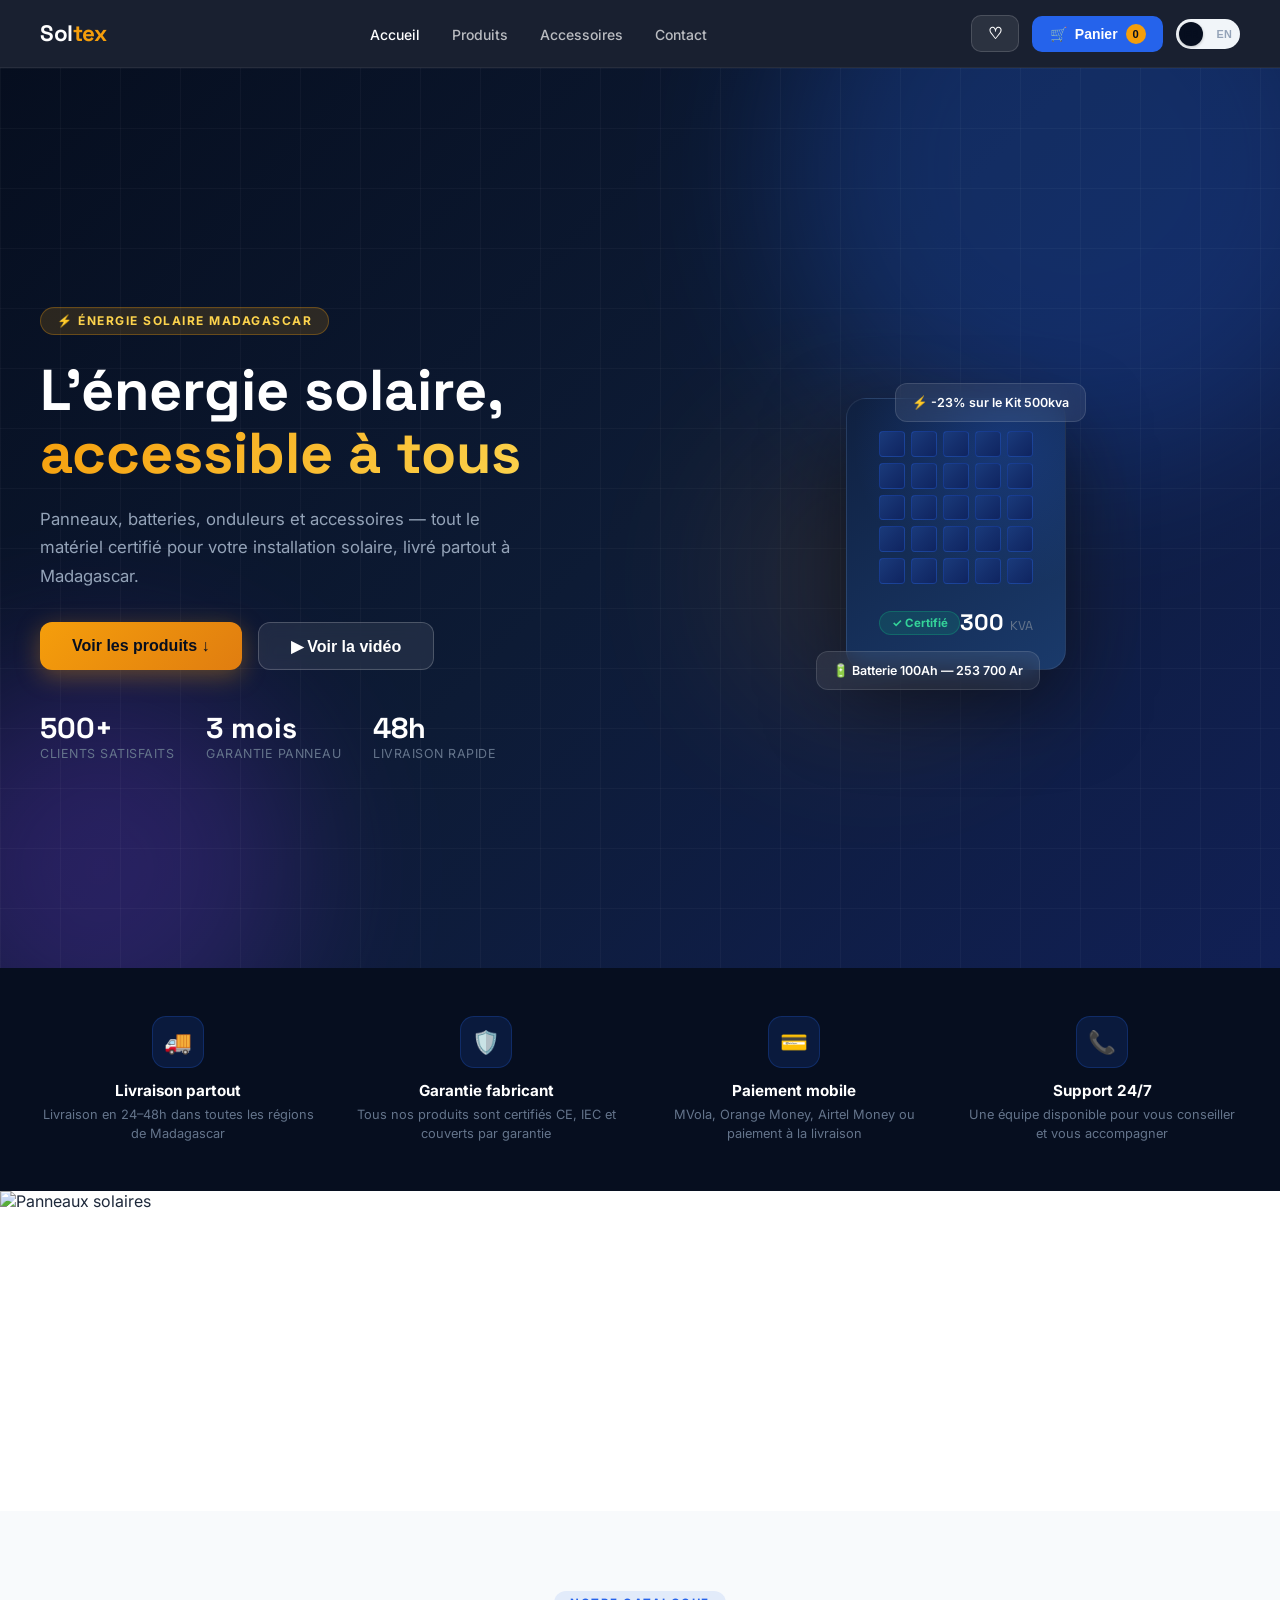
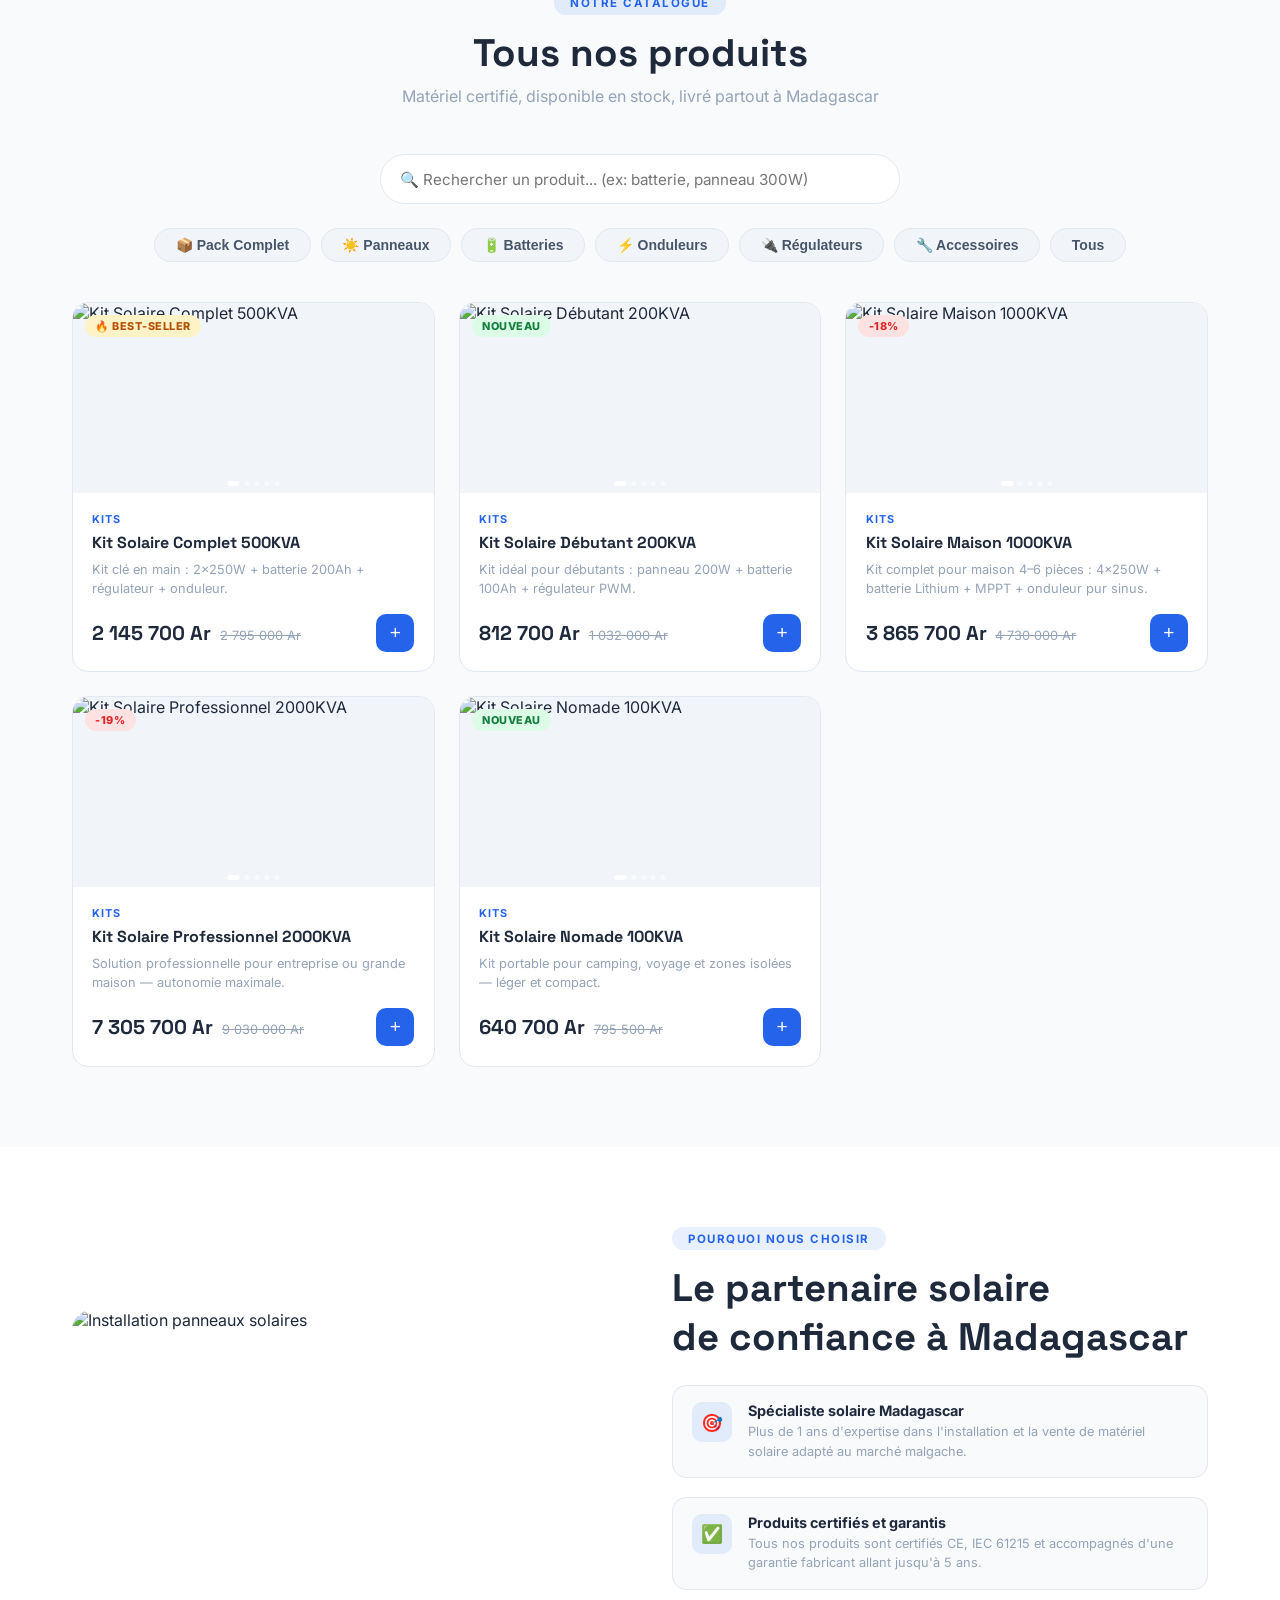
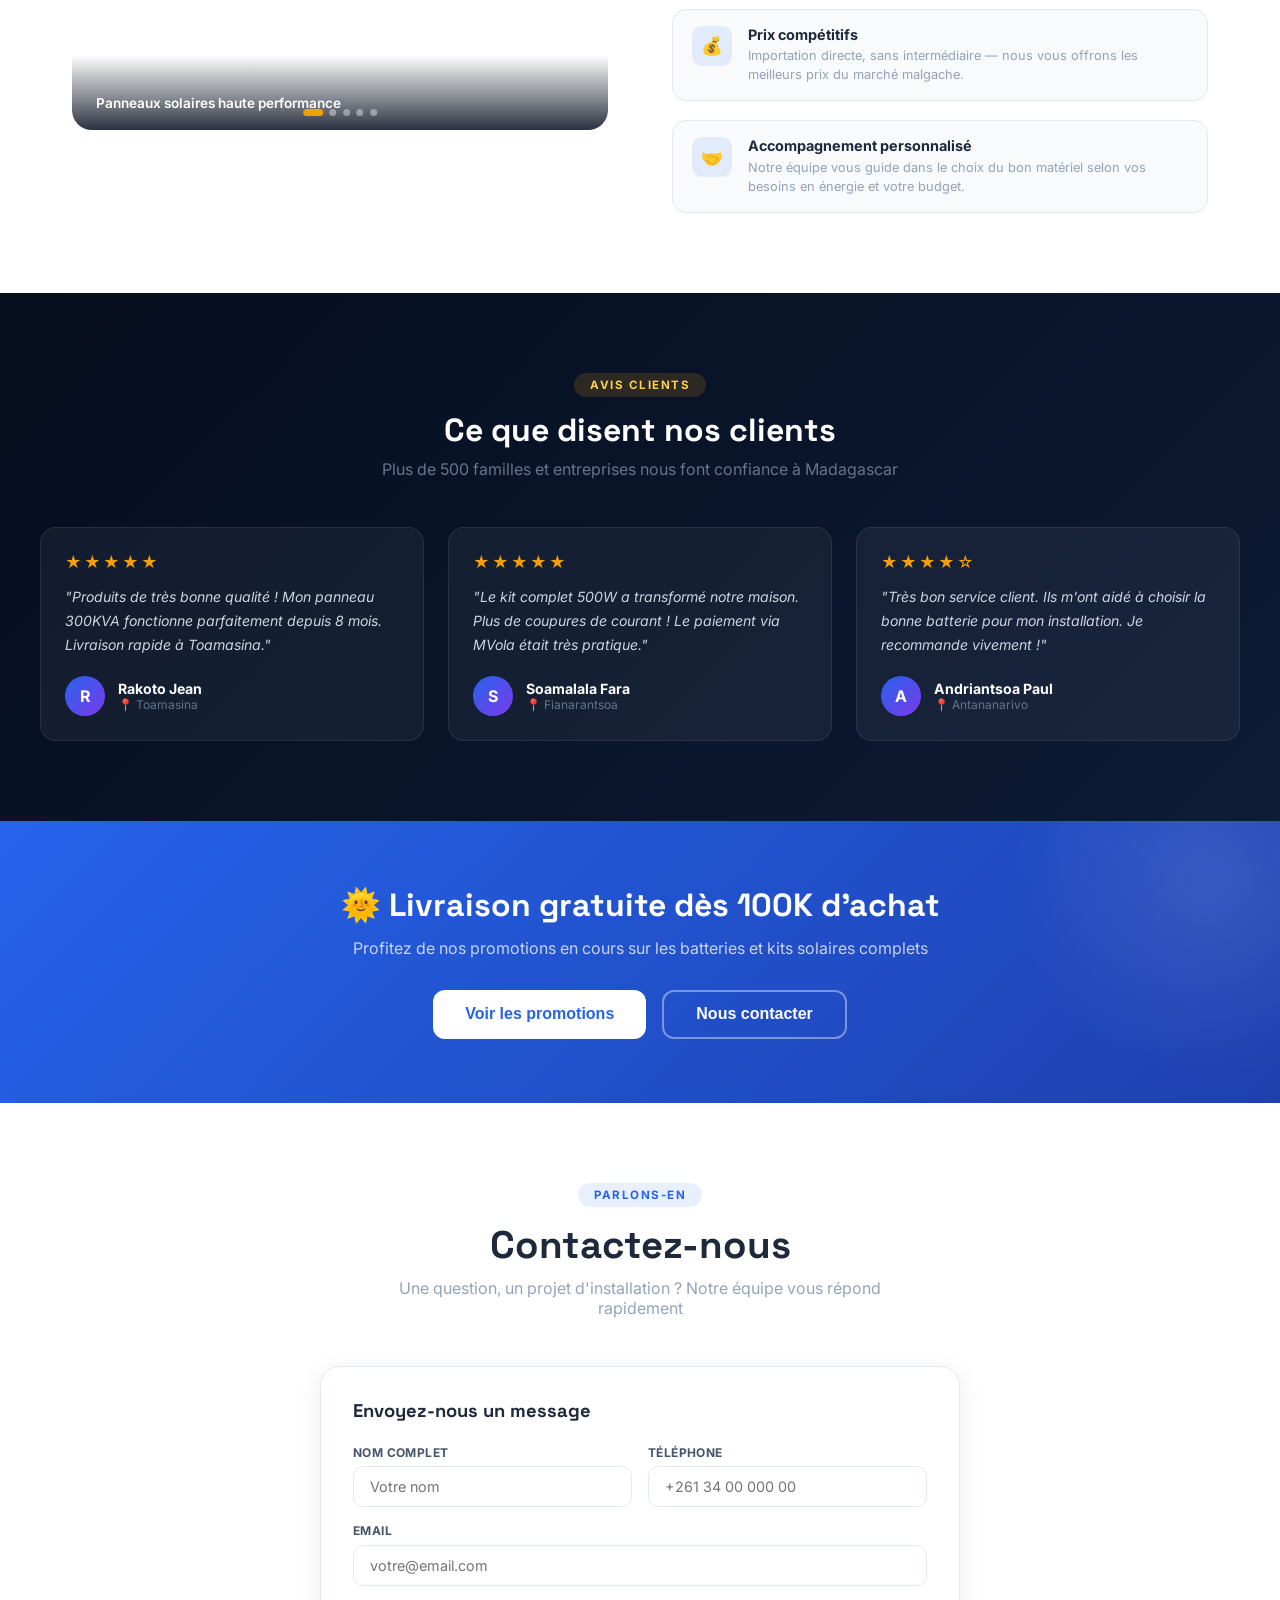
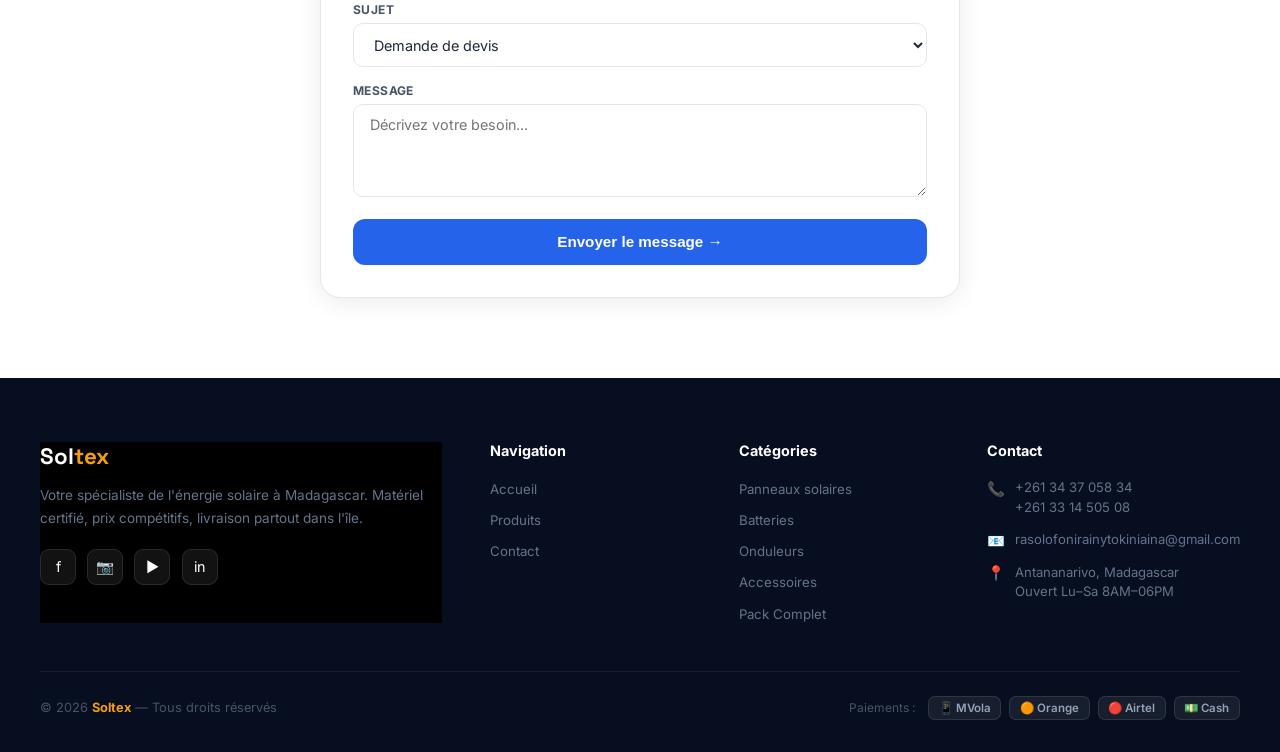
==== commit 32a565d3: "mise en jour" ====
--- a/index.html
+++ b/index.html
@@ -52,10 +52,11 @@
     <button class="hamburger" onclick="toggleMenu()" id="hamburger">
       <span></span><span></span><span></span>
     </button>
-    <div class="lang-switch" id="langSwitch">
-      <button class="lang-btn active" onclick="switchLanguage('fr')" data-lang-btn="fr">FR</button>
-      <button class="lang-btn" onclick="switchLanguage('en')" data-lang-btn="en">EN</button>
-    </div>
+    <button class="lang-toggle" id="langToggle" onclick="toggleLanguage()">
+      <span class="lang-toggle-label lang-toggle-fr">FR</span>
+      <span class="lang-toggle-knob"></span>
+      <span class="lang-toggle-label lang-toggle-en">EN</span>
+    </button>
   </div>
 </nav>
 
--- a/style.css
+++ b/style.css
@@ -1150,17 +1150,25 @@
 }
 
 /* ══════════════════════════════
-   FIFIDIANANA FITENY (FR/EN)
-══════════════════════════════ */
-.lang-switch{
-  display:flex;background:var(--g100);border-radius:999px;padding:3px;gap:2px;
-}
-.lang-btn{
-  border:none;background:transparent;padding:.4rem .7rem;border-radius:999px;
-  font-size:.75rem;font-weight:700;color:var(--g600);cursor:pointer;transition:.2s;
-}
-.lang-btn.active{background:var(--navy);color:var(--white)}
-.lang-btn:not(.active):hover{color:var(--navy)}
+   FIFIDIANANA FITENY (FR/EN) — toggle
+══════════════════════════════ */
+.lang-toggle{
+  position:relative;display:flex;align-items:center;justify-content:space-between;
+  width:64px;height:30px;border-radius:999px;border:none;cursor:pointer;
+  background:var(--g100);padding:0 8px;transition:.2s;
+}
+.lang-toggle-label{
+  font-size:.68rem;font-weight:800;color:var(--g400);z-index:1;transition:.2s;
+  letter-spacing:.02em;
+}
+.lang-toggle:not(.is-en) .lang-toggle-fr{color:var(--navy)}
+.lang-toggle.is-en .lang-toggle-en{color:var(--navy)}
+.lang-toggle-knob{
+  position:absolute;top:3px;left:3px;width:24px;height:24px;border-radius:50%;
+  background:var(--navy);box-shadow:0 1px 3px rgba(0,0,0,.25);
+  transition:transform .25s ease;
+}
+.lang-toggle.is-en .lang-toggle-knob{transform:translateX(34px)}
 @media(max-width:900px){
-  .lang-switch{order:3}
+  .lang-toggle{order:3}
 }
